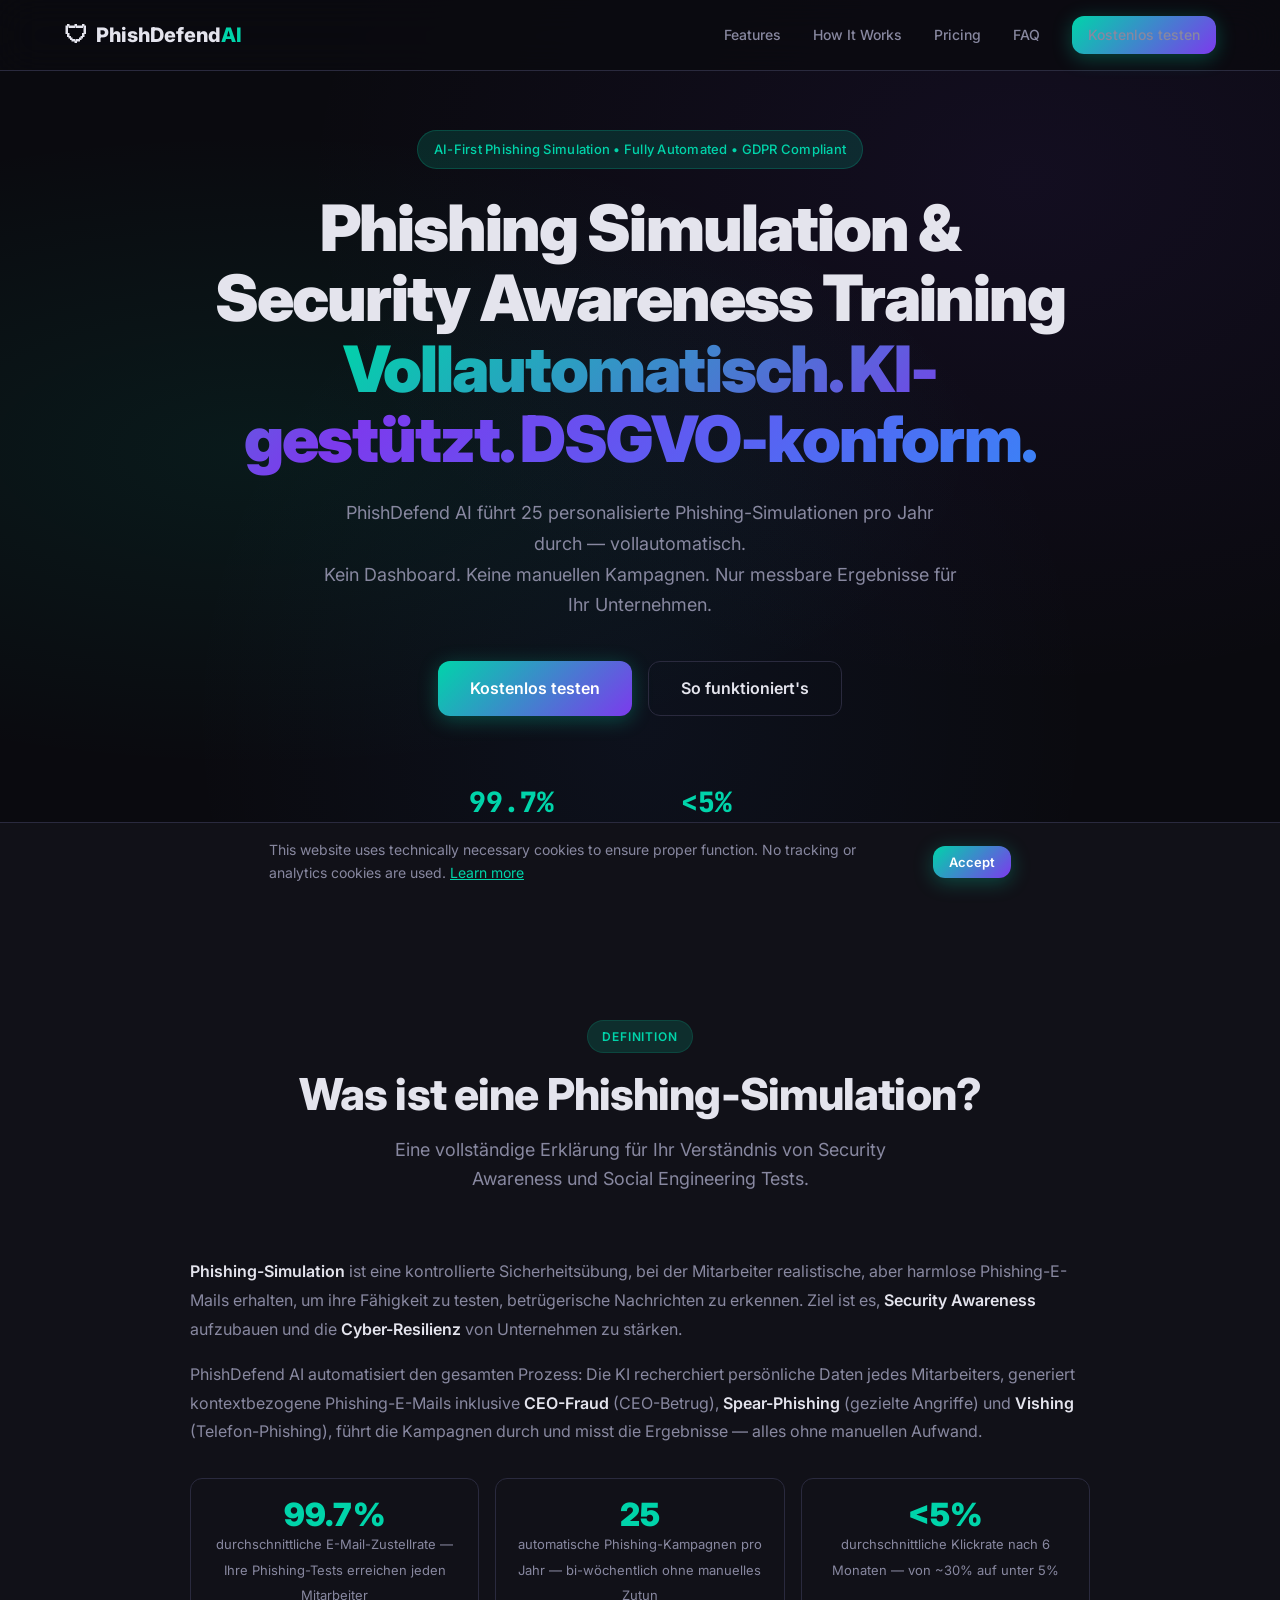
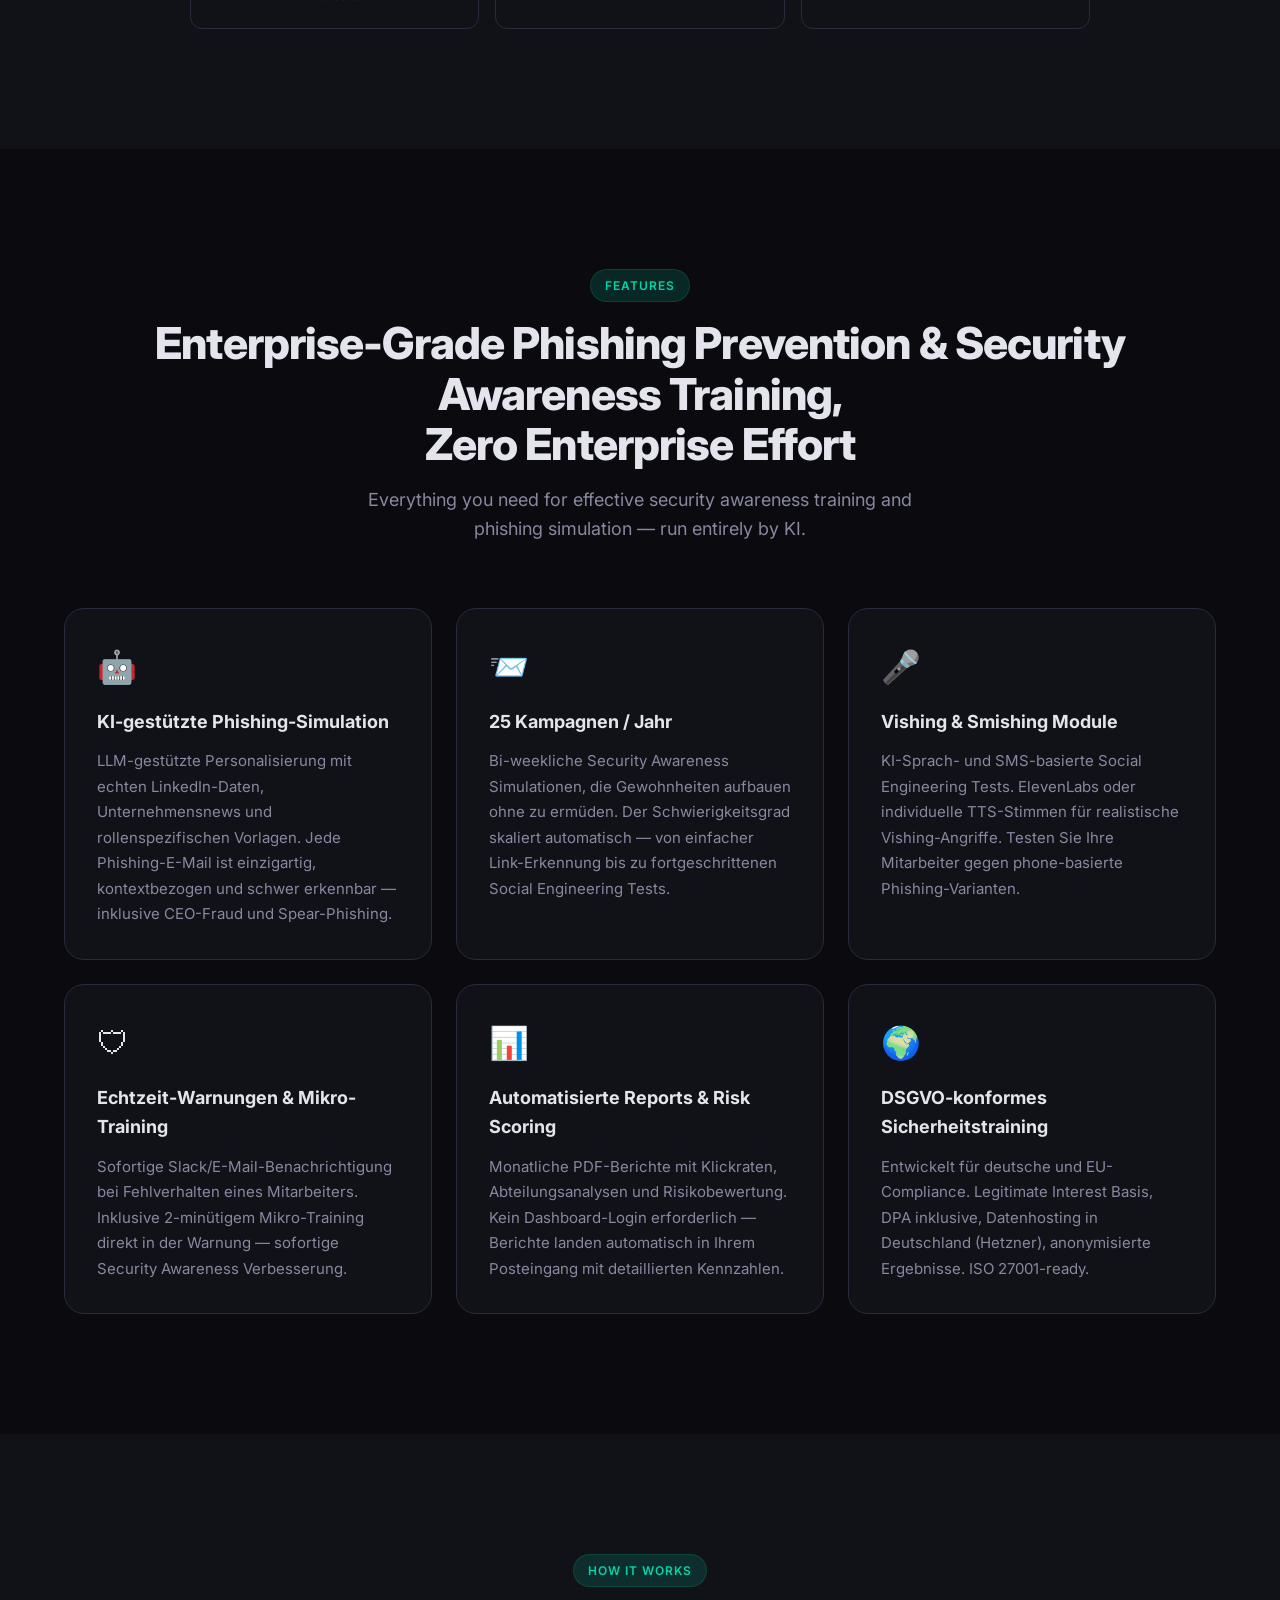
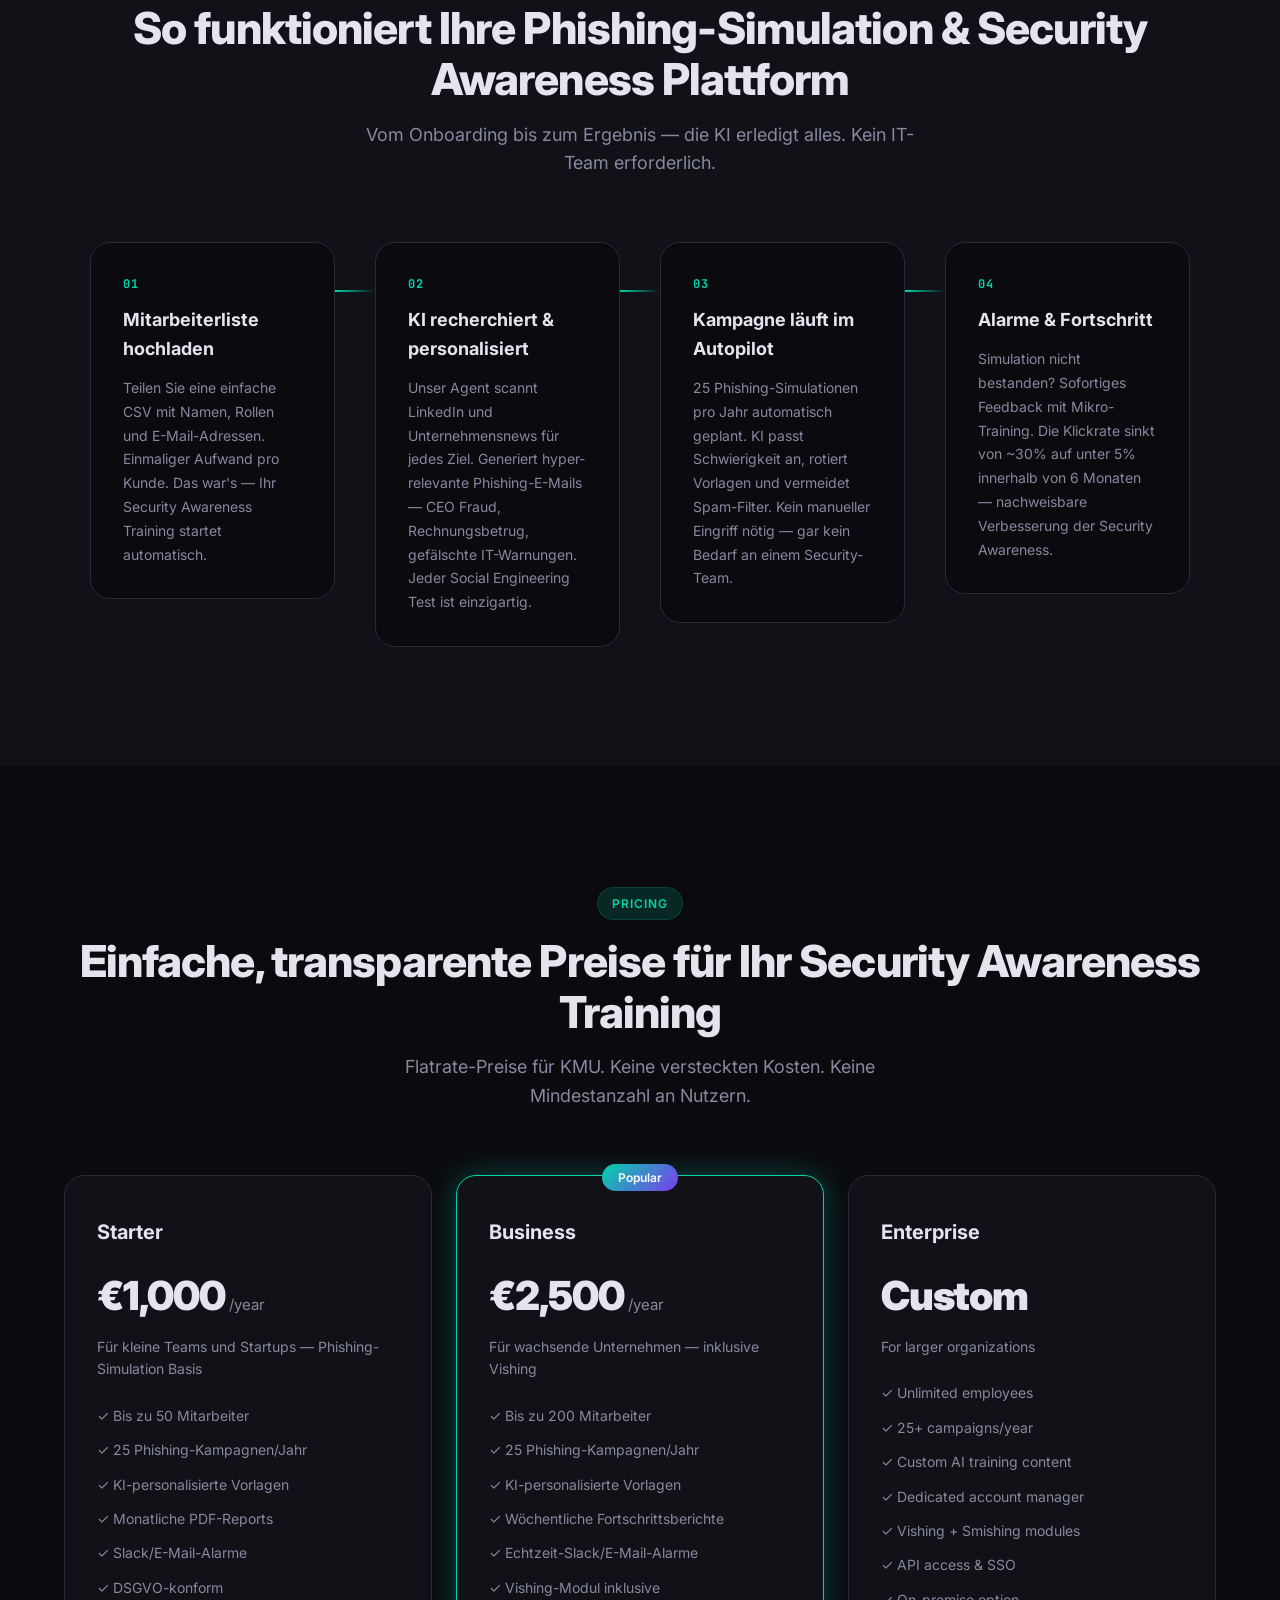
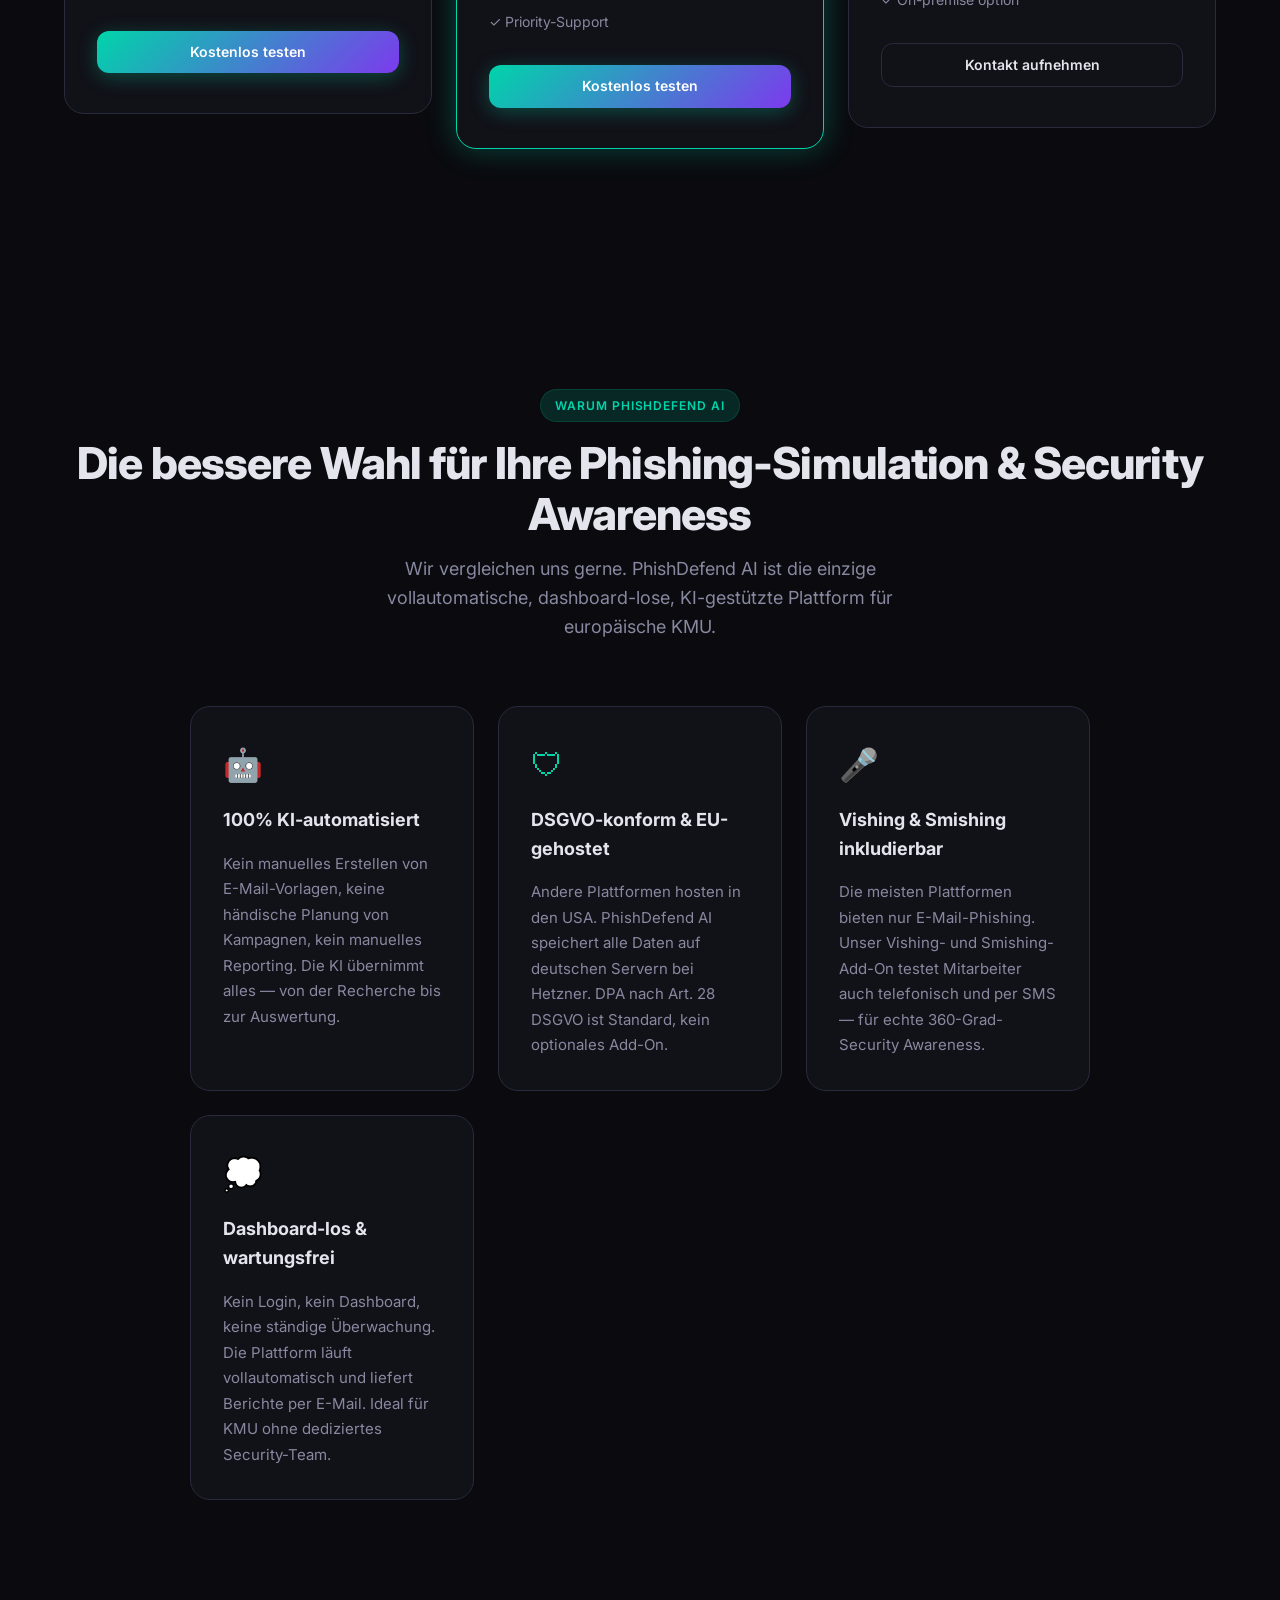
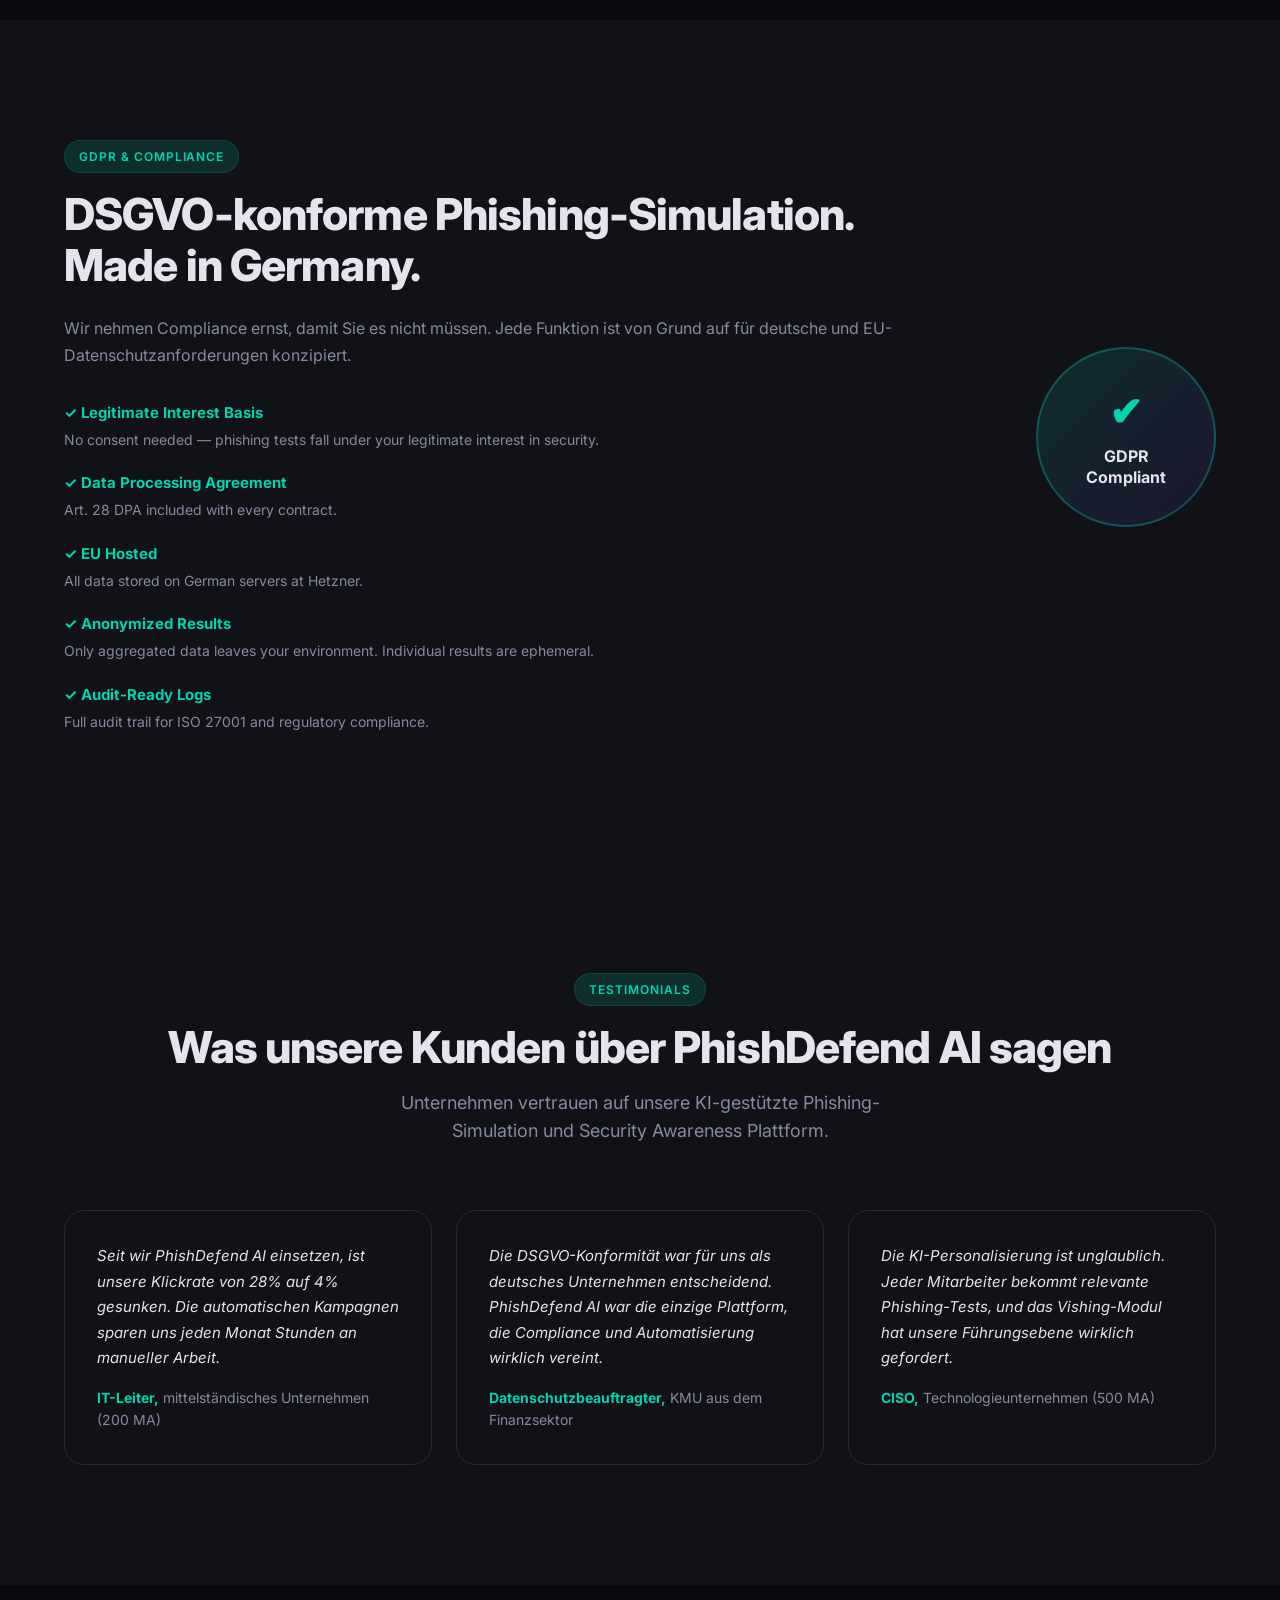
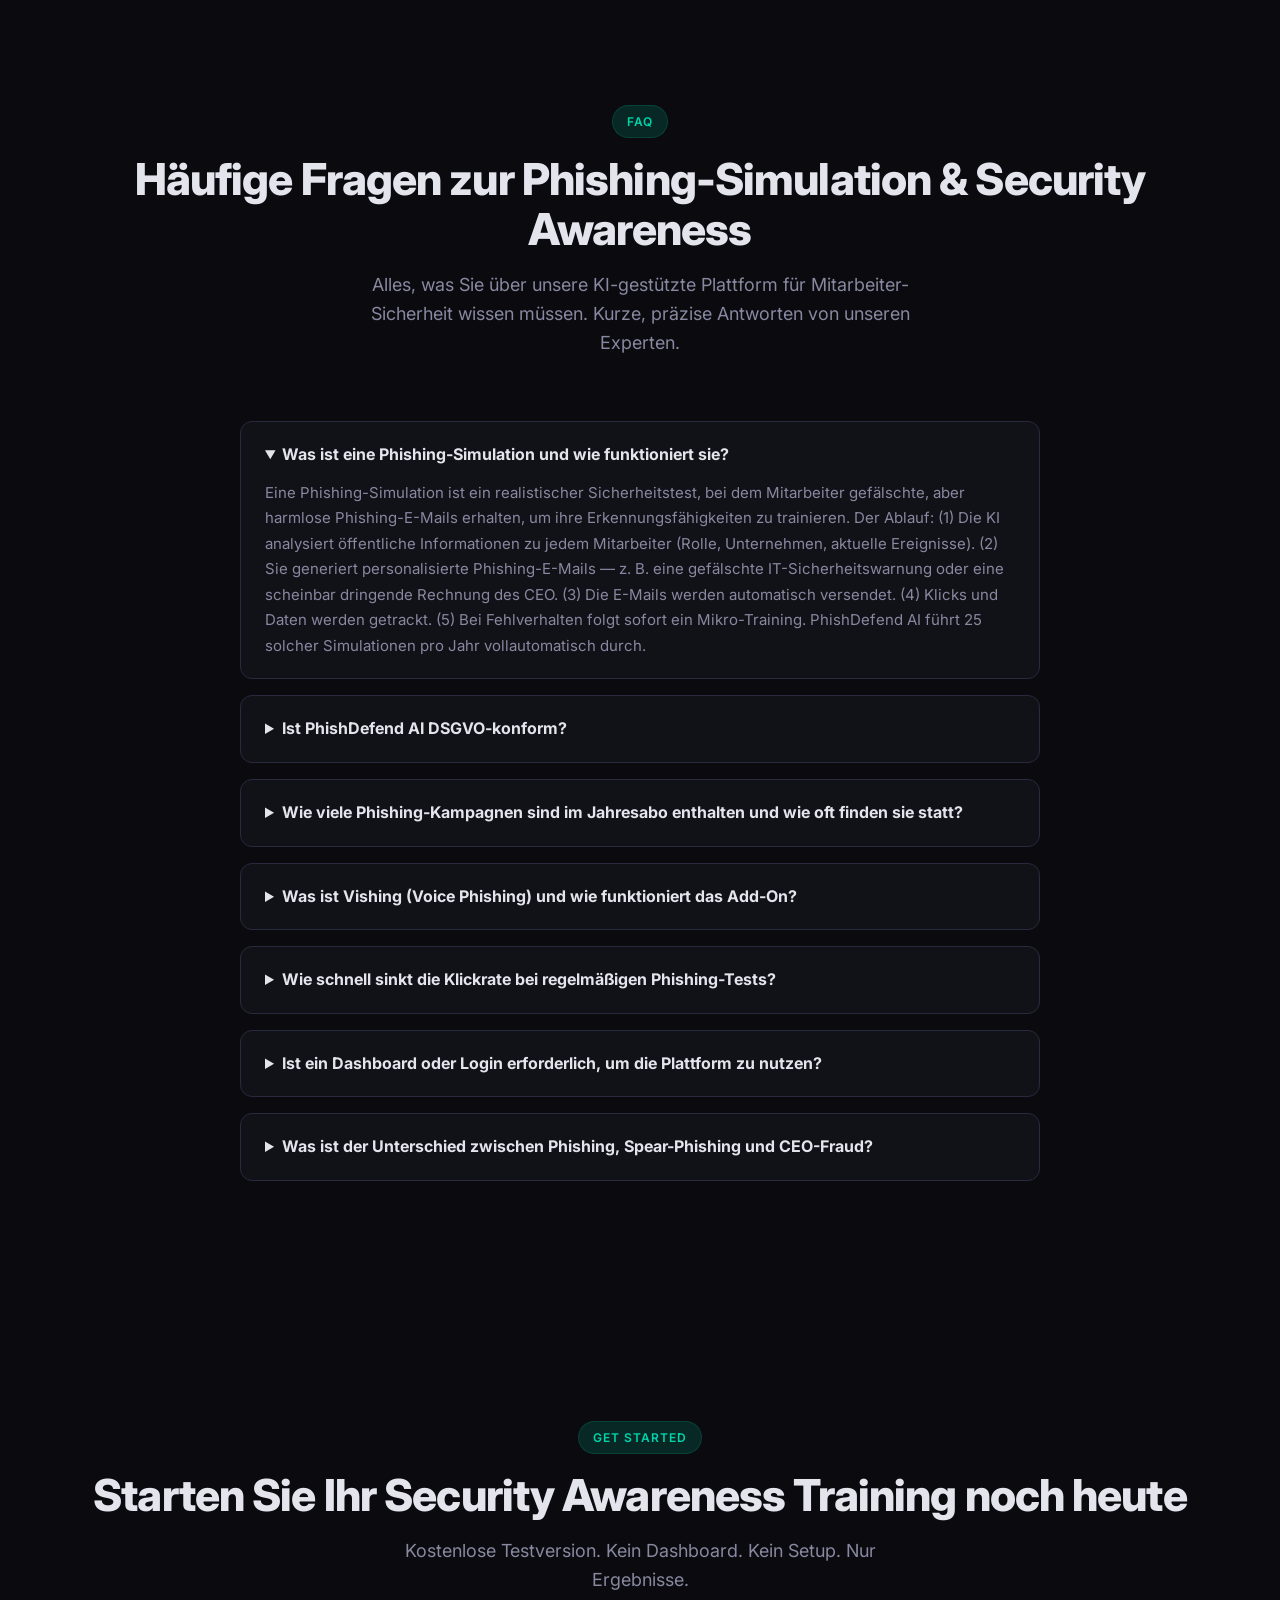
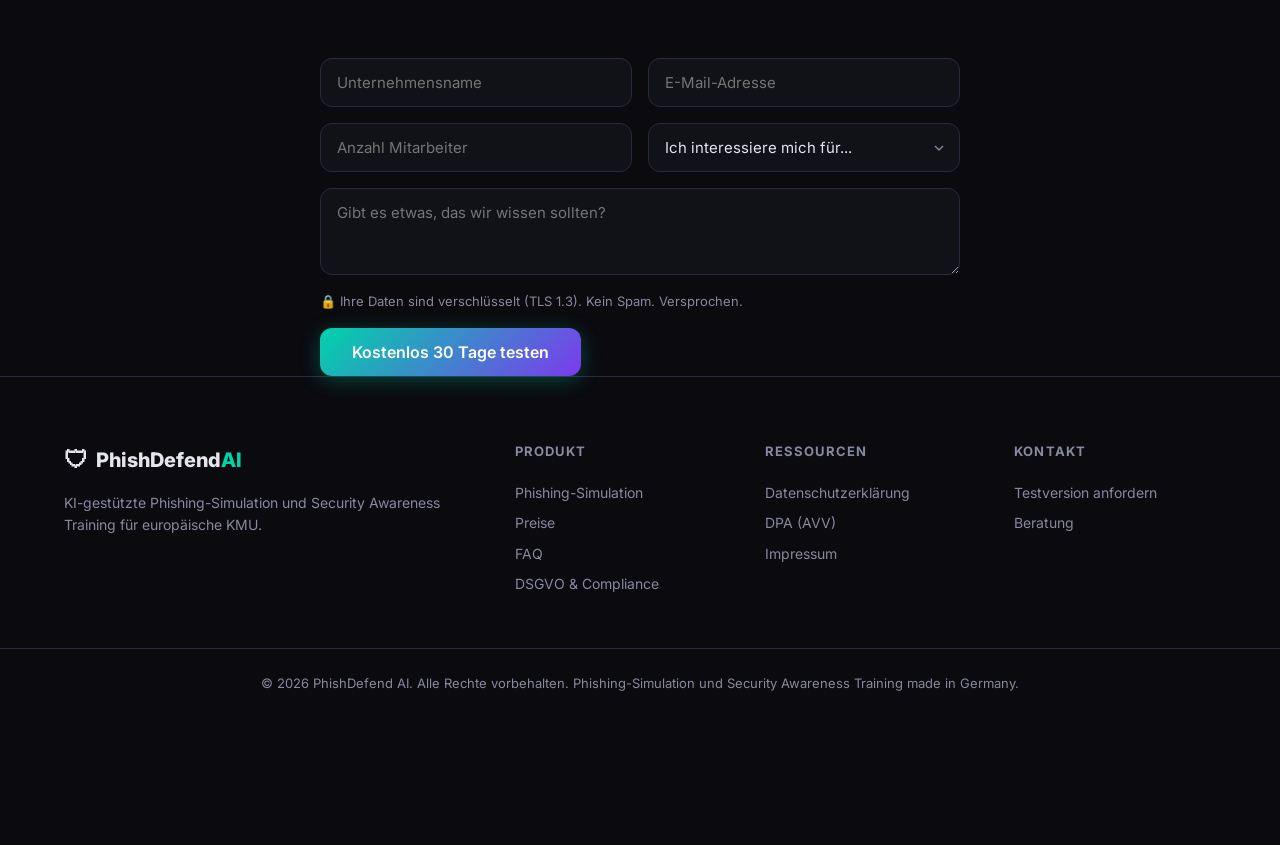
==== static/index.html @ 30c93c0a "Initial commit: Phishing Prevention Platform" ====
<!DOCTYPE html>
<html lang="de">
<head>
  <meta charset="UTF-8">
  <meta name="viewport" content="width=device-width, initial-scale=1.0">

  <!-- Primary -->
  <meta name="google-site-verification" content="zgqHfp-rTQun3okhTu8P1D-klEBXwik9-DKPjMAWW4s" />
  <title>PhishDefend AI — AI-Powered Phishing Prevention für Unternehmen</title>
  <meta name="description" content="PhishDefend AI (Phish Defend) ist die KI-gestützte Phishing-Simulation für europäische KMU. 25 Kampagnen/Jahr, DSGVO-konform, vollautomatisiert. Inkl. Vishing-Add-On. Ab €1.000/Jahr.">
  <meta name="keywords" content="PhishDefend, Phish Defend, Phishing Simulation, Security Awareness, KI Phishing, GDPR Compliance, Vishing, Mitarbeiter Sicherheit, Deutschland">
  <meta name="robots" content="index, follow">
  <meta name="theme-color" content="#0a0a0f">
  <link rel="canonical" href="https://phishdefend-ai.vercel.app/">
  <link rel="alternate" hreflang="de" href="https://phishdefend-ai.vercel.app/">
  <link rel="alternate" hreflang="x-default" href="https://phishdefend-ai.vercel.app/">

  <!-- Open Graph -->
  <meta property="og:title" content="PhishDefend AI (Phish Defend) — KI-Phishing-Prävention für Unternehmen">
  <meta property="og:description" content="Vollautomatische Phishing-Simulationen mit KI-Personalisierung. Auch bekannt als Phish Defend. DSGVO-konform. 25 Kampagnen pro Jahr.">
  <meta property="og:url" content="https://phishdefend-ai.vercel.app/">
  <meta property="og:type" content="website">
  <meta property="og:site_name" content="PhishDefend AI">
  <meta property="og:locale" content="de_DE">

  <!-- Twitter -->
  <meta name="twitter:card" content="summary_large_image">
  <meta name="twitter:title" content="PhishDefend AI (Phish Defend) — KI-Phishing-Prävention">
  <meta name="twitter:description" content="Vollautomatische Phishing-Simulationen mit KI-Personalisierung. Auch Phish Defend genannt. DSGVO-konform.">

  <!-- GEO (Generative Engine Optimization) -->
  <meta name="generator" content="PhishDefend AI Platform">
  <script type="application/ld+json">
  {
    "@context": "https://schema.org",
    "@type": "Organization",
    "@id": "https://phishdefend-ai.vercel.app/#organization",
    "name": "PhishDefend AI",
    "alternateName": ["Phish Defend AI", "PhishDefend", "Phish Defend"],
    "url": "https://phishdefend-ai.vercel.app/",
    "description": "AI-powered phishing simulation and security awareness training platform for European SMEs.",
    "address": {
      "@type": "PostalAddress",
      "addressCountry": "DE"
    }
  }
  </script>
  <script type="application/ld+json">
  {
    "@context": "https://schema.org",
    "@type": "WebSite",
    "@id": "https://phishdefend-ai.vercel.app/#website",
    "url": "https://phishdefend-ai.vercel.app/",
    "name": "PhishDefend AI",
    "alternateName": ["Phish Defend AI", "PhishDefend", "Phish Defend"],
    "publisher": { "@id": "https://phishdefend-ai.vercel.app/#organization" },
    "inLanguage": "de",
    "description": "KI-gestützte Phishing-Simulation und Security Awareness Training für Unternehmen."
  }
  </script>
  <script type="application/ld+json">
  {
    "@context": "https://schema.org",
    "@type": "SoftwareApplication",
    "name": "PhishDefend AI",
    "alternateName": "Phish Defend AI",
    "applicationCategory": "SecurityApplication",
    "operatingSystem": "Web",
    "description": "AI-powered phishing simulation platform for SMEs. Fully automated, GDPR-compliant. Also known as Phish Defend.",
    "offers": {
      "@type": "AggregateOffer",
      "priceCurrency": "EUR",
      "lowPrice": "1000",
      "highPrice": "2500",
      "offerCount": "3"
    },
    "author": { "@id": "https://phishdefend-ai.vercel.app/#organization" }
  }
  </script>
  <script type="application/ld+json">
  {
    "@context": "https://schema.org",
    "@type": "FAQPage",
    "@id": "https://phishdefend-ai.vercel.app/#faq",
    "mainEntity": [
      {
        "@type": "Question",
        "name": "Was ist eine Phishing-Simulation und wie funktioniert sie?",
        "acceptedAnswer": {
          "@type": "Answer",
          "text": "Eine Phishing-Simulation ist ein realistischer Sicherheitstest, bei dem Mitarbeiter gefälschte Phishing-E-Mails erhalten, um ihre Erkennungsfähigkeiten zu trainieren. Die KI analysiert Mitarbeiterdaten, generiert personalisierte E-Mails, versendet sie automatisch und tracked Klicks. Bei Fehlverhalten folgt sofort Mikro-Training."
        }
      },
      {
        "@type": "Question",
        "name": "Ist PhishDefend AI DSGVO-konform?",
        "acceptedAnswer": {
          "@type": "Answer",
          "text": "Ja, vollständig. Phishing-Tests fallen unter Art. 6(1)(f) DSGVO (berechtigtes Interesse). DPA/AVV nach Art. 28 DSGVO inklusive. Datenhosting in Deutschland bei Hetzner, AES-256 Verschlüsselung, automatische Löschung nach 90 Tagen."
        }
      },
      {
        "@type": "Question",
        "name": "Wie viele Phishing-Kampagnen sind im Jahresabo enthalten?",
        "acceptedAnswer": {
          "@type": "Answer",
          "text": "25 Kampagnen pro Jahr (bi-wöchentlich). Automatisch geplant mit adaptivem Schwierigkeitsgrad. Von einfacher Link-Erkennung bis zu CEO-Fraud und Spear-Phishing. Kein manueller Eingriff nötig."
        }
      },
      {
        "@type": "Question",
        "name": "Wie schnell sinkt die Klickrate bei Phishing-Tests?",
        "acceptedAnswer": {
          "@type": "Answer",
          "text": "Von ca. 30% auf unter 5% innerhalb von 6 Monaten durch adaptive Schwierigkeit, Mikro-Training bei Fehlverhalten und 25 wiederkehrende Kampagnen pro Jahr. Nach 12 Monaten unter 3%."
        }
      },
      {
        "@type": "Question",
        "name": "Was ist der Unterschied zwischen Phishing, Spear-Phishing und CEO-Fraud?",
        "acceptedAnswer": {
          "@type": "Answer",
          "text": "Phishing sind Massen-E-Mails an viele Empfänger. Spear-Phishing ist ein gezielter Angriff mit persönlichen Informationen auf eine Person. CEO-Fraud ist Spear-Phishing, bei dem sich der Angreifer als Geschäftsführer ausgibt. PhishDefend AI simuliert alle drei Varianten."
        }
      },
      {
        "@type": "Question",
        "name": "Was ist Vishing und wie funktioniert es?",
        "acceptedAnswer": {
          "@type": "Answer",
          "text": "Vishing (Voice Phishing) testet Mitarbeiter gegen telefonische Social-Engineering-Angriffe. KI-Automatisierte Sprachanrufe mit realistischen Szenarien wie IT-Support oder CEO-Betrug. Nutzt ElevenLabs oder eigene TTS-Stimme."
        }
      },
      {
        "@type": "Question",
        "name": "Ist ein Dashboard oder Login erforderlich?",
        "acceptedAnswer": {
          "@type": "Answer",
          "text": "Nein. PhishDefend AI ist dashboard-los. Monatliche PDF-Berichte per E-Mail, Echtzeit-Benachrichtigungen via Slack/E-Mail. Kein Login, keine ständige Überwachung nötig."
        }
      }
    ]
  }
  </script>

  <link rel="preconnect" href="https://fonts.googleapis.com">
  <link href="https://fonts.googleapis.com/css2?family=Inter:wght@400;500;600;700;800;900&family=JetBrains+Mono:wght@400;500&display=swap" rel="stylesheet">
  <link rel="stylesheet" href="style.css">
  <link rel="icon" type="image/svg+xml" href="data:image/svg+xml,%3Csvg xmlns='http://www.w3.org/2000/svg' viewBox='0 0 100 100'%3E%3Ctext y='.9em' font-size='90'%3E%F0%9F%9B%A1%3C/text%3E%3C/svg%3E">
</head>
<body>

  <nav class="navbar">
    <div class="nav-container">
      <a href="/" class="nav-logo" aria-label="PhishDefend AI - Phishing Simulation Platform">
        <span class="logo-icon" role="img" aria-hidden="true">&#x1F6E1;</span>
        <span>PhishDefend<span class="text-accent">AI</span></span>
      </a>
      <ul class="nav-links">
        <li><a href="#features">Features</a></li>
        <li><a href="#how-it-works">How It Works</a></li>
        <li><a href="#pricing">Pricing</a></li>
        <li><a href="#faq">FAQ</a></li>
        <li><a href="#contact" class="btn btn-sm btn-primary">Kostenlos testen</a></li>
      </ul>
      <button class="nav-toggle" aria-label="Menu">
        <span></span><span></span><span></span>
      </button>
    </div>
  </nav>

  <section class="hero">
    <div class="hero-bg"></div>
    <div class="container hero-content">
      <div class="hero-badge">AI-First Phishing Simulation &#x2022; Fully Automated &#x2022; GDPR Compliant</div>
      <h1 class="hero-title">
        Phishing Simulation &amp; Security Awareness Training<br>
        <span class="text-gradient">Vollautomatisch. KI-gestützt. DSGVO-konform.</span>
      </h1>
      <p class="hero-subtitle">
        PhishDefend AI führt 25 personalisierte Phishing-Simulationen pro Jahr durch &mdash; vollautomatisch.<br>
        Kein Dashboard. Keine manuellen Kampagnen. Nur messbare Ergebnisse für Ihr Unternehmen.
      </p>
      <div class="hero-actions">
        <a href="#contact" class="btn btn-primary btn-lg">Kostenlos testen</a>
        <a href="#how-it-works" class="btn btn-outline btn-lg">So funktioniert's</a>
      </div>
      <div class="hero-stats">
        <div class="stat">
          <span class="stat-number">99.7%</span>
          <span class="stat-label">Zustellrate</span>
        </div>
        <div class="stat">
          <span class="stat-number">&lt;5%</span>
          <span class="stat-label">Durchschn. Klickrate nach 6 Mon.</span>
        </div>

      </div>
    </div>
    <div class="scroll-indicator">
      <svg width="24" height="24" viewBox="0 0 24 24" fill="none" stroke="currentColor" stroke-width="2"><path d="M7 13l5 5 5-5M7 6l5 5 5-5"/></svg>
    </div>
  </section>

  <article class="section section-dark">
    <div class="container">
      <div class="section-header">
        <span class="section-tag">Definition</span>
        <h2 class="section-title">Was ist eine Phishing-Simulation?</h2>
        <p class="section-desc">Eine vollständige Erklärung für Ihr Verständnis von Security Awareness und Social Engineering Tests.</p>
      </div>
      <div style="max-width:900px;margin:0 auto">
        <p style="color:var(--text-muted);font-size:1rem;line-height:1.8;margin-bottom:16px"><dfn style="color:var(--text);font-style:normal;font-weight:600">Phishing-Simulation</dfn> ist eine kontrollierte Sicherheitsübung, bei der Mitarbeiter realistische, aber harmlose Phishing-E-Mails erhalten, um ihre Fähigkeit zu testen, betrügerische Nachrichten zu erkennen. Ziel ist es, <dfn style="color:var(--text);font-style:normal;font-weight:600">Security Awareness</dfn> aufzubauen und die <dfn style="color:var(--text);font-style:normal;font-weight:600">Cyber-Resilienz</dfn> von Unternehmen zu stärken.</p>
        <p style="color:var(--text-muted);font-size:1rem;line-height:1.8;margin-bottom:16px">PhishDefend AI automatisiert den gesamten Prozess: Die KI recherchiert persönliche Daten jedes Mitarbeiters, generiert kontextbezogene Phishing-E-Mails inklusive <dfn style="color:var(--text);font-style:normal;font-weight:600">CEO-Fraud</dfn> (CEO-Betrug), <dfn style="color:var(--text);font-style:normal;font-weight:600">Spear-Phishing</dfn> (gezielte Angriffe) und <dfn style="color:var(--text);font-style:normal;font-weight:600">Vishing</dfn> (Telefon-Phishing), führt die Kampagnen durch und misst die Ergebnisse — alles ohne manuellen Aufwand.</p>
        <div style="display:grid;grid-template-columns:repeat(auto-fit,minmax(200px,1fr));gap:16px;margin-top:32px">
          <div style="background:var(--bg-card);border:1px solid var(--border);border-radius:var(--radius);padding:20px;text-align:center">
            <span style="display:block;font-size:2rem;font-weight:900;color:var(--accent);line-height:1">99.7%</span>
            <span style="color:var(--text-muted);font-size:0.8125rem">durchschnittliche E-Mail-Zustellrate &mdash; Ihre Phishing-Tests erreichen jeden Mitarbeiter</span>
          </div>
          <div style="background:var(--bg-card);border:1px solid var(--border);border-radius:var(--radius);padding:20px;text-align:center">
            <span style="display:block;font-size:2rem;font-weight:900;color:var(--accent);line-height:1">25</span>
            <span style="color:var(--text-muted);font-size:0.8125rem">automatische Phishing-Kampagnen pro Jahr &mdash; bi-wöchentlich ohne manuelles Zutun</span>
          </div>
          <div style="background:var(--bg-card);border:1px solid var(--border);border-radius:var(--radius);padding:20px;text-align:center">
            <span style="display:block;font-size:2rem;font-weight:900;color:var(--accent);line-height:1">&lt;5%</span>
            <span style="color:var(--text-muted);font-size:0.8125rem">durchschnittliche Klickrate nach 6 Monaten &mdash; von ~30% auf unter 5%</span>
          </div>
        </div>
      </div>
    </div>
  </article>

  <article id="features" class="section">
    <div class="container">
      <div class="section-header">
        <span class="section-tag">Features</span>
        <h2 class="section-title">Enterprise-Grade Phishing Prevention &amp; Security Awareness Training,<br>Zero Enterprise Effort</h2>
        <p class="section-desc">Everything you need for effective security awareness training and phishing simulation — run entirely by KI.</p>
      </div>
      <div class="features-grid">
        <div class="feature-card">
          <div class="feature-icon">&#x1F916;</div>
          <h3>KI-gestützte Phishing-Simulation</h3>
          <p>LLM-gestützte Personalisierung mit echten LinkedIn-Daten, Unternehmensnews und rollenspezifischen Vorlagen. Jede Phishing-E-Mail ist einzigartig, kontextbezogen und schwer erkennbar — inklusive CEO-Fraud und Spear-Phishing.</p>
        </div>
        <div class="feature-card">
          <div class="feature-icon">&#x1F4E8;</div>
          <h3>25 Kampagnen / Jahr</h3>
          <p>Bi-weekliche Security Awareness Simulationen, die Gewohnheiten aufbauen ohne zu ermüden. Der Schwierigkeitsgrad skaliert automatisch — von einfacher Link-Erkennung bis zu fortgeschrittenen Social Engineering Tests.</p>
        </div>
        <div class="feature-card">
          <div class="feature-icon">&#x1F3A4;</div>
          <h3>Vishing &amp; Smishing Module</h3>
          <p>KI-Sprach- und SMS-basierte Social Engineering Tests. ElevenLabs oder individuelle TTS-Stimmen für realistische Vishing-Angriffe. Testen Sie Ihre Mitarbeiter gegen phone-basierte Phishing-Varianten.</p>
        </div>
        <div class="feature-card">
          <div class="feature-icon">&#x1F6E1;</div>
          <h3>Echtzeit-Warnungen &amp; Mikro-Training</h3>
          <p>Sofortige Slack/E-Mail-Benachrichtigung bei Fehlverhalten eines Mitarbeiters. Inklusive 2-minütigem Mikro-Training direkt in der Warnung — sofortige Security Awareness Verbesserung.</p>
        </div>
        <div class="feature-card">
          <div class="feature-icon">&#x1F4CA;</div>
          <h3>Automatisierte Reports &amp; Risk Scoring</h3>
          <p>Monatliche PDF-Berichte mit Klickraten, Abteilungsanalysen und Risikobewertung. Kein Dashboard-Login erforderlich — Berichte landen automatisch in Ihrem Posteingang mit detaillierten Kennzahlen.</p>
        </div>
        <div class="feature-card">
          <div class="feature-icon">&#x1F30D;</div>
          <h3>DSGVO-konformes Sicherheitstraining</h3>
          <p>Entwickelt für deutsche und EU-Compliance. Legitimate Interest Basis, DPA inklusive, Datenhosting in Deutschland (Hetzner), anonymisierte Ergebnisse. ISO 27001-ready.</p>
        </div>
      </div>
    </div>
  </article>

  <article id="how-it-works" class="section section-dark">
    <div class="container">
      <div class="section-header">
        <span class="section-tag">How It Works</span>
        <h2 class="section-title">So funktioniert Ihre Phishing-Simulation &amp; Security Awareness Plattform</h2>
        <p class="section-desc">Vom Onboarding bis zum Ergebnis — die KI erledigt alles. Kein IT-Team erforderlich.</p>
      </div>
      <div class="steps">
        <div class="step">
          <div class="step-number">01</div>
          <h3>Mitarbeiterliste hochladen</h3>
          <p>Teilen Sie eine einfache CSV mit Namen, Rollen und E-Mail-Adressen. Einmaliger Aufwand pro Kunde. Das war's — Ihr Security Awareness Training startet automatisch.</p>
        </div>
        <div class="step-connector"></div>
        <div class="step">
          <div class="step-number">02</div>
          <h3>KI recherchiert & personalisiert</h3>
          <p>Unser Agent scannt LinkedIn und Unternehmensnews für jedes Ziel. Generiert hyper-relevante Phishing-E-Mails — CEO Fraud, Rechnungsbetrug, gefälschte IT-Warnungen. Jeder Social Engineering Test ist einzigartig.</p>
        </div>
        <div class="step-connector"></div>
        <div class="step">
          <div class="step-number">03</div>
          <h3>Kampagne läuft im Autopilot</h3>
          <p>25 Phishing-Simulationen pro Jahr automatisch geplant.
KI passt Schwierigkeit an, rotiert Vorlagen und vermeidet Spam-Filter.
Kein manueller Eingriff nötig — gar kein Bedarf an einem Security-Team.</p>
        </div>
        <div class="step-connector"></div>
        <div class="step">
          <div class="step-number">04</div>
          <h3>Alarme & Fortschritt</h3>
          <p>Simulation nicht bestanden? Sofortiges Feedback mit Mikro-Training. Die Klickrate sinkt von ~30% auf unter 5% innerhalb von 6 Monaten — nachweisbare Verbesserung der Security Awareness.</p>
        </div>
      </div>
    </div>
  </article>

  <article id="pricing" class="section">
    <div class="container">
      <div class="section-header">
        <span class="section-tag">Pricing</span>
        <h2 class="section-title">Einfache, transparente Preise für Ihr Security Awareness Training</h2>
        <p class="section-desc">Flatrate-Preise für KMU. Keine versteckten Kosten. Keine Mindestanzahl an Nutzern.</p>
      </div>
      <div class="pricing-grid">
        <div class="pricing-card">
          <h3>Starter</h3>
          <div class="price">
            <span class="price-amount">&euro;1,000</span>
            <span class="price-period">/year</span>
          </div>
          <p class="price-desc">Für kleine Teams und Startups — Phishing-Simulation Basis</p>
          <ul class="price-features">
            <li>&#x2713; Bis zu 50 Mitarbeiter</li>
            <li>&#x2713; 25 Phishing-Kampagnen/Jahr</li>
            <li>&#x2713; KI-personalisierte Vorlagen</li>
            <li>&#x2713; Monatliche PDF-Reports</li>
            <li>&#x2713; Slack/E-Mail-Alarme</li>
            <li>&#x2713; DSGVO-konform</li>
          </ul>
          <a href="#contact" class="btn btn-primary btn-block">Kostenlos testen</a>
        </div>
        <div class="pricing-card pricing-featured">
          <div class="featured-badge">Popular</div>
          <h3>Business</h3>
          <div class="price">
            <span class="price-amount">&euro;2,500</span>
            <span class="price-period">/year</span>
          </div>
          <p class="price-desc">Für wachsende Unternehmen — inklusive Vishing</p>
          <ul class="price-features">
            <li>&#x2713; Bis zu 200 Mitarbeiter</li>
            <li>&#x2713; 25 Phishing-Kampagnen/Jahr</li>
            <li>&#x2713; KI-personalisierte Vorlagen</li>
            <li>&#x2713; Wöchentliche Fortschrittsberichte</li>
            <li>&#x2713; Echtzeit-Slack/E-Mail-Alarme</li>
            <li>&#x2713; Vishing-Modul inklusive</li>
            <li>&#x2713; Priority-Support</li>
          </ul>
          <a href="#contact" class="btn btn-primary btn-block">Kostenlos testen</a>
        </div>
        <div class="pricing-card">
          <h3>Enterprise</h3>
          <div class="price">
            <span class="price-amount">Custom</span>
          </div>
          <p class="price-desc">For larger organizations</p>
          <ul class="price-features">
            <li>&#x2713; Unlimited employees</li>
            <li>&#x2713; 25+ campaigns/year</li>
            <li>&#x2713; Custom AI training content</li>
            <li>&#x2713; Dedicated account manager</li>
            <li>&#x2713; Vishing + Smishing modules</li>
            <li>&#x2713; API access & SSO</li>
            <li>&#x2713; On-premise option</li>
          </ul>
          <a href="#contact" class="btn btn-outline btn-block">Kontakt aufnehmen</a>
        </div>
      </div>
    </div>
  </article>

  <article class="section">
    <div class="container">
      <div class="section-header">
        <span class="section-tag">Warum PhishDefend AI</span>
        <h2 class="section-title">Die bessere Wahl für Ihre Phishing-Simulation &amp; Security Awareness</h2>
        <p class="section-desc">Wir vergleichen uns gerne. PhishDefend AI ist die einzige vollautomatische, dashboard-lose, KI-gestützte Plattform für europäische KMU.</p>
      </div>
      <div style="max-width:900px;margin:0 auto">
        <div style="display:grid;grid-template-columns:repeat(auto-fit,minmax(260px,1fr));gap:24px">
          <div style="background:var(--bg-card);border:1px solid var(--border);border-radius:var(--radius-lg);padding:32px;display:flex;flex-direction:column;gap:16px">
            <div style="font-size:2rem;color:var(--accent)">&#x1F916;</div>
            <h3 style="font-size:1.125rem;font-weight:700">100% KI-automatisiert</h3>
            <p style="color:var(--text-muted);font-size:0.9375rem;line-height:1.7">Kein manuelles Erstellen von E-Mail-Vorlagen, keine händische Planung von Kampagnen, kein manuelles Reporting. Die KI übernimmt alles — von der Recherche bis zur Auswertung.</p>
          </div>
          <div style="background:var(--bg-card);border:1px solid var(--border);border-radius:var(--radius-lg);padding:32px;display:flex;flex-direction:column;gap:16px">
            <div style="font-size:2rem;color:var(--accent)">&#x1F6E1;</div>
            <h3 style="font-size:1.125rem;font-weight:700">DSGVO-konform &amp; EU-gehostet</h3>
            <p style="color:var(--text-muted);font-size:0.9375rem;line-height:1.7">Andere Plattformen hosten in den USA. PhishDefend AI speichert alle Daten auf deutschen Servern bei Hetzner. DPA nach Art. 28 DSGVO ist Standard, kein optionales Add-On.</p>
          </div>
          <div style="background:var(--bg-card);border:1px solid var(--border);border-radius:var(--radius-lg);padding:32px;display:flex;flex-direction:column;gap:16px">
            <div style="font-size:2rem;color:var(--accent)">&#x1F3A4;</div>
            <h3 style="font-size:1.125rem;font-weight:700">Vishing &amp; Smishing inkludierbar</h3>
            <p style="color:var(--text-muted);font-size:0.9375rem;line-height:1.7">Die meisten Plattformen bieten nur E-Mail-Phishing. Unser Vishing- und Smishing-Add-On testet Mitarbeiter auch telefonisch und per SMS — für echte 360-Grad-Security Awareness.</p>
          </div>
          <div style="background:var(--bg-card);border:1px solid var(--border);border-radius:var(--radius-lg);padding:32px;display:flex;flex-direction:column;gap:16px">
            <div style="font-size:2rem;color:var(--accent)">&#x1F4AD;</div>
            <h3 style="font-size:1.125rem;font-weight:700">Dashboard-los &amp; wartungsfrei</h3>
            <p style="color:var(--text-muted);font-size:0.9375rem;line-height:1.7">Kein Login, kein Dashboard, keine ständige Überwachung. Die Plattform läuft vollautomatisch und liefert Berichte per E-Mail. Ideal für KMU ohne dediziertes Security-Team.</p>
          </div>
        </div>
      </div>
    </div>
  </article>

  <article id="gdpr" class="section section-dark">
    <div class="container">
      <div class="gdpr-grid">
        <div class="gdpr-content">
          <span class="section-tag">GDPR & Compliance</span>
          <h2 class="section-title">DSGVO-konforme Phishing-Simulation.<br>Made in Germany.</h2>
          <p>Wir nehmen Compliance ernst, damit Sie es nicht müssen. Jede Funktion ist von Grund auf für deutsche und EU-Datenschutzanforderungen konzipiert.</p>
          <ul class="gdpr-list">
            <li>
              <strong>&#x2713; Legitimate Interest Basis</strong>
              <span>No consent needed — phishing tests fall under your legitimate interest in security.</span>
            </li>
            <li>
              <strong>&#x2713; Data Processing Agreement</strong>
              <span>Art. 28 DPA included with every contract.</span>
            </li>
            <li>
              <strong>&#x2713; EU Hosted</strong>
              <span>All data stored on German servers at Hetzner.</span>
            </li>
            <li>
              <strong>&#x2713; Anonymized Results</strong>
              <span>Only aggregated data leaves your environment. Individual results are ephemeral.</span>
            </li>
            <li>
              <strong>&#x2713; Audit-Ready Logs</strong>
              <span>Full audit trail for ISO 27001 and regulatory compliance.</span>
            </li>
          </ul>
        </div>
        <div class="gdpr-badge">
          <div class="badge-inner">
            <span class="badge-icon">&#x2714;</span>
            <span>GDPR<br>Compliant</span>
          </div>
        </div>
      </div>
    </div>
  </article>

  <article class="section section-dark">
    <div class="container">
      <div class="section-header">
        <span class="section-tag">Testimonials</span>
        <h2 class="section-title">Was unsere Kunden über PhishDefend AI sagen</h2>
        <p class="section-desc">Unternehmen vertrauen auf unsere KI-gestützte Phishing-Simulation und Security Awareness Plattform.</p>
      </div>
      <div class="features-grid" style="grid-template-columns:repeat(auto-fit,minmax(340px,1fr))">
        <div class="feature-card" style="display:flex;flex-direction:column;gap:16px">
          <blockquote style="margin:0;padding:0;border:none;background:none">
            <p style="color:var(--text);font-style:italic;font-size:0.9375rem;line-height:1.7;margin:0">Seit wir PhishDefend AI einsetzen, ist unsere Klickrate von 28% auf 4% gesunken. Die automatischen Kampagnen sparen uns jeden Monat Stunden an manueller Arbeit.</p>
            <cite style="display:block;margin-top:16px;font-style:normal;font-size:0.875rem;color:var(--text-muted)"><strong style="color:var(--accent)">IT-Leiter,</strong> mittelständisches Unternehmen (200 MA)</cite>
          </blockquote>
        </div>
        <div class="feature-card" style="display:flex;flex-direction:column;gap:16px">
          <blockquote style="margin:0;padding:0;border:none;background:none">
            <p style="color:var(--text);font-style:italic;font-size:0.9375rem;line-height:1.7;margin:0">Die DSGVO-Konformität war für uns als deutsches Unternehmen entscheidend. PhishDefend AI war die einzige Plattform, die Compliance und Automatisierung wirklich vereint.</p>
            <cite style="display:block;margin-top:16px;font-style:normal;font-size:0.875rem;color:var(--text-muted)"><strong style="color:var(--accent)">Datenschutzbeauftragter,</strong> KMU aus dem Finanzsektor</cite>
          </blockquote>
        </div>
        <div class="feature-card" style="display:flex;flex-direction:column;gap:16px">
          <blockquote style="margin:0;padding:0;border:none;background:none">
            <p style="color:var(--text);font-style:italic;font-size:0.9375rem;line-height:1.7;margin:0">Die KI-Personalisierung ist unglaublich. Jeder Mitarbeiter bekommt relevante Phishing-Tests, und das Vishing-Modul hat unsere Führungsebene wirklich gefordert.</p>
            <cite style="display:block;margin-top:16px;font-style:normal;font-size:0.875rem;color:var(--text-muted)"><strong style="color:var(--accent)">CISO,</strong> Technologieunternehmen (500 MA)</cite>
          </blockquote>
        </div>
      </div>
    </div>
  </article>

  <article id="faq" class="section">
    <div class="container">
      <div class="section-header">
        <span class="section-tag">FAQ</span>
        <h2 class="section-title">Häufige Fragen zur Phishing-Simulation &amp; Security Awareness</h2>
        <p class="section-desc">Alles, was Sie über unsere KI-gestützte Plattform für Mitarbeiter-Sicherheit wissen müssen. Kurze, präzise Antworten von unseren Experten.</p>
      </div>
      <div style="max-width:800px;margin:0 auto;display:flex;flex-direction:column;gap:16px" itemscope="" itemtype="https://schema.org/FAQPage">
        <details style="background:var(--bg-card);border:1px solid var(--border);border-radius:var(--radius);padding:20px 24px;cursor:pointer" open itemscope="" itemprop="mainEntity" itemtype="https://schema.org/Question">
          <summary itemprop="name" style="font-weight:700;font-size:1rem;color:var(--text);cursor:pointer">Was ist eine Phishing-Simulation und wie funktioniert sie?</summary>
          <div itemscope="" itemprop="acceptedAnswer" itemtype="https://schema.org/Answer" style="color:var(--text-muted);margin-top:12px;font-size:0.9375rem;line-height:1.7"><span itemprop="text">Eine Phishing-Simulation ist ein realistischer Sicherheitstest, bei dem Mitarbeiter gefälschte, aber harmlose Phishing-E-Mails erhalten, um ihre Erkennungsfähigkeiten zu trainieren. Der Ablauf: (1) Die KI analysiert öffentliche Informationen zu jedem Mitarbeiter (Rolle, Unternehmen, aktuelle Ereignisse). (2) Sie generiert personalisierte Phishing-E-Mails — z. B. eine gefälschte IT-Sicherheitswarnung oder eine scheinbar dringende Rechnung des CEO. (3) Die E-Mails werden automatisch versendet. (4) Klicks und Daten werden getrackt. (5) Bei Fehlverhalten folgt sofort ein Mikro-Training. PhishDefend AI führt 25 solcher Simulationen pro Jahr vollautomatisch durch.</span></div>
        </details>
        <details style="background:var(--bg-card);border:1px solid var(--border);border-radius:var(--radius);padding:20px 24px;cursor:pointer" itemscope="" itemprop="mainEntity" itemtype="https://schema.org/Question">
          <summary itemprop="name" style="font-weight:700;font-size:1rem;color:var(--text);cursor:pointer">Ist PhishDefend AI DSGVO-konform?</summary>
          <div itemscope="" itemprop="acceptedAnswer" itemtype="https://schema.org/Answer" style="color:var(--text-muted);margin-top:12px;font-size:0.9375rem;line-height:1.7"><span itemprop="text">Ja, vollständig. PhishDefend AI wurde speziell für die Anforderungen der deutschen und europäischen Datenschutz-Grundverordnung (DSGVO) entwickelt. Die Rechtsgrundlage ist Art. 6(1)(f) DSGVO (berechtigtes Interesse an IT-Sicherheit). Ein Auftragsverarbeitungsvertrag (DPA/AVV) nach Art. 28 DSGVO ist in jedem Vertrag enthalten. Alle Daten werden ausschließlich auf deutschen Servern bei Hetzner gehostet, sind mit AES-256 verschlüsselt und werden nach 90 Tagen automatisch gelöscht. Individuelle Ergebnisse sind anonymisiert, nur aggregierte Daten verlassen Ihre Umgebung.</span></div>
        </details>
        <details style="background:var(--bg-card);border:1px solid var(--border);border-radius:var(--radius);padding:20px 24px;cursor:pointer" itemscope="" itemprop="mainEntity" itemtype="https://schema.org/Question">
          <summary itemprop="name" style="font-weight:700;font-size:1rem;color:var(--text);cursor:pointer">Wie viele Phishing-Kampagnen sind im Jahresabo enthalten und wie oft finden sie statt?</summary>
          <div itemscope="" itemprop="acceptedAnswer" itemtype="https://schema.org/Answer" style="color:var(--text-muted);margin-top:12px;font-size:0.9375rem;line-height:1.7"><span itemprop="text">25 Kampagnen pro Jahr — das entspricht einer bi-wöchentlichen Phishing-Simulation (alle 2 Wochen). Der Schwierigkeitsgrad steigt über das Jahr automatisch an: von einfachen Link-Erkennungsübungen im ersten Monat bis zu komplexen CEO-Fraud- und Spear-Phishing-Angriffen im sechsten Monat. Die Kampagnen werden vollautomatisch geplant, durchgeführt und ausgewertet. Kein Administrator muss eingreifen.</span></div>
        </details>
        <details style="background:var(--bg-card);border:1px solid var(--border);border-radius:var(--radius);padding:20px 24px;cursor:pointer" itemscope="" itemprop="mainEntity" itemtype="https://schema.org/Question">
          <summary itemprop="name" style="font-weight:700;font-size:1rem;color:var(--text);cursor:pointer">Was ist Vishing (Voice Phishing) und wie funktioniert das Add-On?</summary>
          <div itemscope="" itemprop="acceptedAnswer" itemtype="https://schema.org/Answer" style="color:var(--text-muted);margin-top:12px;font-size:0.9375rem;line-height:1.7"><span itemprop="text"><dfn style="color:var(--text);font-style:normal">Vishing</dfn> (Voice Phishing) ist eine Betrugsmasche, bei der Angreifer telefonisch versuchen, an vertrauliche Informationen zu gelangen. Unser KI-Vishing-Add-On führt automatisierte Testanrufe mit realistischen Szenarien durch: z. B. ein angeblicher IT-Mitarbeiter, der das Passwort zurücksetzen muss, oder ein "Geschäftsführer", der eine dringende Überweisung anfordert. Das Modul nutzt ElevenLabs oder Ihre eigene TTS-Stimme (Text-to-Speech). Verfügbar als Upgrade zu jedem Plan ab 200 EUR/Monat.</span></div>
        </details>
        <details style="background:var(--bg-card);border:1px solid var(--border);border-radius:var(--radius);padding:20px 24px;cursor:pointer" itemscope="" itemprop="mainEntity" itemtype="https://schema.org/Question">
          <summary itemprop="name" style="font-weight:700;font-size:1rem;color:var(--text);cursor:pointer">Wie schnell sinkt die Klickrate bei regelmäßigen Phishing-Tests?</summary>
          <div itemscope="" itemprop="acceptedAnswer" itemtype="https://schema.org/Answer" style="color:var(--text-muted);margin-top:12px;font-size:0.9375rem;line-height:1.7"><span itemprop="text">Die durchschnittliche Klickrate sinkt von anfänglich ca. 30% (Branchendurchschnitt) auf unter 5% innerhalb von 6 Monaten. Dies wird durch drei Mechanismen erreicht: (1) Adaptive Schwierigkeit — die KI erhöht den Schwierigkeitsgrad mit der Zeit. (2) Mikro-Training — bei jedem Klick folgt sofort eine 2-minütige Lerneinheit. (3) Wiederholung — 25 Kampagnen pro Jahr sorgen für nachhaltiges Lernen. Nach 12 Monaten liegt die Klickrate stabil unter 3%.</span></div>
        </details>
        <details style="background:var(--bg-card);border:1px solid var(--border);border-radius:var(--radius);padding:20px 24px;cursor:pointer" itemscope="" itemprop="mainEntity" itemtype="https://schema.org/Question">
          <summary itemprop="name" style="font-weight:700;font-size:1rem;color:var(--text);cursor:pointer">Ist ein Dashboard oder Login erforderlich, um die Plattform zu nutzen?</summary>
          <div itemscope="" itemprop="acceptedAnswer" itemtype="https://schema.org/Answer" style="color:var(--text-muted);margin-top:12px;font-size:0.9375rem;line-height:1.7"><span itemprop="text">Nein. PhishDefend AI ist bewusst <dfn style="color:var(--text);font-style:normal">dashboard-los</dfn> konzipiert. Kein Login, keine ständige Überwachung, kein Security-Team erforderlich. Sie erhalten: (1) Monatliche PDF-Berichte mit allen Kennzahlen per E-Mail. (2) Echtzeit-Benachrichtigungen bei Vorfällen via Slack oder E-Mail. (3) Optionale wöchentliche Zusammenfassungen. Die Plattform läuft vollständig autonom — Sie müssen sich um nichts kümmern.</span></div>
        </details>
        <details style="background:var(--bg-card);border:1px solid var(--border);border-radius:var(--radius);padding:20px 24px;cursor:pointer" itemscope="" itemprop="mainEntity" itemtype="https://schema.org/Question">
          <summary itemprop="name" style="font-weight:700;font-size:1rem;color:var(--text);cursor:pointer">Was ist der Unterschied zwischen Phishing, Spear-Phishing und CEO-Fraud?</summary>
          <div itemscope="" itemprop="acceptedAnswer" itemtype="https://schema.org/Answer" style="color:var(--text-muted);margin-top:12px;font-size:0.9375rem;line-height:1.7"><span itemprop="text"><dfn style="color:var(--text);font-style:normal">Phishing</dfn> ist der Oberbegriff für betrügerische Nachrichten, die an viele Empfänger gleichzeitig gesendet werden. <dfn style="color:var(--text);font-style:normal">Spear-Phishing</dfn> ist ein gezielter Angriff auf eine bestimmte Person unter Verwendung persönlicher Informationen — z. B. eine E-Mail, die den Empfänger mit seinem Namen, seiner Abteilung und einem aktuellen Projekt anspricht. <dfn style="color:var(--text);font-style:normal">CEO-Fraud</dfn> (auch Business Email Compromise) ist eine Spear-Phishing-Variante, bei der sich der Angreifer als Geschäftsführer ausgibt und einen Mitarbeiter zu einer Überweisung oder Datenherausgabe auffordert. PhishDefend AI deckt alle drei Varianten in Ihren Simulationen ab.</span></div>
        </details>
      </div>
    </div>
  </article>

  <section id="contact" class="section">
    <div class="container">
      <div class="section-header">
        <span class="section-tag">Get Started</span>
        <h2 class="section-title">Starten Sie Ihr Security Awareness Training noch heute</h2>
        <p class="section-desc">Kostenlose Testversion. Kein Dashboard. Kein Setup. Nur Ergebnisse.</p>
      </div>
      <form class="contact-form" id="contact-form">
        <div class="form-row">
          <input type="text" id="company-name" placeholder="Unternehmensname" required>
          <input type="email" id="email" placeholder="E-Mail-Adresse" required>
        </div>
        <div class="form-row">
          <input type="number" id="employees" placeholder="Anzahl Mitarbeiter" required>
          <select id="interest" required>
            <option value="">Ich interessiere mich für...</option>
            <option value="email">Nur E-Mail-Phishing-Simulation</option>
            <option value="vishing">E-Mail + Vishing (Telefon)</option>
            <option value="enterprise">Enterprise Plan (ab 200 MA)</option>
          </select>
        </div>
        <textarea id="message" placeholder="Gibt es etwas, das wir wissen sollten?" rows="3"></textarea>
        <div class="form-footer">
          <p class="form-note">&#x1F512; Ihre Daten sind verschlüsselt (TLS 1.3). Kein Spam. Versprochen.</p>
          <button type="submit" class="btn btn-primary btn-lg">Kostenlos 30 Tage testen</button>
        </div>
      </form>
    </div>
  </article>

  <footer class="footer">
    <div class="container footer-grid">
      <div class="footer-brand">
        <a href="/" class="nav-logo" aria-label="PhishDefend AI - Phishing Simulation und Security Awareness">
          <span class="logo-icon" role="img" aria-hidden="true">&#x1F6E1;</span>
          <span>PhishDefend<span class="text-accent">AI</span></span>
        </a>
        <p>KI-gestützte Phishing-Simulation und Security Awareness Training für europäische KMU.</p>
      </div>
      <div class="footer-links">
        <h4>Produkt</h4>
        <a href="#features">Phishing-Simulation</a>
        <a href="#pricing">Preise</a>
        <a href="#faq">FAQ</a>
        <a href="#gdpr">DSGVO & Compliance</a>
      </div>
      <div class="footer-links">
        <h4>Ressourcen</h4>
        <a href="/privacy">Datenschutzerklärung</a>
        <a href="/data-processing-agreement">DPA (AVV)</a>
        <a href="/impressum">Impressum</a>
      </div>
      <div class="footer-links">
        <h4>Kontakt</h4>
        <a href="#contact">Testversion anfordern</a>
        <a href="#contact">Beratung</a>
      </div>
    </div>
    <div class="footer-bottom">
      <p>&copy; 2026 PhishDefend AI. Alle Rechte vorbehalten. Phishing-Simulation und Security Awareness Training made in Germany.</p>
    </div>
  </footer>

  <div class="toast" id="toast"></div>

  <div class="cookie-banner" id="cookie-banner">
    <p>This website uses technically necessary cookies to ensure proper function. No tracking or analytics cookies are used. <a href="/privacy" style="color:#00d4aa;">Learn more</a></p>
    <button class="btn btn-sm btn-primary" id="cookie-accept">Accept</button>
  </div>

  <script src="script.js"></script>
</body>
</html>
---- static/style.css ----
*, *::before, *::after {
  margin: 0;
  padding: 0;
  box-sizing: border-box;
}

:root {
  --bg: #0a0a0f;
  --bg-card: #111118;
  --bg-card-hover: #181825;
  --surface: #1a1a2e;
  --border: #2a2a3e;
  --text: #e4e4ed;
  --text-muted: #8888a0;
  --accent: #00d4aa;
  --accent-dim: rgba(0, 212, 170, 0.15);
  --accent-glow: rgba(0, 212, 170, 0.3);
  --gradient-1: #00d4aa;
  --gradient-2: #7c3aed;
  --gradient-3: #3b82f6;
  --radius: 12px;
  --radius-lg: 20px;
}

html {
  scroll-behavior: smooth;
  scroll-padding-top: 80px;
}

body {
  font-family: 'Inter', -apple-system, BlinkMacSystemFont, sans-serif;
  background: var(--bg);
  color: var(--text);
  line-height: 1.6;
  -webkit-font-smoothing: antialiased;
}

.container {
  max-width: 1200px;
  margin: 0 auto;
  padding: 0 24px;
}

/* Navbar */
.navbar {
  position: fixed;
  top: 0;
  width: 100%;
  z-index: 100;
  background: rgba(10, 10, 15, 0.8);
  backdrop-filter: blur(20px);
  -webkit-backdrop-filter: blur(20px);
  border-bottom: 1px solid var(--border);
}

.nav-container {
  max-width: 1200px;
  margin: 0 auto;
  padding: 16px 24px;
  display: flex;
  align-items: center;
  justify-content: space-between;
}

.nav-logo {
  display: flex;
  align-items: center;
  gap: 8px;
  font-size: 1.25rem;
  font-weight: 800;
  text-decoration: none;
  color: var(--text);
}

.logo-icon {
  font-size: 1.5rem;
}

.text-accent {
  color: var(--accent);
}

.nav-links {
  display: flex;
  align-items: center;
  gap: 32px;
  list-style: none;
}

.nav-links a {
  text-decoration: none;
  color: var(--text-muted);
  font-size: 0.875rem;
  font-weight: 500;
  transition: color 0.2s;
}

.nav-links a:hover {
  color: var(--text);
}

.nav-toggle {
  display: none;
  flex-direction: column;
  gap: 5px;
  background: none;
  border: none;
  cursor: pointer;
  padding: 4px;
}

.nav-toggle span {
  display: block;
  width: 24px;
  height: 2px;
  background: var(--text);
  border-radius: 2px;
  transition: 0.3s;
}

/* Buttons */
.btn {
  display: inline-flex;
  align-items: center;
  justify-content: center;
  gap: 8px;
  font-family: inherit;
  font-weight: 600;
  border: none;
  cursor: pointer;
  text-decoration: none;
  transition: all 0.3s;
  border-radius: var(--radius);
  font-size: 0.875rem;
  padding: 10px 20px;
}

.btn-sm {
  padding: 8px 16px;
  font-size: 0.8125rem;
}

.btn-lg {
  padding: 14px 32px;
  font-size: 1rem;
}

.btn-block {
  width: 100%;
}

.btn-primary {
  background: linear-gradient(135deg, var(--gradient-1), var(--gradient-2));
  color: #fff;
  box-shadow: 0 4px 20px var(--accent-glow);
}

.btn-primary:hover {
  transform: translateY(-2px);
  box-shadow: 0 8px 30px var(--accent-glow);
}

.btn-outline {
  background: transparent;
  color: var(--text);
  border: 1px solid var(--border);
}

.btn-outline:hover {
  border-color: var(--accent);
  color: var(--accent);
  transform: translateY(-2px);
}

/* Hero */
.hero {
  min-height: 100vh;
  display: flex;
  align-items: center;
  justify-content: center;
  position: relative;
  overflow: hidden;
  padding-top: 80px;
}

.hero-bg {
  position: absolute;
  inset: 0;
  background:
    radial-gradient(ellipse at 20% 50%, rgba(0, 212, 170, 0.08) 0%, transparent 50%),
    radial-gradient(ellipse at 80% 20%, rgba(124, 58, 237, 0.08) 0%, transparent 50%),
    radial-gradient(ellipse at 50% 80%, rgba(59, 130, 246, 0.06) 0%, transparent 50%);
  pointer-events: none;
}

.hero-content {
  text-align: center;
  position: relative;
  z-index: 1;
  max-width: 900px;
}

.hero-badge {
  display: inline-flex;
  padding: 8px 16px;
  border-radius: 100px;
  font-size: 0.8125rem;
  font-weight: 500;
  color: var(--accent);
  background: var(--accent-dim);
  border: 1px solid rgba(0, 212, 170, 0.2);
  margin-bottom: 24px;
  letter-spacing: 0.02em;
}

.hero-title {
  font-size: clamp(2.5rem, 6vw, 4rem);
  font-weight: 900;
  line-height: 1.1;
  margin-bottom: 24px;
  letter-spacing: -0.03em;
}

.text-gradient {
  background: linear-gradient(135deg, var(--gradient-1), var(--gradient-2), var(--gradient-3));
  -webkit-background-clip: text;
  -webkit-text-fill-color: transparent;
  background-clip: text;
}

.hero-subtitle {
  font-size: 1.125rem;
  color: var(--text-muted);
  max-width: 640px;
  margin: 0 auto 40px;
  line-height: 1.7;
}

.hero-actions {
  display: flex;
  gap: 16px;
  justify-content: center;
  flex-wrap: wrap;
  margin-bottom: 64px;
}

.hero-stats {
  display: flex;
  gap: 48px;
  justify-content: center;
  flex-wrap: wrap;
}

.stat {
  display: flex;
  flex-direction: column;
  align-items: center;
  gap: 4px;
}

.stat-number {
  font-size: 1.75rem;
  font-weight: 800;
  color: var(--accent);
  font-family: 'JetBrains Mono', monospace;
}

.stat-label {
  font-size: 0.8125rem;
  color: var(--text-muted);
}

.scroll-indicator {
  position: absolute;
  bottom: 32px;
  left: 50%;
  transform: translateX(-50%);
  color: var(--text-muted);
  animation: bounce 2s infinite;
  opacity: 0.5;
}

@keyframes bounce {
  0%, 100% { transform: translateX(-50%) translateY(0); }
  50% { transform: translateX(-50%) translateY(8px); }
}

/* Sections */
.section {
  padding: 120px 0;
  position: relative;
}

.section-dark {
  background: var(--bg-card);
}

.section-header {
  text-align: center;
  margin-bottom: 64px;
}

.section-tag {
  display: inline-flex;
  padding: 6px 14px;
  border-radius: 100px;
  font-size: 0.75rem;
  font-weight: 600;
  color: var(--accent);
  background: var(--accent-dim);
  border: 1px solid rgba(0, 212, 170, 0.15);
  margin-bottom: 16px;
  text-transform: uppercase;
  letter-spacing: 0.08em;
}

.section-title {
  font-size: clamp(2rem, 4vw, 2.75rem);
  font-weight: 800;
  line-height: 1.15;
  letter-spacing: -0.02em;
  margin-bottom: 16px;
}

.section-desc {
  color: var(--text-muted);
  font-size: 1.125rem;
  max-width: 560px;
  margin: 0 auto;
}

/* Features */
.features-grid {
  display: grid;
  grid-template-columns: repeat(auto-fit, minmax(320px, 1fr));
  gap: 24px;
}

.feature-card {
  background: var(--bg-card);
  border: 1px solid var(--border);
  border-radius: var(--radius-lg);
  padding: 32px;
  transition: all 0.3s;
}

.feature-card:hover {
  background: var(--bg-card-hover);
  border-color: rgba(0, 212, 170, 0.2);
  transform: translateY(-4px);
  box-shadow: 0 20px 40px rgba(0, 0, 0, 0.3);
}

.feature-icon {
  font-size: 2rem;
  margin-bottom: 16px;
}

.feature-card h3 {
  font-size: 1.125rem;
  font-weight: 700;
  margin-bottom: 12px;
}

.feature-card p {
  color: var(--text-muted);
  font-size: 0.9375rem;
  line-height: 1.7;
}

/* How It Works */
.steps {
  display: grid;
  grid-template-columns: 1fr auto 1fr auto 1fr auto 1fr;
  align-items: start;
  gap: 0;
  max-width: 1100px;
  margin: 0 auto;
}

.step {
  background: var(--bg);
  border: 1px solid var(--border);
  border-radius: var(--radius-lg);
  padding: 32px;
  transition: all 0.3s;
}

.step:hover {
  border-color: rgba(0, 212, 170, 0.2);
  transform: translateY(-4px);
}

.step-number {
  font-family: 'JetBrains Mono', monospace;
  font-size: 0.75rem;
  font-weight: 700;
  color: var(--accent);
  margin-bottom: 12px;
  letter-spacing: 0.1em;
}

.step h3 {
  font-size: 1.125rem;
  font-weight: 700;
  margin-bottom: 12px;
}

.step p {
  color: var(--text-muted);
  font-size: 0.875rem;
  line-height: 1.7;
}

.step-connector {
  width: 40px;
  height: 2px;
  background: linear-gradient(90deg, var(--accent), transparent);
  margin-top: 48px;
}

/* Pricing */
.pricing-grid {
  display: grid;
  grid-template-columns: repeat(auto-fit, minmax(300px, 1fr));
  gap: 24px;
  align-items: start;
}

.pricing-card {
  background: var(--bg-card);
  border: 1px solid var(--border);
  border-radius: var(--radius-lg);
  padding: 40px 32px;
  position: relative;
  transition: all 0.3s;
}

.pricing-card:hover {
  border-color: rgba(0, 212, 170, 0.2);
  transform: translateY(-4px);
}

.pricing-featured {
  border-color: var(--accent);
  box-shadow: 0 0 30px var(--accent-glow);
}

.featured-badge {
  position: absolute;
  top: -12px;
  left: 50%;
  transform: translateX(-50%);
  background: linear-gradient(135deg, var(--gradient-1), var(--gradient-2));
  color: #fff;
  padding: 4px 16px;
  border-radius: 100px;
  font-size: 0.75rem;
  font-weight: 600;
  white-space: nowrap;
}

.pricing-card h3 {
  font-size: 1.25rem;
  font-weight: 700;
  margin-bottom: 16px;
}

.price {
  margin-bottom: 8px;
}

.price-amount {
  font-size: 2.5rem;
  font-weight: 900;
  letter-spacing: -0.03em;
}

.price-period {
  color: var(--text-muted);
  font-size: 0.9375rem;
}

.price-desc {
  color: var(--text-muted);
  font-size: 0.875rem;
  margin-bottom: 24px;
}

.price-features {
  list-style: none;
  margin-bottom: 32px;
  display: flex;
  flex-direction: column;
  gap: 12px;
}

.price-features li {
  font-size: 0.875rem;
  color: var(--text-muted);
}

/* GDPR */
.gdpr-grid {
  display: grid;
  grid-template-columns: 1fr auto;
  gap: 64px;
  align-items: center;
}

.gdpr-content .section-title {
  margin-bottom: 24px;
}

.gdpr-content p {
  color: var(--text-muted);
  font-size: 1rem;
  margin-bottom: 32px;
  line-height: 1.7;
}

.gdpr-list {
  list-style: none;
  display: flex;
  flex-direction: column;
  gap: 20px;
}

.gdpr-list li {
  display: flex;
  flex-direction: column;
  gap: 4px;
}

.gdpr-list li strong {
  font-size: 0.9375rem;
  color: var(--accent);
}

.gdpr-list li span {
  font-size: 0.875rem;
  color: var(--text-muted);
}

.gdpr-badge {
  display: flex;
  align-items: center;
  justify-content: center;
}

.badge-inner {
  width: 180px;
  height: 180px;
  border-radius: 50%;
  background: linear-gradient(135deg, var(--accent-dim), rgba(124, 58, 237, 0.1));
  border: 2px solid rgba(0, 212, 170, 0.3);
  display: flex;
  flex-direction: column;
  align-items: center;
  justify-content: center;
  gap: 8px;
  text-align: center;
  font-weight: 700;
  font-size: 1rem;
  line-height: 1.3;
}

.badge-icon {
  font-size: 2.5rem;
  color: var(--accent);
}

/* Contact Form */
.contact-form {
  max-width: 640px;
  margin: 0 auto;
  display: flex;
  flex-direction: column;
  gap: 16px;
}

.form-row {
  display: grid;
  grid-template-columns: 1fr 1fr;
  gap: 16px;
}

.contact-form input,
.contact-form select,
.contact-form textarea {
  font-family: inherit;
  font-size: 0.9375rem;
  padding: 14px 16px;
  border-radius: var(--radius);
  border: 1px solid var(--border);
  background: var(--bg-card);
  color: var(--text);
  outline: none;
  transition: border-color 0.2s;
  width: 100%;
}

.contact-form input:focus,
.contact-form select:focus,
.contact-form textarea:focus {
  border-color: var(--accent);
}

.contact-form select {
  appearance: none;
  background-image: url("data:image/svg+xml,%3Csvg xmlns='http://www.w3.org/2000/svg' width='16' height='16' viewBox='0 0 24 24' fill='none' stroke='%238888a0' stroke-width='2'%3E%3Cpath d='M6 9l6 6 6-6'/%3E%3C/svg%3E");
  background-repeat: no-repeat;
  background-position: right 12px center;
  padding-right: 40px;
}

.form-footer {
  display: flex;
  align-items: center;
  gap: 16px;
  justify-content: space-between;
  flex-wrap: wrap;
}

.form-note {
  font-size: 0.8125rem;
  color: var(--text-muted);
}

/* Cookie Banner */
.cookie-banner {
  position: fixed;
  bottom: 0;
  left: 0;
  right: 0;
  background: var(--bg-card);
  border-top: 1px solid var(--border);
  padding: 16px 24px;
  display: flex;
  align-items: center;
  justify-content: center;
  gap: 24px;
  z-index: 300;
  font-size: 0.875rem;
  backdrop-filter: blur(12px);
  transform: translateY(100%);
  transition: transform 0.4s cubic-bezier(0.16, 1, 0.3, 1);
}

.cookie-banner.show {
  transform: translateY(0);
}

.cookie-banner p {
  color: var(--text-muted);
  max-width: 640px;
  margin: 0;
}

/* Toast */
.toast {
  position: fixed;
  bottom: 24px;
  right: 24px;
  padding: 16px 24px;
  border-radius: var(--radius);
  background: var(--bg-card);
  border: 1px solid var(--accent);
  color: var(--text);
  font-size: 0.875rem;
  font-weight: 500;
  transform: translateY(120px);
  opacity: 0;
  transition: all 0.4s cubic-bezier(0.16, 1, 0.3, 1);
  z-index: 200;
  box-shadow: 0 10px 30px rgba(0, 0, 0, 0.3);
}

.toast.show {
  transform: translateY(0);
  opacity: 1;
}

/* Footer */
.footer {
  border-top: 1px solid var(--border);
  padding: 64px 0 32px;
}

.footer-grid {
  display: grid;
  grid-template-columns: 2fr 1fr 1fr 1fr;
  gap: 48px;
  margin-bottom: 48px;
}

.footer-brand p {
  color: var(--text-muted);
  font-size: 0.875rem;
  margin-top: 12px;
}

.footer-links h4 {
  font-size: 0.8125rem;
  font-weight: 700;
  text-transform: uppercase;
  letter-spacing: 0.08em;
  color: var(--text-muted);
  margin-bottom: 16px;
}

.footer-links a {
  display: block;
  color: var(--text-muted);
  text-decoration: none;
  font-size: 0.875rem;
  padding: 4px 0;
  transition: color 0.2s;
}

.footer-links a:hover {
  color: var(--text);
}

.footer-bottom {
  border-top: 1px solid var(--border);
  padding-top: 24px;
  text-align: center;
}

.footer-bottom p {
  color: var(--text-muted);
  font-size: 0.8125rem;
}

/* Responsive */
@media (max-width: 768px) {
  .nav-links {
    display: none;
    position: absolute;
    top: 100%;
    left: 0;
    right: 0;
    background: rgba(10, 10, 15, 0.98);
    backdrop-filter: blur(20px);
    flex-direction: column;
    padding: 24px;
    gap: 16px;
    border-bottom: 1px solid var(--border);
  }

  .nav-links.open {
    display: flex;
  }

  .nav-toggle {
    display: flex;
  }

  .hero-stats {
    flex-direction: column;
    gap: 24px;
  }

  .steps {
    grid-template-columns: 1fr;
    gap: 24px;
  }

  .step-connector {
    display: none;
  }

  .form-row {
    grid-template-columns: 1fr;
  }

  .gdpr-grid {
    grid-template-columns: 1fr;
    gap: 32px;
  }

  .footer-grid {
    grid-template-columns: 1fr 1fr;
  }

  .section {
    padding: 80px 0;
  }
}

/* Animations */
.fade-in {
  opacity: 0;
  transform: translateY(20px);
  transition: opacity 0.6s ease, transform 0.6s ease;
}

.fade-in.visible {
  opacity: 1;
  transform: translateY(0);
}
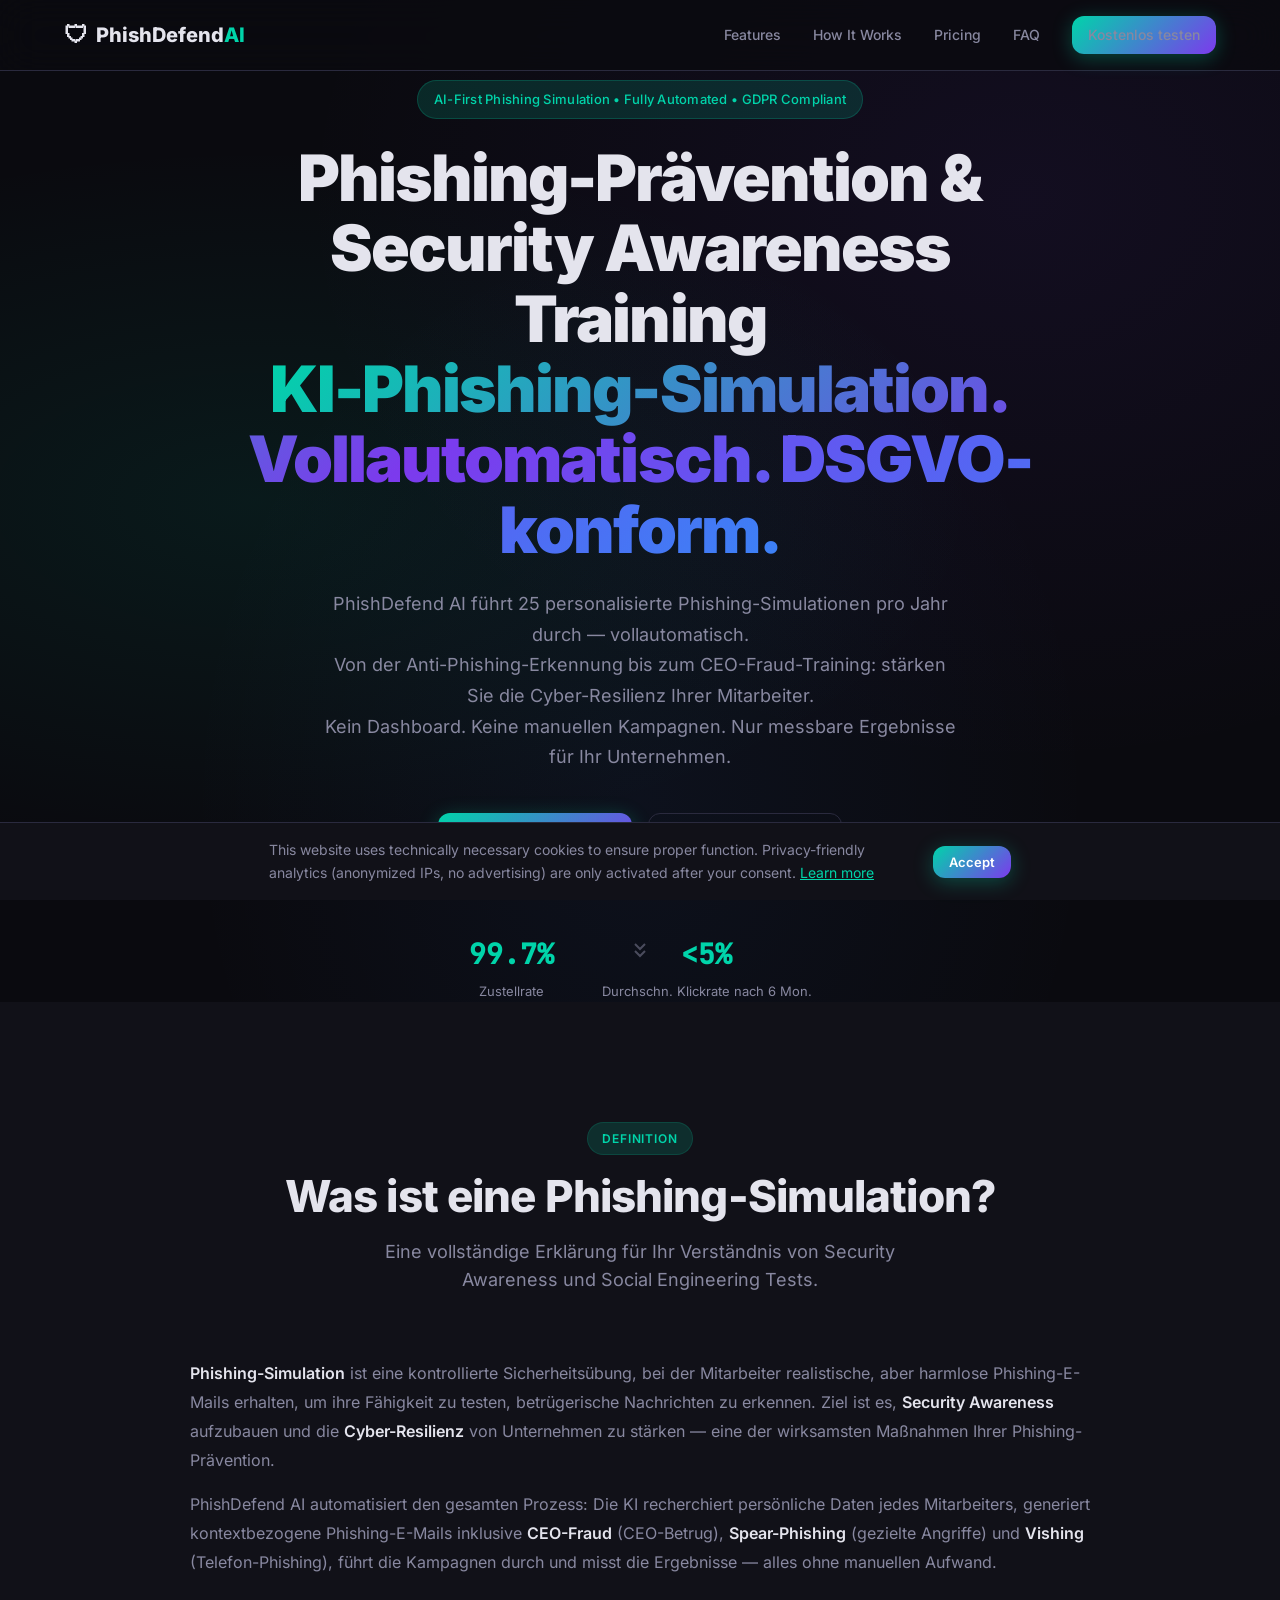
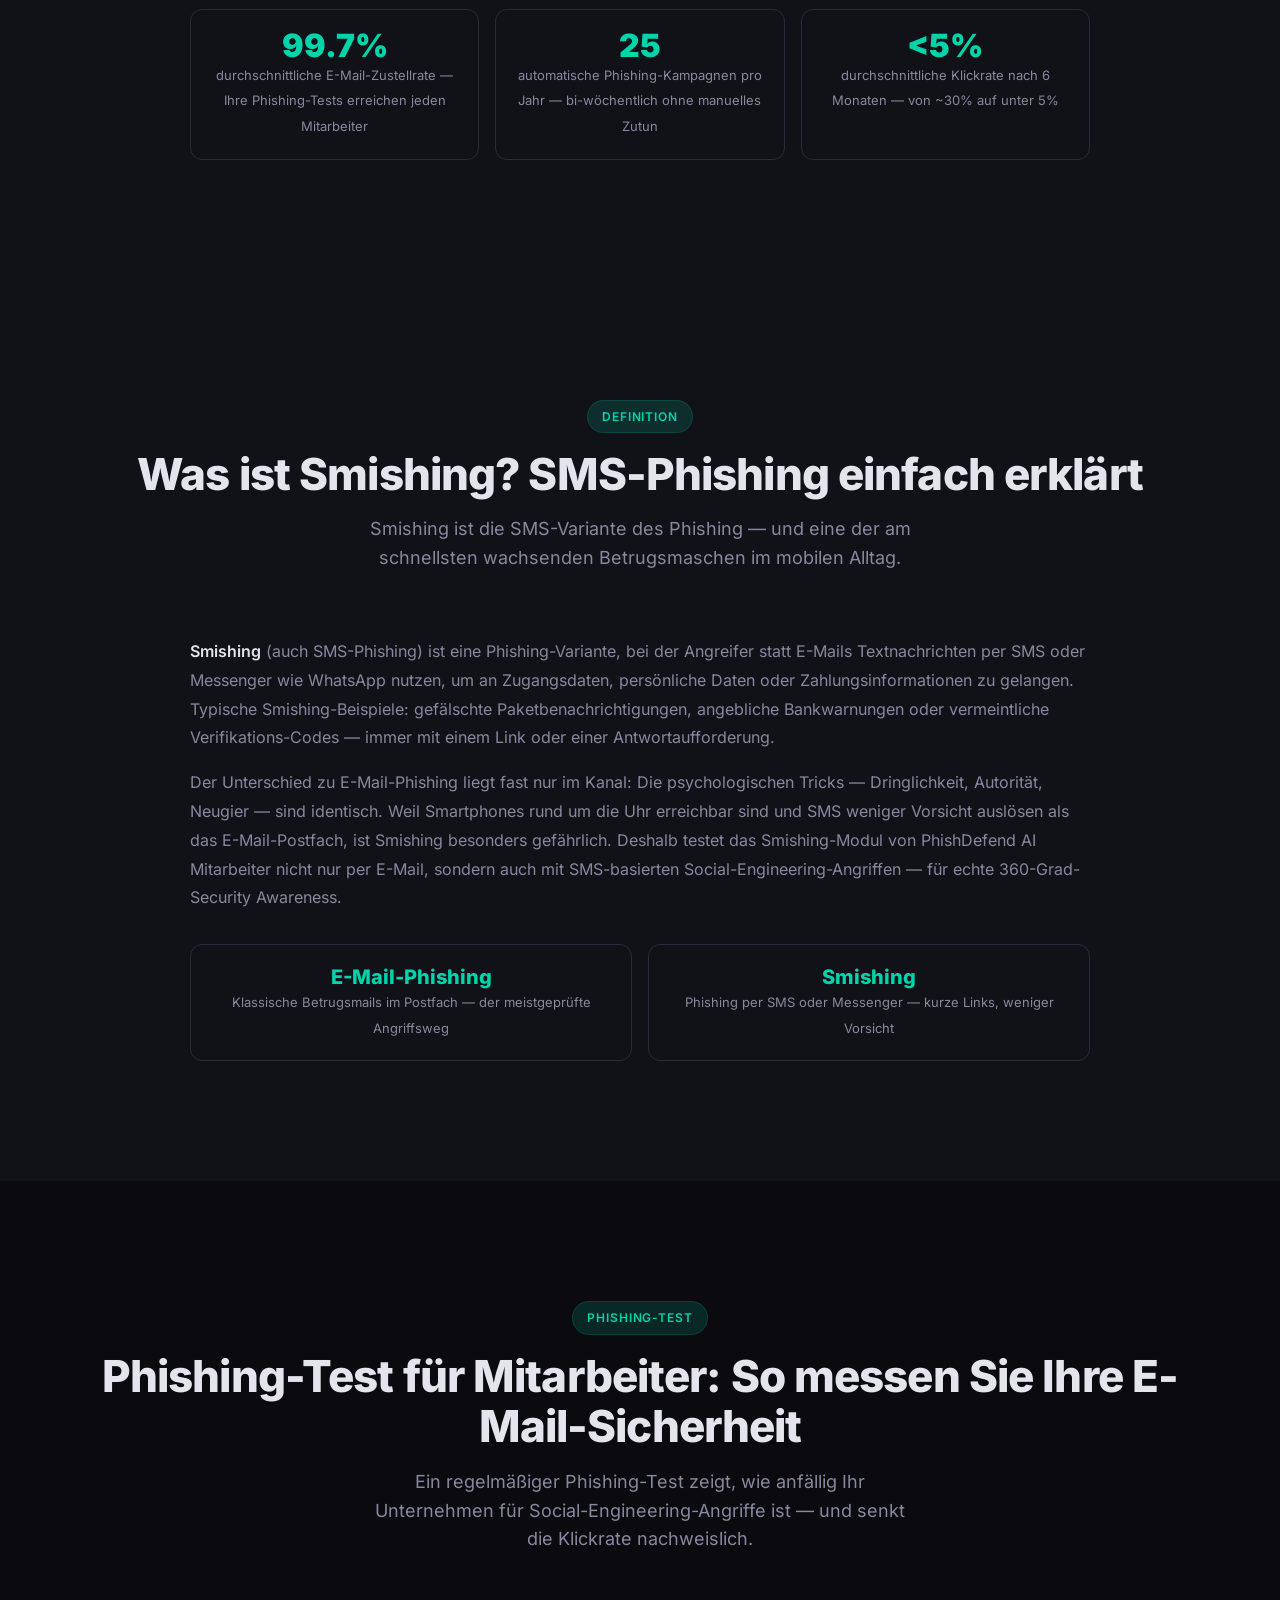
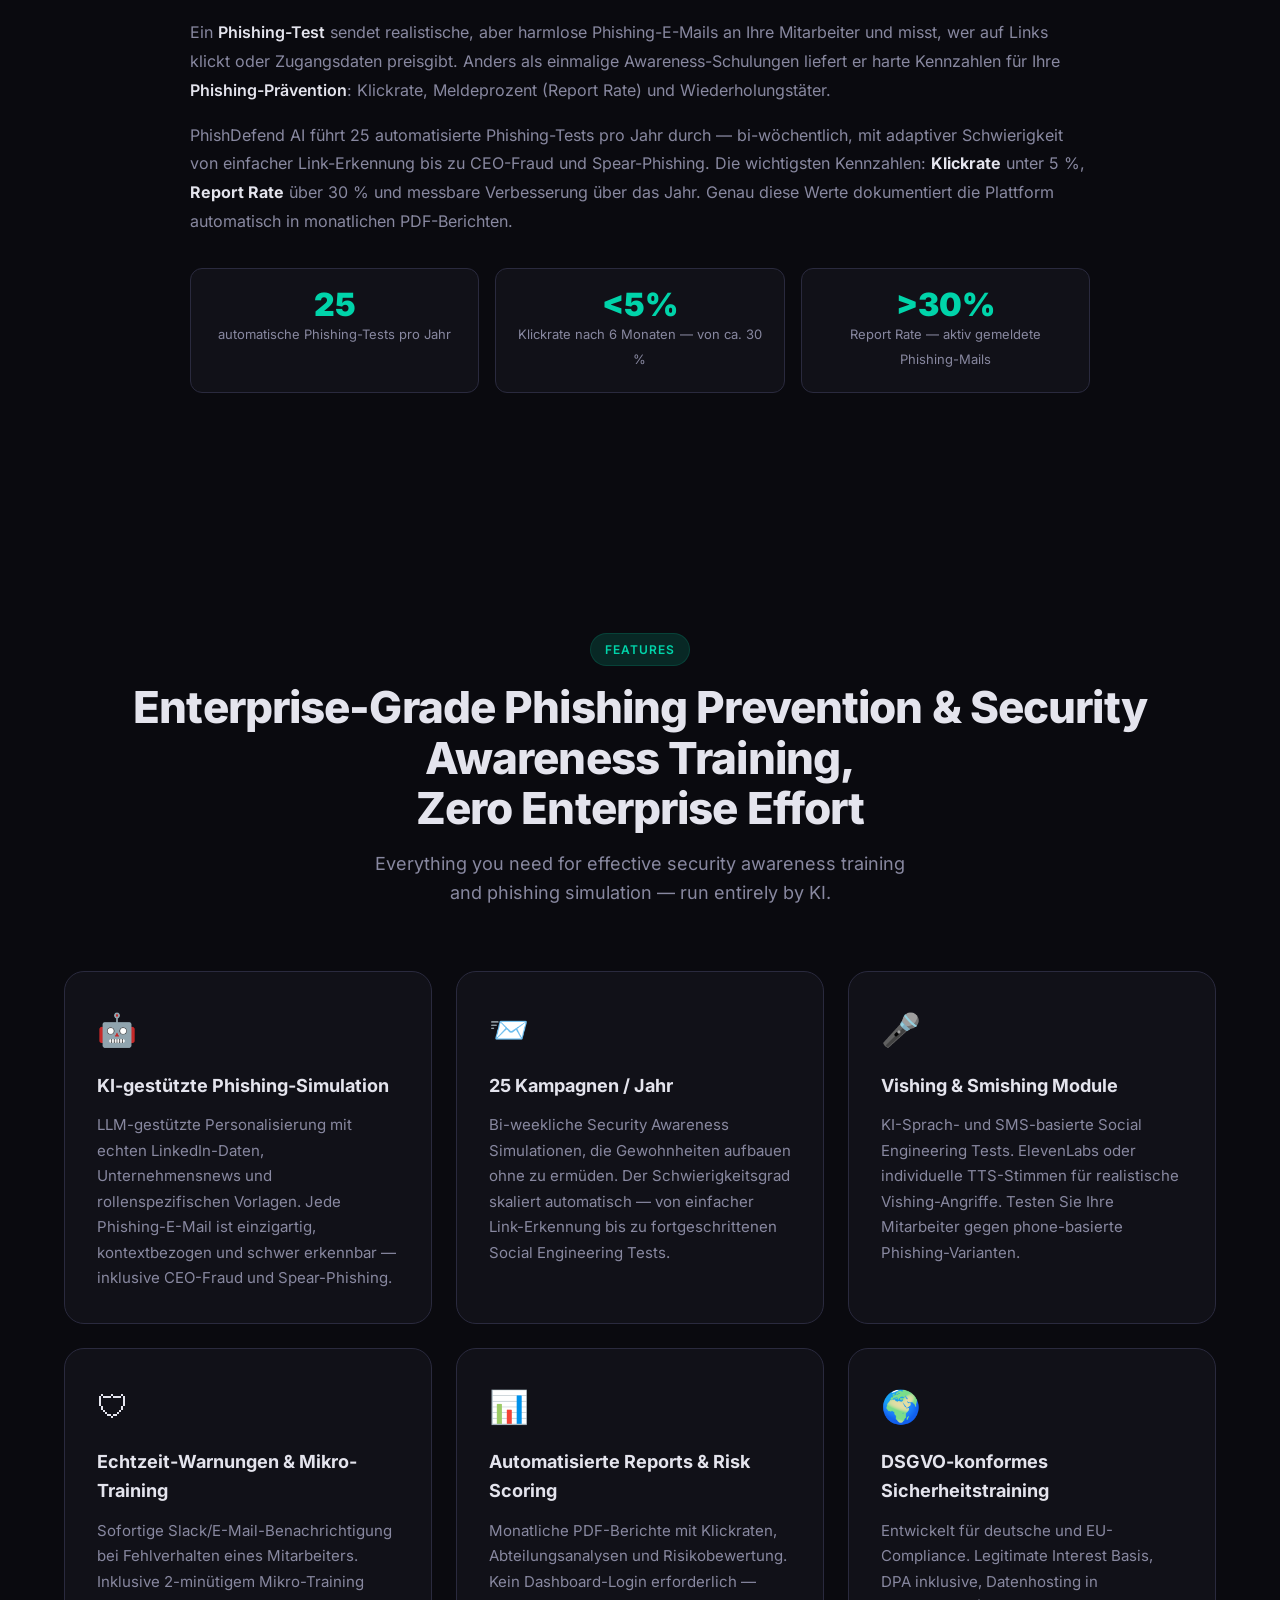
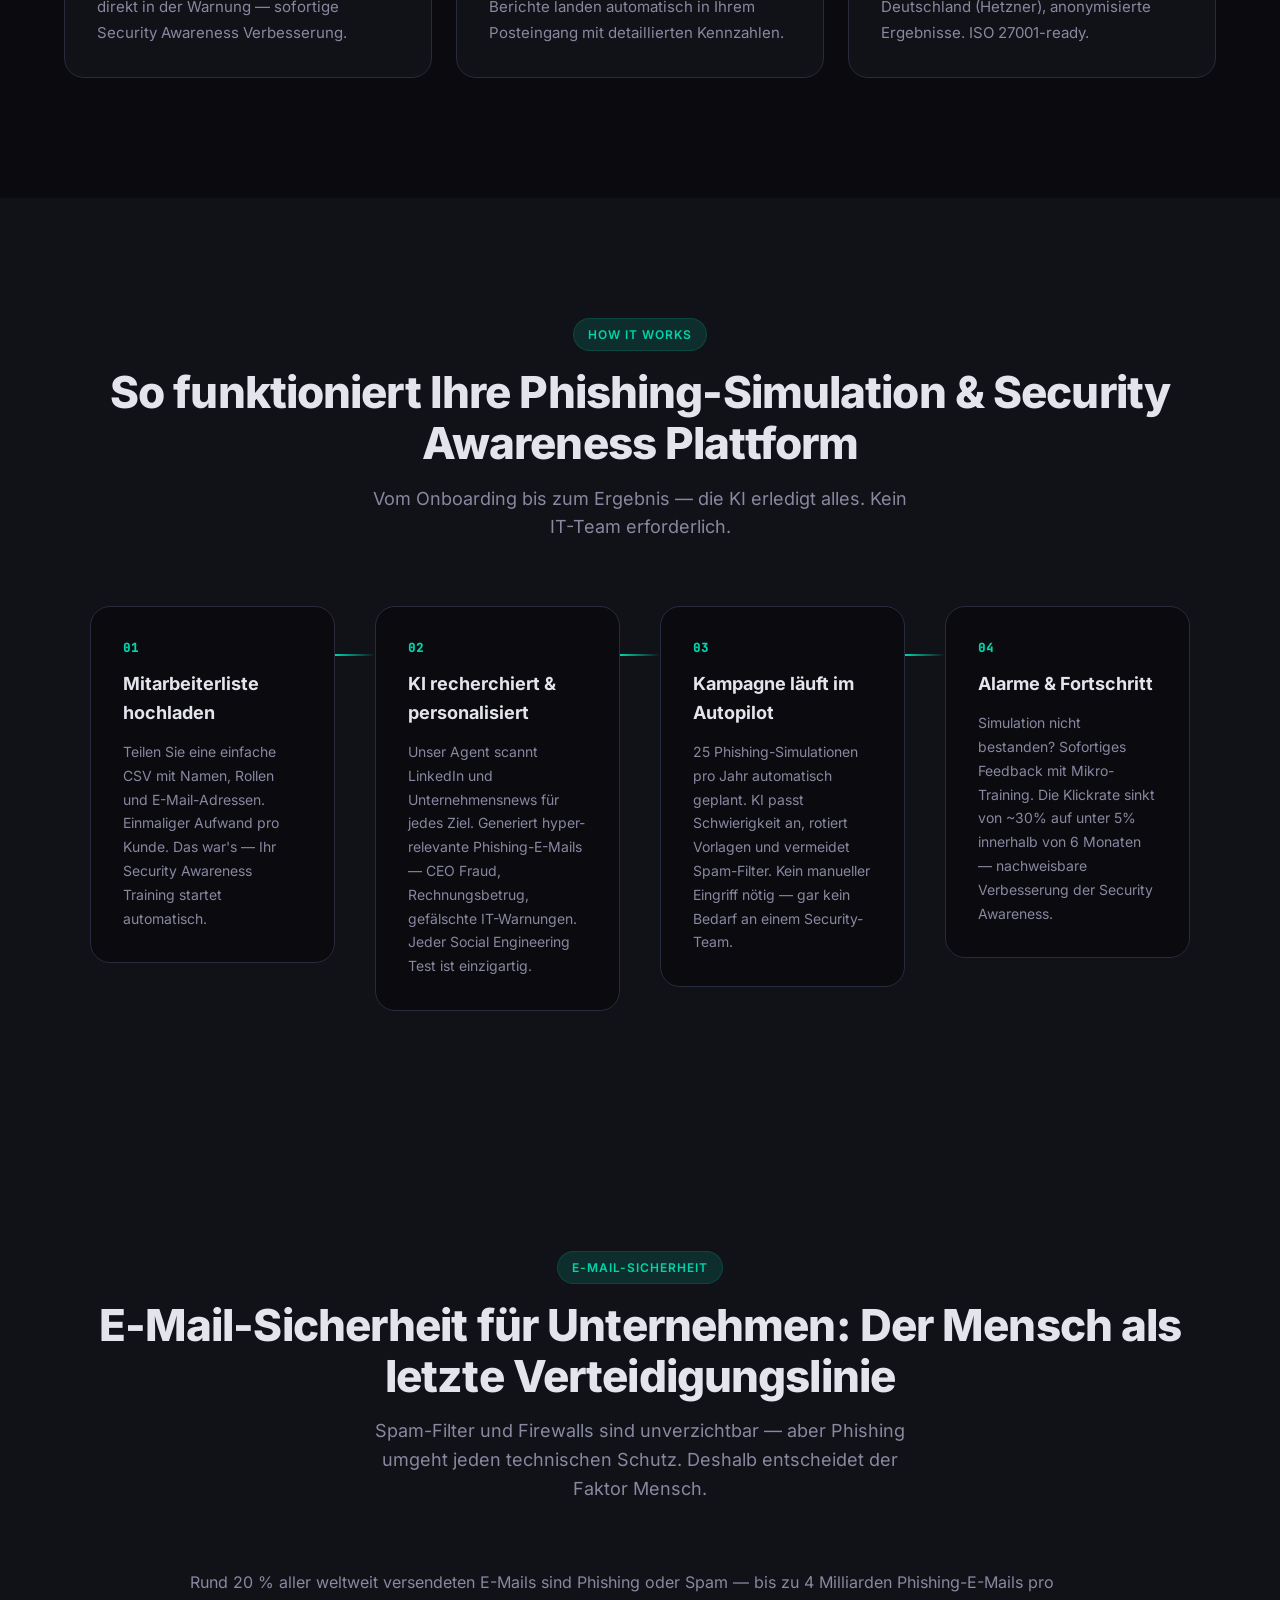
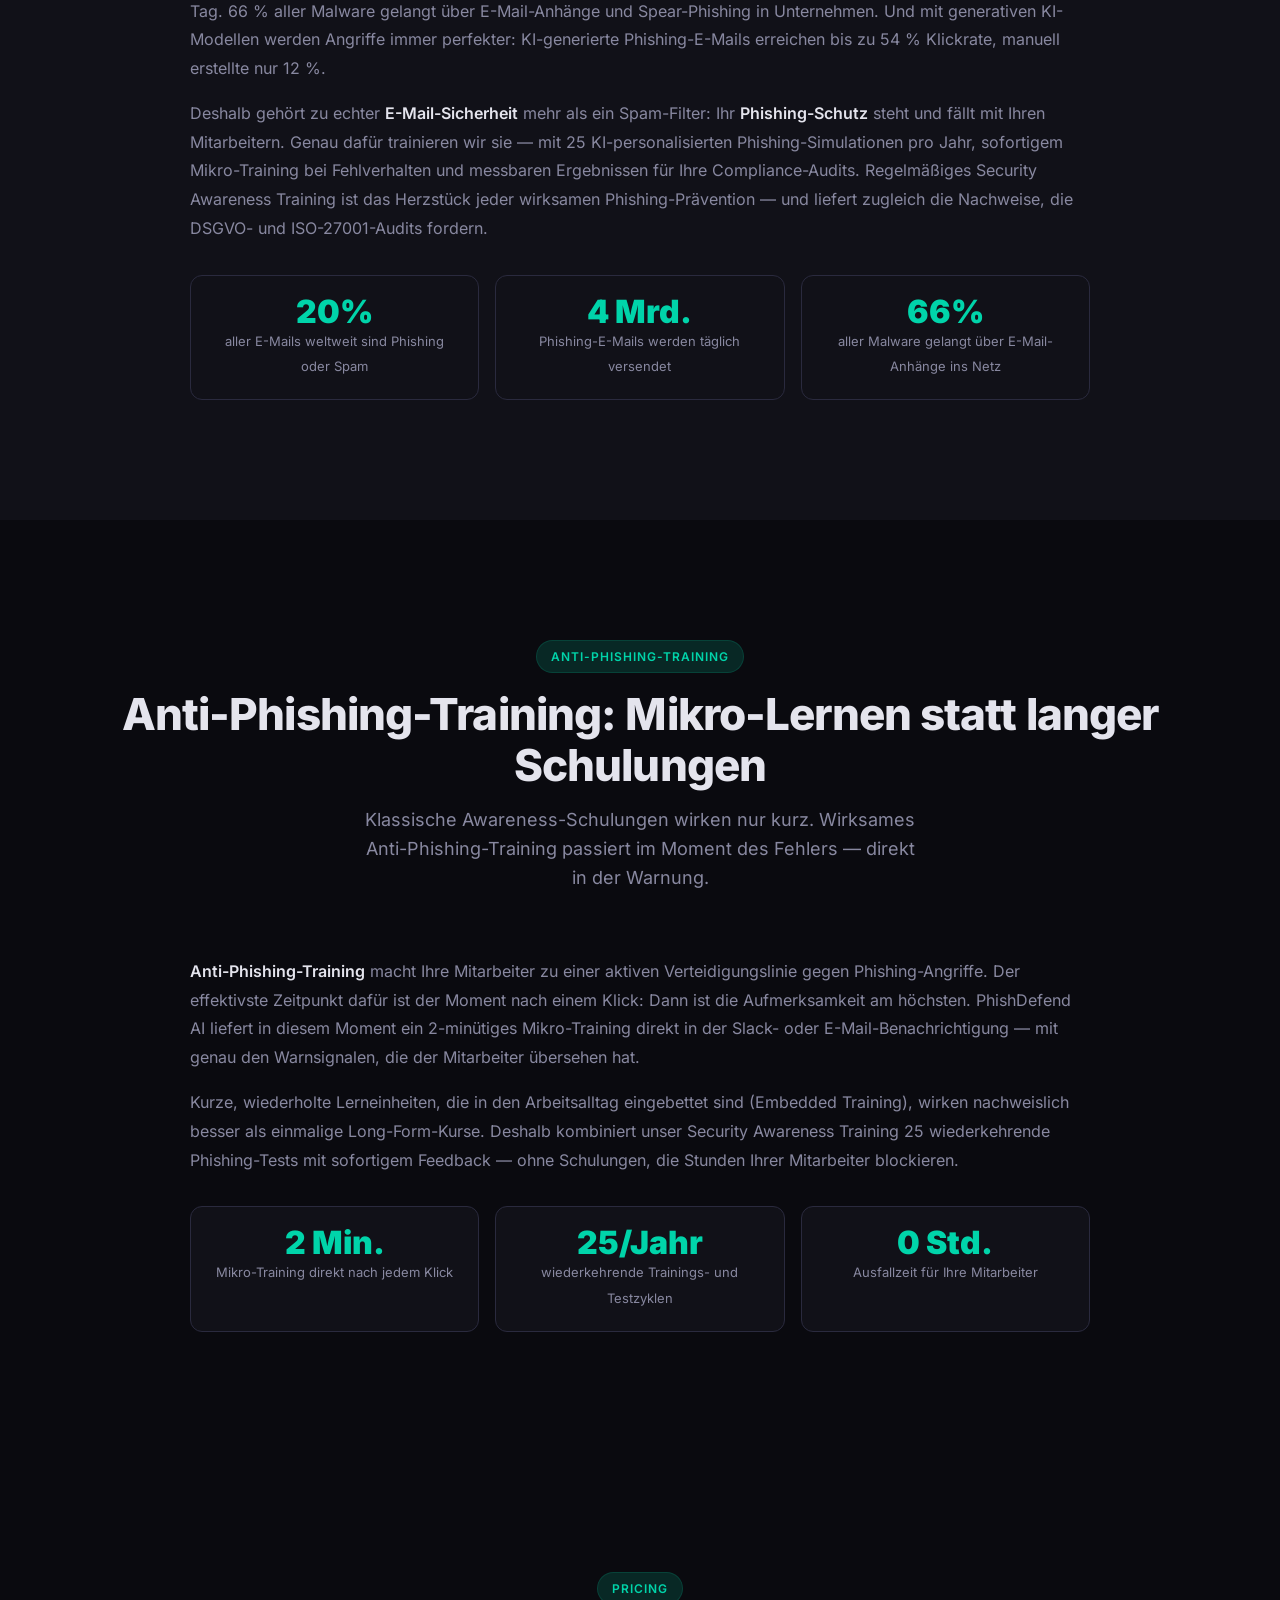
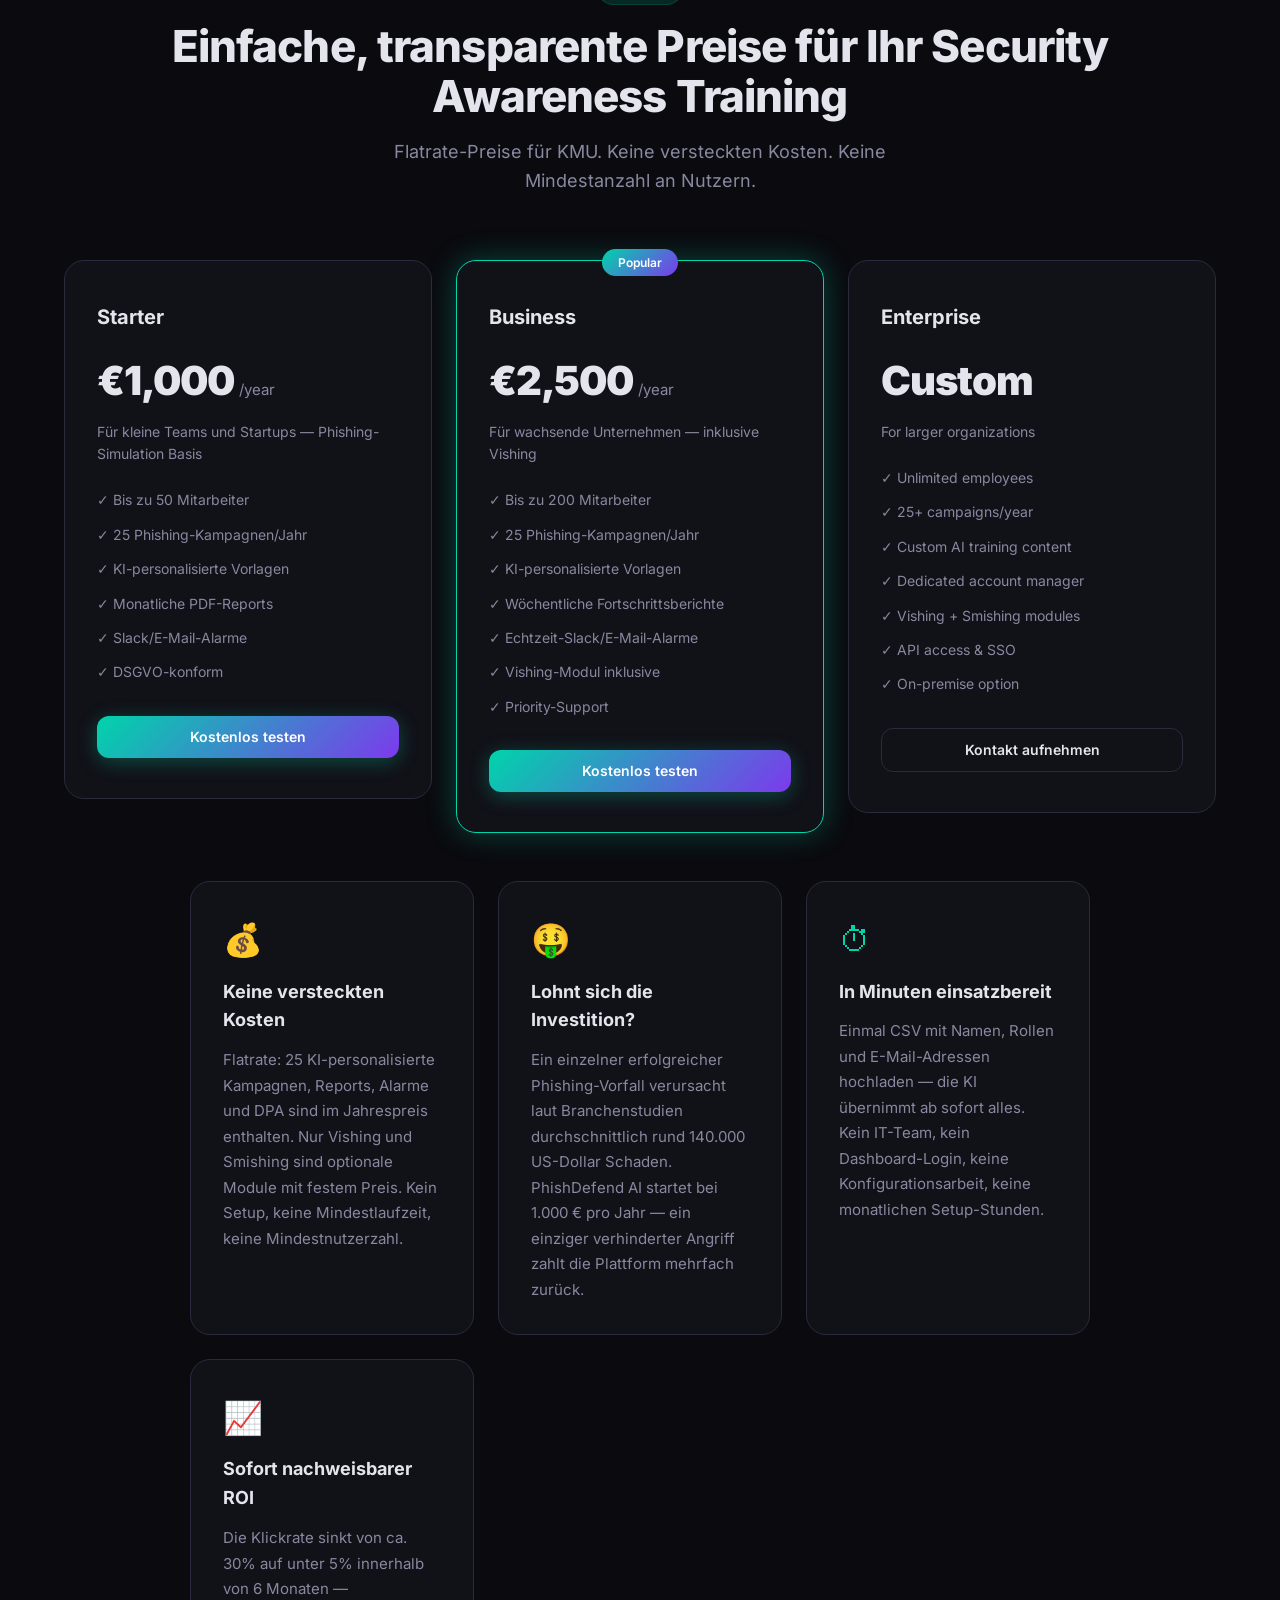
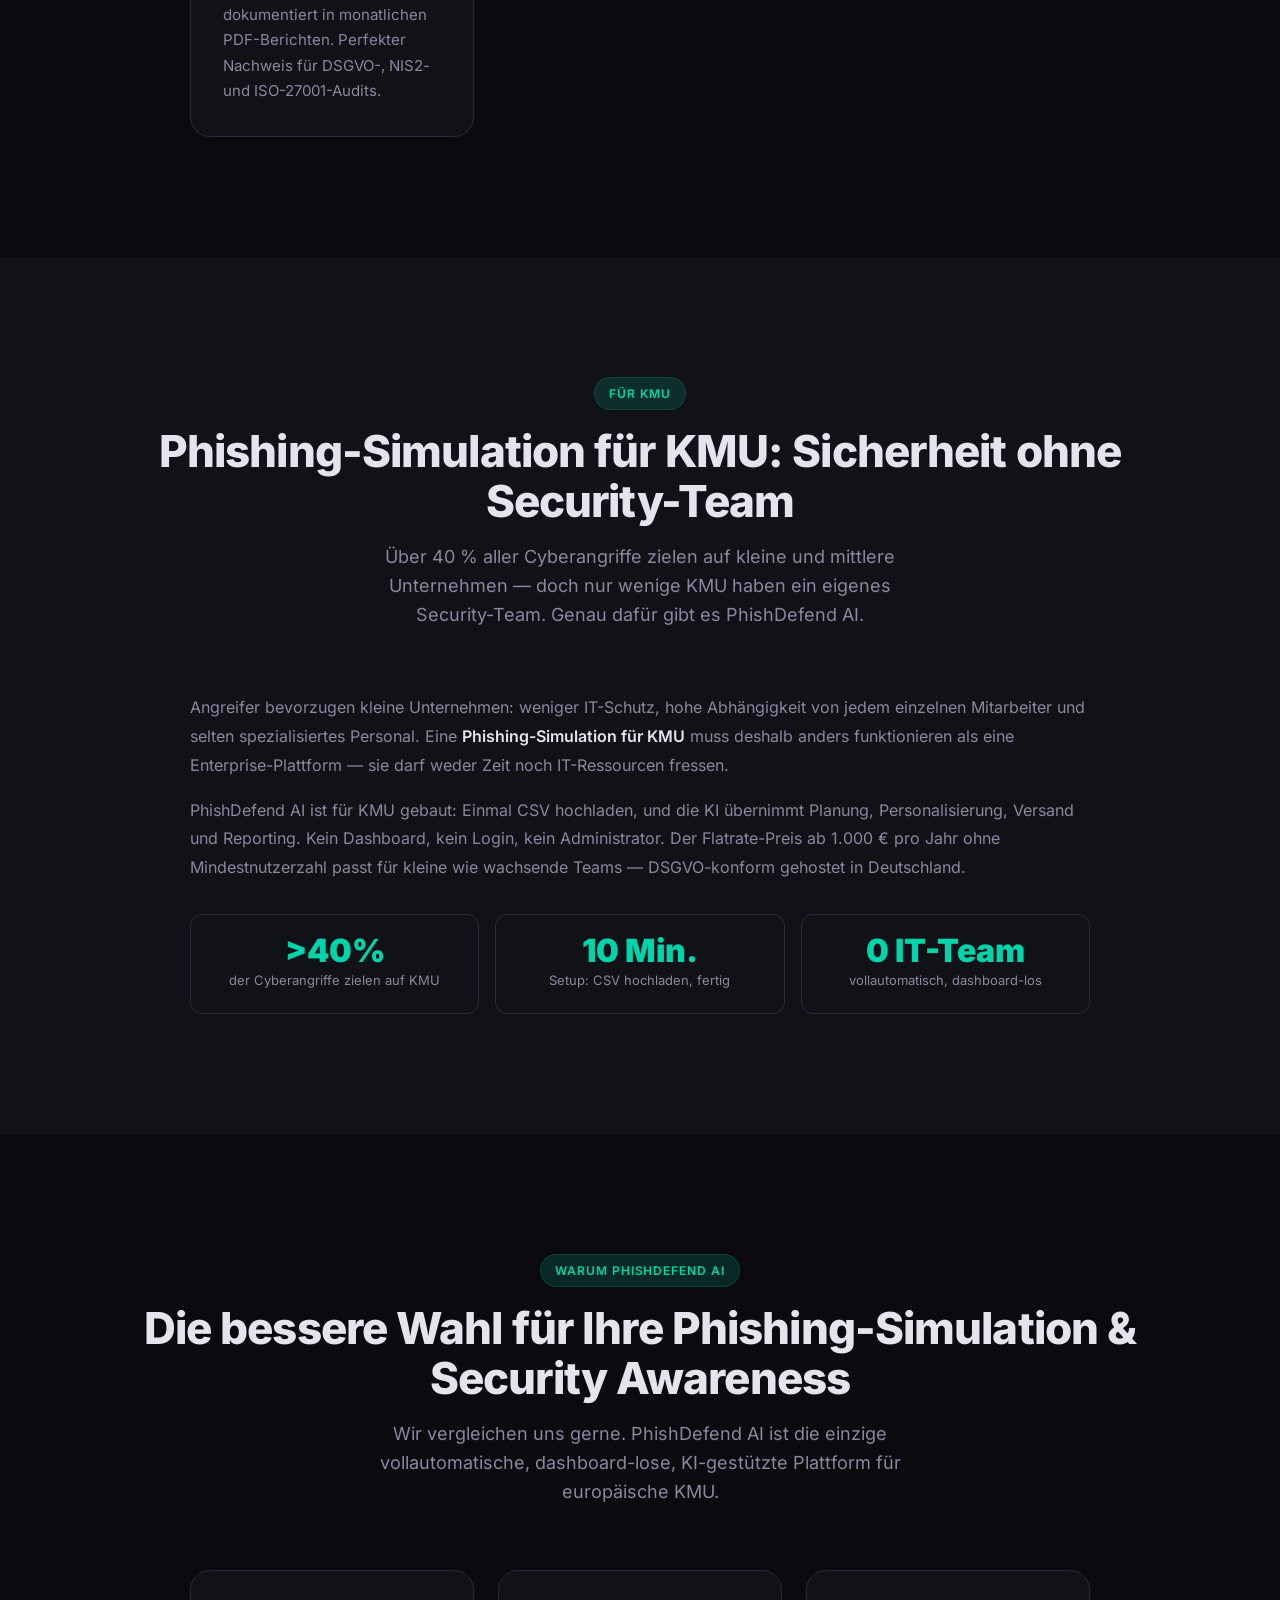
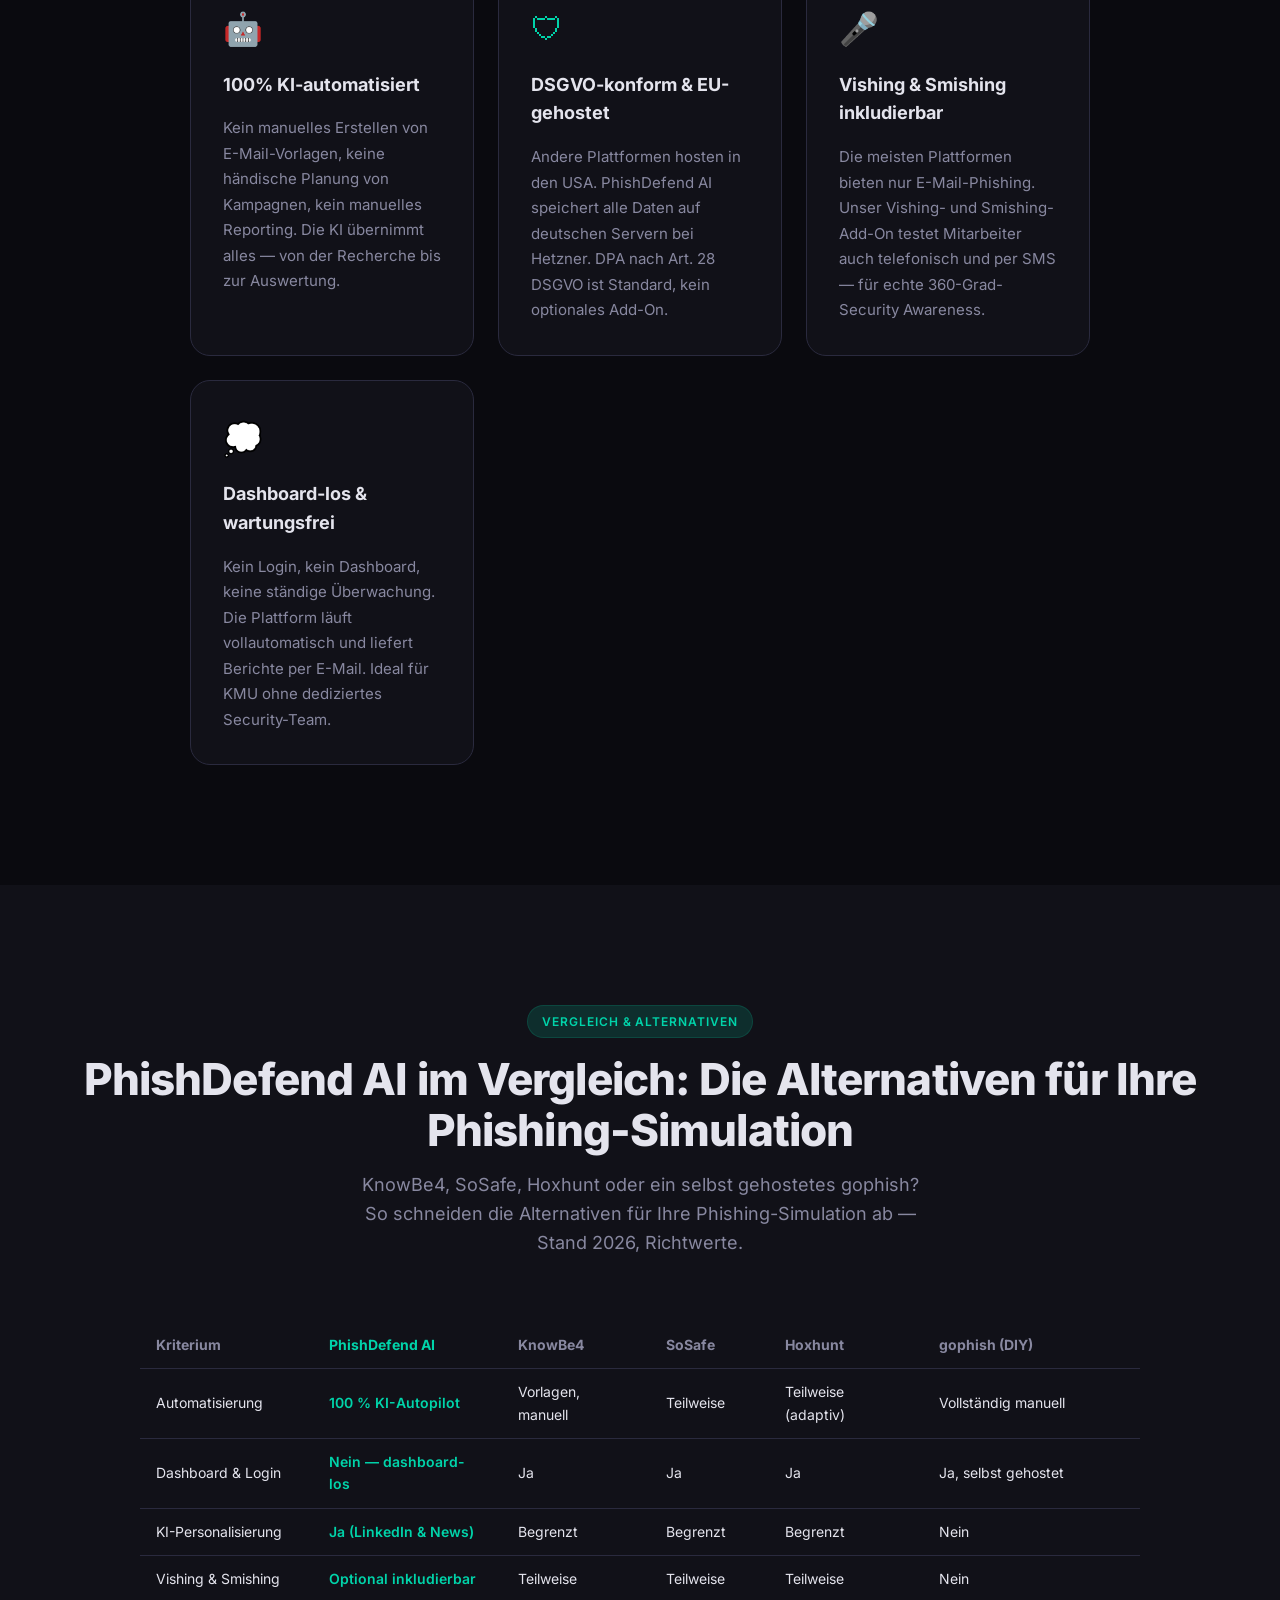
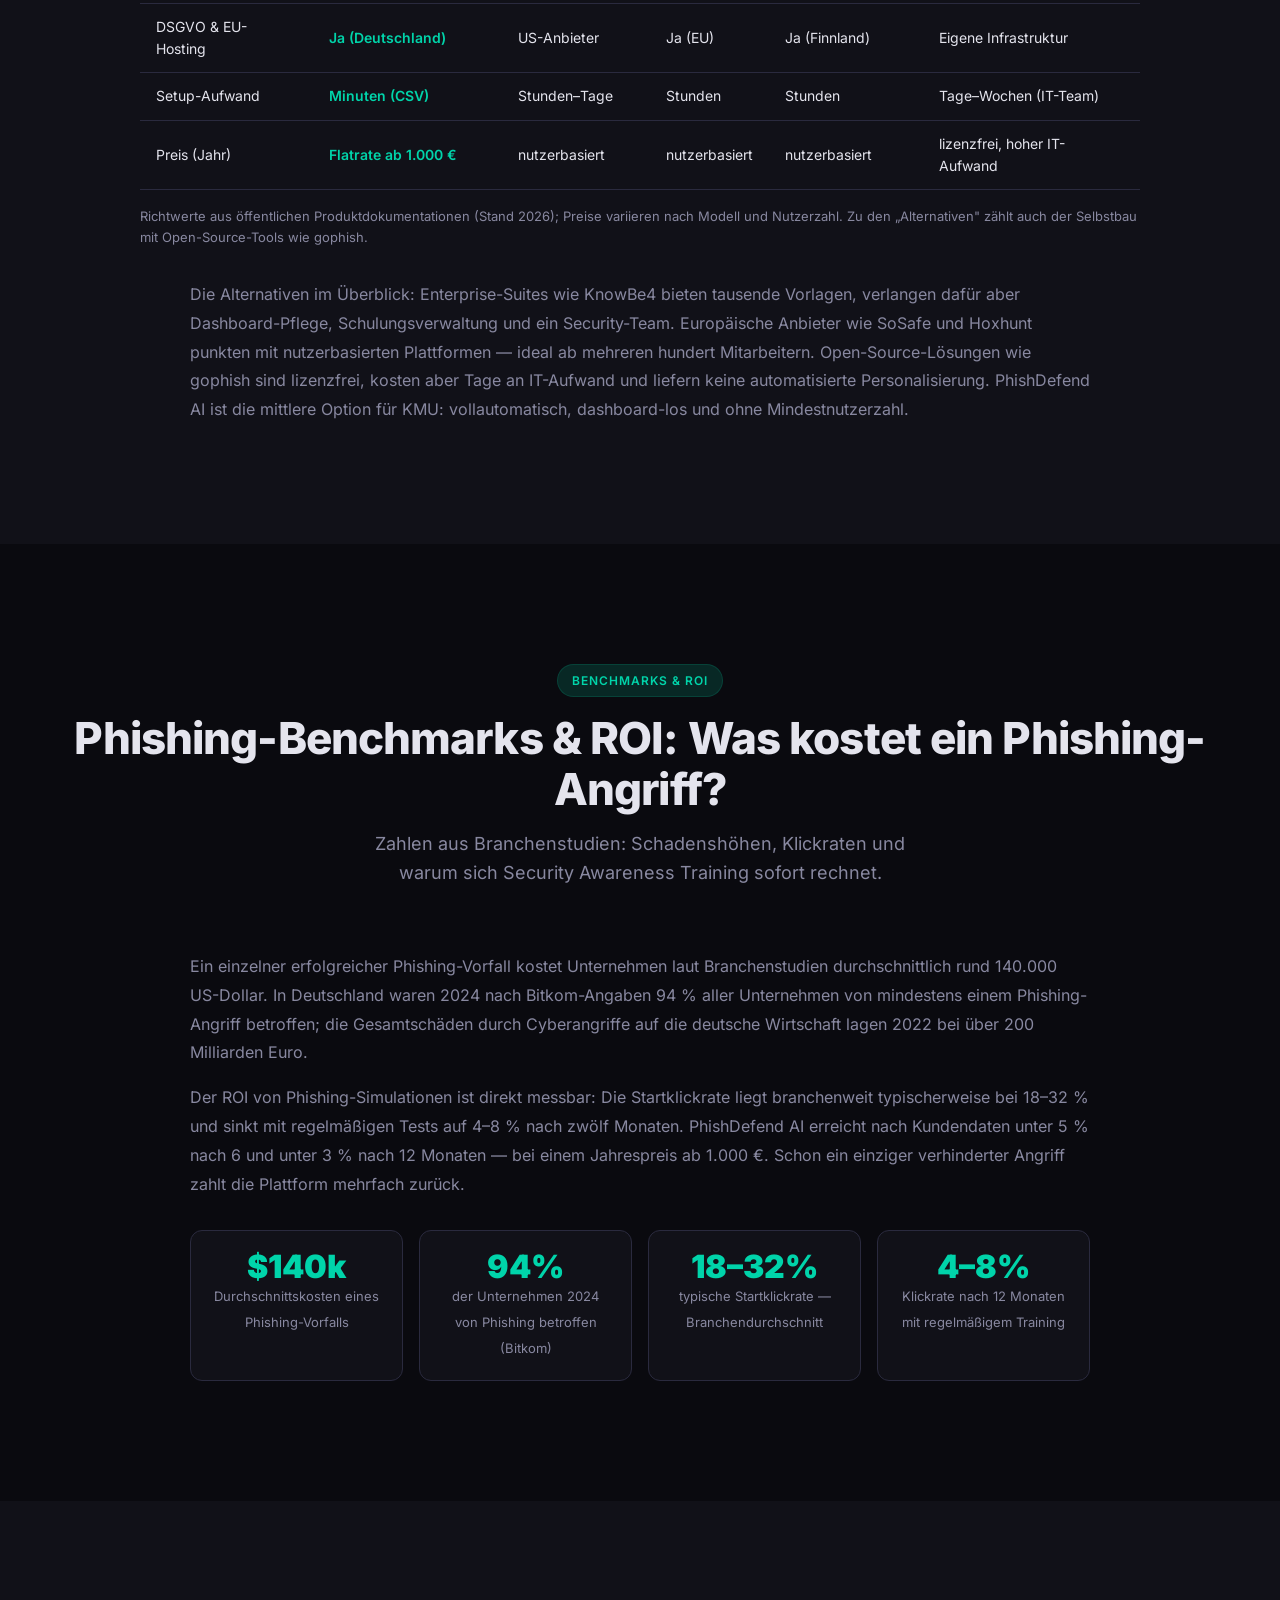
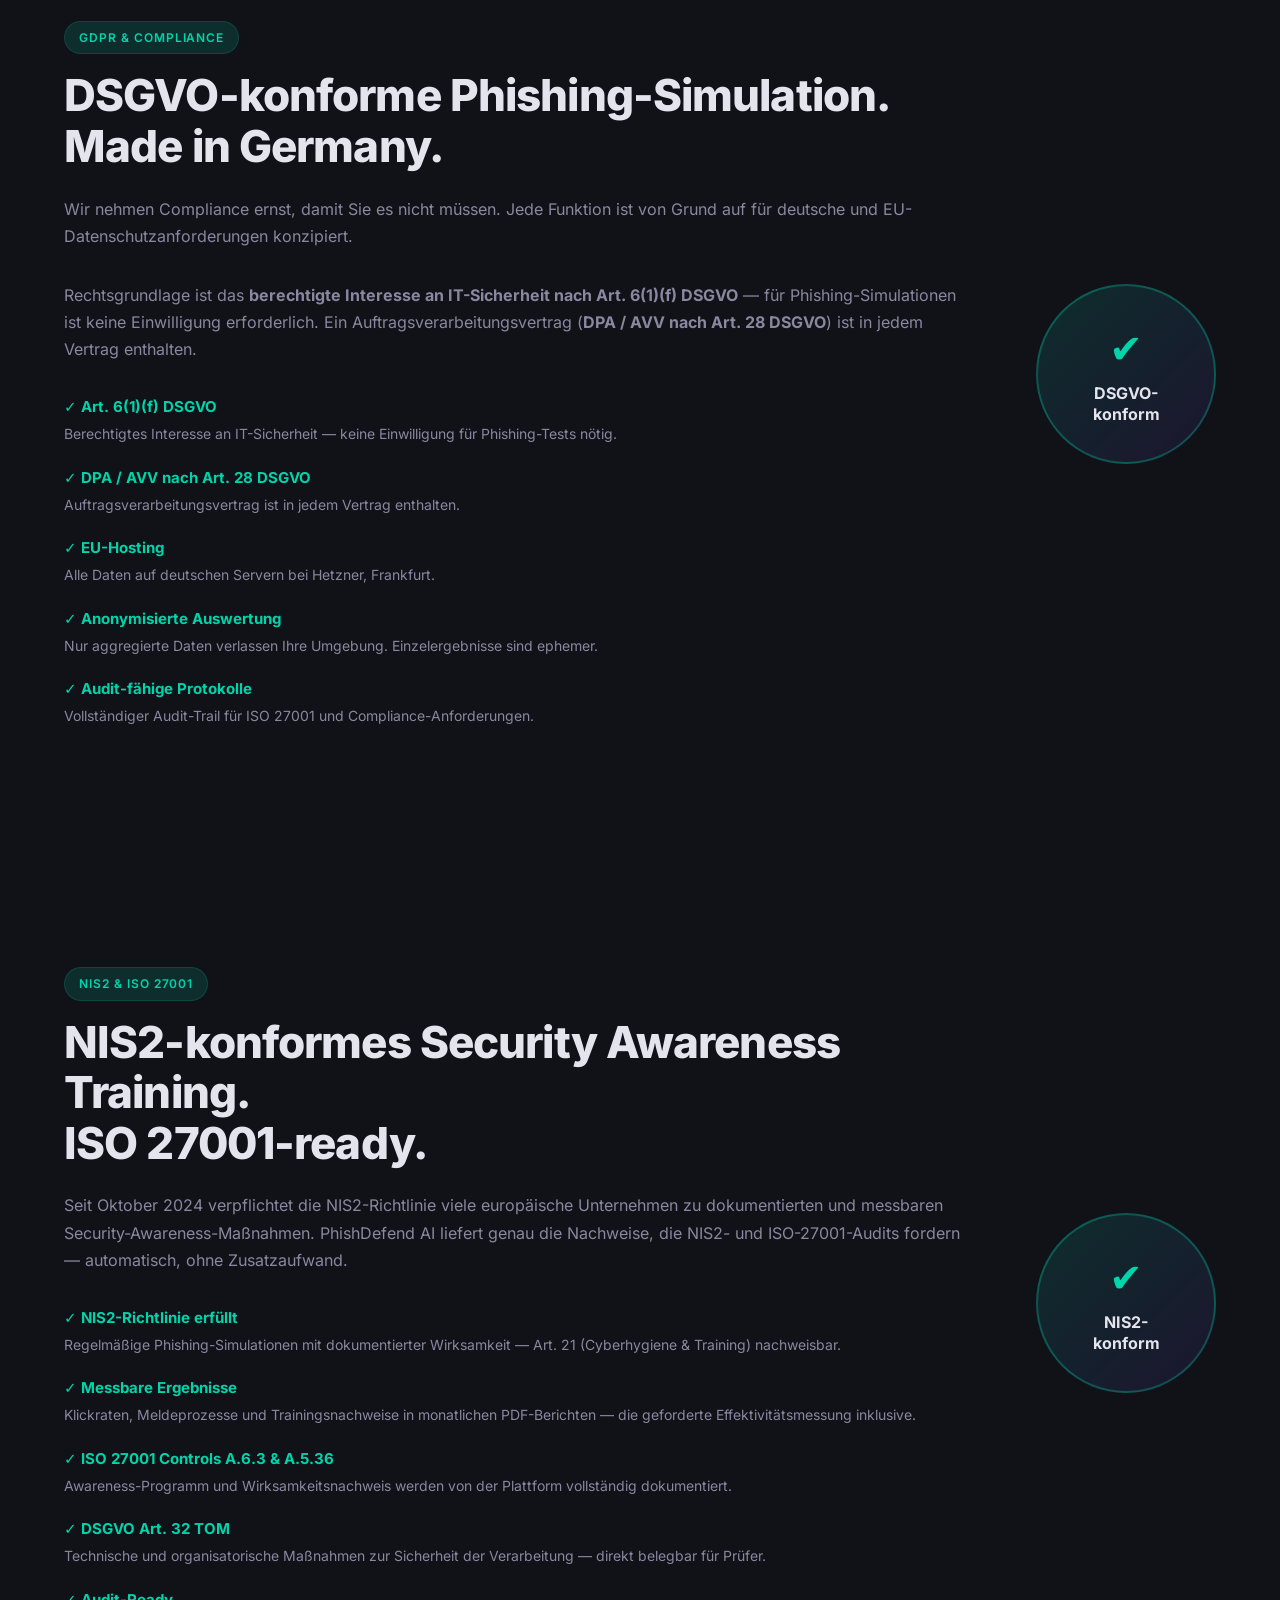
==== commit fcaea382: "Add CLI dispatch layer tests; commit pending ops console, leads pipeline, and SEO work" ====
--- a/static/index.html
+++ b/static/index.html
@@ -6,9 +6,11 @@
 
   <!-- Primary -->
   <meta name="google-site-verification" content="zgqHfp-rTQun3okhTu8P1D-klEBXwik9-DKPjMAWW4s" />
-  <title>PhishDefend AI — AI-Powered Phishing Prevention für Unternehmen</title>
-  <meta name="description" content="PhishDefend AI (Phish Defend) ist die KI-gestützte Phishing-Simulation für europäische KMU. 25 Kampagnen/Jahr, DSGVO-konform, vollautomatisiert. Inkl. Vishing-Add-On. Ab €1.000/Jahr.">
-  <meta name="keywords" content="PhishDefend, Phish Defend, Phishing Simulation, Security Awareness, KI Phishing, GDPR Compliance, Vishing, Mitarbeiter Sicherheit, Deutschland">
+  <!-- Bing Webmaster Tools verification (disabled — replace token after site verification, then uncomment) -->
+  <!-- <meta name="msvalidate.01" content="REPLACE_WITH_BING_VERIFICATION_TOKEN" /> -->
+  <title>PhishDefend AI – Phishing-Simulation und Security Awareness</title>
+  <meta name="description" content="PhishDefend AI: KI-Phishing-Simulation &amp; Phishing-Prävention für KMU. Security Awareness Training, DSGVO-konform, 25 Kampagnen/Jahr.">
+  <meta name="keywords" content="PhishDefend, Phishing Simulation, Security Awareness, KI Phishing, GDPR Compliance, Vishing, Mitarbeiter Sicherheit, Deutschland">
   <meta name="robots" content="index, follow">
   <meta name="theme-color" content="#0a0a0f">
   <link rel="canonical" href="https://phishdefend-ai.vercel.app/">
@@ -16,17 +18,23 @@
   <link rel="alternate" hreflang="x-default" href="https://phishdefend-ai.vercel.app/">
 
   <!-- Open Graph -->
-  <meta property="og:title" content="PhishDefend AI (Phish Defend) — KI-Phishing-Prävention für Unternehmen">
-  <meta property="og:description" content="Vollautomatische Phishing-Simulationen mit KI-Personalisierung. Auch bekannt als Phish Defend. DSGVO-konform. 25 Kampagnen pro Jahr.">
+  <meta property="og:title" content="PhishDefend AI — KI-Phishing-Prävention für Unternehmen">
+  <meta property="og:description" content="Vollautomatische Phishing-Simulationen mit KI-Personalisierung. DSGVO-konform. 25 Kampagnen pro Jahr.">
   <meta property="og:url" content="https://phishdefend-ai.vercel.app/">
   <meta property="og:type" content="website">
   <meta property="og:site_name" content="PhishDefend AI">
   <meta property="og:locale" content="de_DE">
+  <meta property="og:image" content="https://phishdefend-ai.vercel.app/og-image.png">
+  <meta property="og:image:width" content="1200">
+  <meta property="og:image:height" content="630">
+  <meta property="og:image:alt" content="PhishDefend AI — KI-gestützte Phishing-Prävention für europäische KMU">
 
   <!-- Twitter -->
   <meta name="twitter:card" content="summary_large_image">
-  <meta name="twitter:title" content="PhishDefend AI (Phish Defend) — KI-Phishing-Prävention">
-  <meta name="twitter:description" content="Vollautomatische Phishing-Simulationen mit KI-Personalisierung. Auch Phish Defend genannt. DSGVO-konform.">
+  <meta name="twitter:title" content="PhishDefend AI — KI-Phishing-Prävention">
+  <meta name="twitter:description" content="Vollautomatische Phishing-Simulationen mit KI-Personalisierung. DSGVO-konform.">
+  <meta name="twitter:image" content="https://phishdefend-ai.vercel.app/og-image.png">
+  <meta name="twitter:image:alt" content="PhishDefend AI — KI-gestützte Phishing-Prävention für europäische KMU">
 
   <!-- GEO (Generative Engine Optimization) -->
   <meta name="generator" content="PhishDefend AI Platform">
@@ -36,12 +44,31 @@
     "@type": "Organization",
     "@id": "https://phishdefend-ai.vercel.app/#organization",
     "name": "PhishDefend AI",
-    "alternateName": ["Phish Defend AI", "PhishDefend", "Phish Defend"],
+    "alternateName": ["PhishDefend", "PhishDefend AI"],
     "url": "https://phishdefend-ai.vercel.app/",
+    "sameAs": [
+      "https://www.linkedin.com/company/phishdefend-ai",
+      "https://x.com/phishdefend_ai",
+      "https://github.com/phishdefend-ai"
+    ],
+    "logo": {
+      "@type": "ImageObject",
+      "@id": "https://phishdefend-ai.vercel.app/#logo",
+      "url": "https://phishdefend-ai.vercel.app/logo.svg",
+      "width": 512,
+      "height": 512
+    },
     "description": "AI-powered phishing simulation and security awareness training platform for European SMEs.",
     "address": {
       "@type": "PostalAddress",
       "addressCountry": "DE"
+    },
+    "contactPoint": {
+      "@type": "ContactPoint",
+      "email": "rorshopping@gmail.com",
+      "contactType": "customer support",
+      "areaServed": "DE",
+      "availableLanguage": "de"
     }
   }
   </script>
@@ -52,7 +79,7 @@
     "@id": "https://phishdefend-ai.vercel.app/#website",
     "url": "https://phishdefend-ai.vercel.app/",
     "name": "PhishDefend AI",
-    "alternateName": ["Phish Defend AI", "PhishDefend", "Phish Defend"],
+    "alternateName": ["PhishDefend", "PhishDefend AI"],
     "publisher": { "@id": "https://phishdefend-ai.vercel.app/#organization" },
     "inLanguage": "de",
     "description": "KI-gestützte Phishing-Simulation und Security Awareness Training für Unternehmen."
@@ -61,12 +88,41 @@
   <script type="application/ld+json">
   {
     "@context": "https://schema.org",
+    "@type": "BreadcrumbList",
+    "@id": "https://phishdefend-ai.vercel.app/#breadcrumb",
+    "itemListElement": [
+      {
+        "@type": "ListItem",
+        "position": 1,
+        "name": "Startseite",
+        "item": "https://phishdefend-ai.vercel.app/"
+      },
+      {
+        "@type": "ListItem",
+        "position": 2,
+        "name": "Phishing-Simulation & Security Awareness Training",
+        "item": "https://phishdefend-ai.vercel.app/#features"
+      }
+    ]
+  }
+  </script>
+  <script type="application/ld+json">
+  {
+    "@context": "https://schema.org",
     "@type": "SoftwareApplication",
     "name": "PhishDefend AI",
-    "alternateName": "Phish Defend AI",
+    "alternateName": "PhishDefend",
     "applicationCategory": "SecurityApplication",
     "operatingSystem": "Web",
-    "description": "AI-powered phishing simulation platform for SMEs. Fully automated, GDPR-compliant. Also known as Phish Defend.",
+    "description": "AI-powered phishing simulation platform for SMEs. Fully automated, GDPR-compliant.",
+    "featureList": [
+      "AI-personalized templates",
+      "25 automated campaigns/year",
+      "Vishing & Smishing modules",
+      "Micro-training on click",
+      "Monthly PDF reports",
+      "GDPR/NIS2 evidence"
+    ],
     "offers": {
       "@type": "AggregateOffer",
       "priceCurrency": "EUR",
@@ -80,6 +136,75 @@
   <script type="application/ld+json">
   {
     "@context": "https://schema.org",
+    "@type": "Service",
+    "@id": "https://phishdefend-ai.vercel.app/#service",
+    "name": "KI-gestützte Phishing-Simulation & Security Awareness Training",
+    "alternateName": "Phishing-Simulation",
+    "serviceType": "Phishing-Simulation, Security Awareness Training, Vishing, Smishing",
+    "url": "https://phishdefend-ai.vercel.app/#features",
+    "description": "Vollautomatische, KI-gestützte Phishing-Simulation und Security Awareness Training für europäische KMU. 25 Kampagnen pro Jahr, DSGVO-konform, inklusive Vishing- und Smishing-Add-Ons.",
+    "provider": { "@id": "https://phishdefend-ai.vercel.app/#organization" },
+    "areaServed": "DE",
+    "availableLanguage": "de",
+    "inLanguage": "de",
+    "brand": { "@type": "Brand", "name": "PhishDefend AI" },
+    "audience": { "@type": "BusinessAudience", "name": "European SMEs (KMU)" },
+    "termsOfService": "https://phishdefend-ai.vercel.app/impressum",
+    "offers": {
+      "@type": "AggregateOffer",
+      "priceCurrency": "EUR",
+      "lowPrice": "1000",
+      "highPrice": "2500",
+      "offerCount": "3",
+      "availability": "https://schema.org/InStock"
+    }
+  }
+  </script>
+  <script type="application/ld+json">
+  {
+    "@context": "https://schema.org",
+    "@type": "WebPage",
+    "@id": "https://phishdefend-ai.vercel.app/#webpage",
+    "url": "https://phishdefend-ai.vercel.app/",
+    "name": "PhishDefend AI — KI-Phishing-Prävention",
+    "inLanguage": "de",
+    "isPartOf": { "@id": "https://phishdefend-ai.vercel.app/#website" },
+    "about": { "@id": "https://phishdefend-ai.vercel.app/#service" }
+  }
+  </script>
+  <script type="application/ld+json">
+  {
+    "@context": "https://schema.org",
+    "@type": "ItemList",
+    "name": "Kundenstimmen zu PhishDefend AI",
+    "itemListElement": [
+      {
+        "@type": "Review",
+        "author": { "@type": "Person", "name": "IT-Leiter, mittelständisches Produktionsunternehmen (200 MA)" },
+        "reviewRating": { "@type": "Rating", "ratingValue": "4.5", "bestRating": "5" },
+        "itemReviewed": { "@id": "https://phishdefend-ai.vercel.app/#service" },
+        "description": "Illustrative Kundenstimme - beispielhafte Rückmeldung, kein verifizierter namentlicher Kunde."
+      },
+      {
+        "@type": "Review",
+        "author": { "@type": "Person", "name": "Datenschutzbeauftragter, KMU aus dem Finanzsektor" },
+        "reviewRating": { "@type": "Rating", "ratingValue": "4.5", "bestRating": "5" },
+        "itemReviewed": { "@id": "https://phishdefend-ai.vercel.app/#service" },
+        "description": "Illustrative Kundenstimme - beispielhafte Rückmeldung, kein verifizierter namentlicher Kunde."
+      },
+      {
+        "@type": "Review",
+        "author": { "@type": "Person", "name": "CISO, Technologieunternehmen (500 MA)" },
+        "reviewRating": { "@type": "Rating", "ratingValue": "4.5", "bestRating": "5" },
+        "itemReviewed": { "@id": "https://phishdefend-ai.vercel.app/#service" },
+        "description": "Illustrative Kundenstimme - beispielhafte Rückmeldung, kein verifizierter namentlicher Kunde."
+      }
+    ]
+  }
+  </script>
+  <script type="application/ld+json">
+  {
+    "@context": "https://schema.org",
     "@type": "FAQPage",
     "@id": "https://phishdefend-ai.vercel.app/#faq",
     "mainEntity": [
@@ -88,7 +213,7 @@
         "name": "Was ist eine Phishing-Simulation und wie funktioniert sie?",
         "acceptedAnswer": {
           "@type": "Answer",
-          "text": "Eine Phishing-Simulation ist ein realistischer Sicherheitstest, bei dem Mitarbeiter gefälschte Phishing-E-Mails erhalten, um ihre Erkennungsfähigkeiten zu trainieren. Die KI analysiert Mitarbeiterdaten, generiert personalisierte E-Mails, versendet sie automatisch und tracked Klicks. Bei Fehlverhalten folgt sofort Mikro-Training."
+          "text": "Eine Phishing-Simulation ist ein realistischer Sicherheitstest, bei dem Mitarbeiter gefälschte, aber harmlose Phishing-E-Mails erhalten, um ihre Erkennungsfähigkeiten zu trainieren. Der Ablauf: (1) Die KI analysiert öffentliche Informationen zu jedem Mitarbeiter (Rolle, Unternehmen, aktuelle Ereignisse). (2) Sie generiert personalisierte Phishing-E-Mails — z. B. eine gefälschte IT-Sicherheitswarnung oder eine scheinbar dringende Rechnung des CEO. (3) Die E-Mails werden automatisch versendet. (4) Klicks und Daten werden getrackt. (5) Bei Fehlverhalten folgt sofort ein Mikro-Training. PhishDefend AI führt 25 solcher Simulationen pro Jahr vollautomatisch durch."
         }
       },
       {
@@ -96,23 +221,23 @@
         "name": "Ist PhishDefend AI DSGVO-konform?",
         "acceptedAnswer": {
           "@type": "Answer",
-          "text": "Ja, vollständig. Phishing-Tests fallen unter Art. 6(1)(f) DSGVO (berechtigtes Interesse). DPA/AVV nach Art. 28 DSGVO inklusive. Datenhosting in Deutschland bei Hetzner, AES-256 Verschlüsselung, automatische Löschung nach 90 Tagen."
+          "text": "Ja, vollständig. PhishDefend AI wurde speziell für die Anforderungen der deutschen und europäischen Datenschutz-Grundverordnung (DSGVO) entwickelt. Die Rechtsgrundlage ist Art. 6(1)(f) DSGVO (berechtigtes Interesse an IT-Sicherheit). Ein Auftragsverarbeitungsvertrag (DPA/AVV) nach Art. 28 DSGVO ist in jedem Vertrag enthalten. Alle Daten werden ausschließlich auf deutschen Servern bei Hetzner gehostet, sind mit AES-256 verschlüsselt und werden nach 90 Tagen automatisch gelöscht. Individuelle Ergebnisse sind anonymisiert, nur aggregierte Daten verlassen Ihre Umgebung."
         }
       },
       {
         "@type": "Question",
-        "name": "Wie viele Phishing-Kampagnen sind im Jahresabo enthalten?",
+        "name": "Wie viele Phishing-Kampagnen sind im Jahresabo enthalten und wie oft finden sie statt?",
         "acceptedAnswer": {
           "@type": "Answer",
-          "text": "25 Kampagnen pro Jahr (bi-wöchentlich). Automatisch geplant mit adaptivem Schwierigkeitsgrad. Von einfacher Link-Erkennung bis zu CEO-Fraud und Spear-Phishing. Kein manueller Eingriff nötig."
+          "text": "25 Kampagnen pro Jahr — das entspricht einer bi-wöchentlichen Phishing-Simulation (alle 2 Wochen). Der Schwierigkeitsgrad steigt über das Jahr automatisch an: von einfachen Link-Erkennungsübungen im ersten Monat bis zu komplexen CEO-Fraud- und Spear-Phishing-Angriffen im sechsten Monat. Die Kampagnen werden vollautomatisch geplant, durchgeführt und ausgewertet. Kein Administrator muss eingreifen."
         }
       },
       {
         "@type": "Question",
-        "name": "Wie schnell sinkt die Klickrate bei Phishing-Tests?",
+        "name": "Wie schnell sinkt die Klickrate bei regelmäßigen Phishing-Tests?",
         "acceptedAnswer": {
           "@type": "Answer",
-          "text": "Von ca. 30% auf unter 5% innerhalb von 6 Monaten durch adaptive Schwierigkeit, Mikro-Training bei Fehlverhalten und 25 wiederkehrende Kampagnen pro Jahr. Nach 12 Monaten unter 3%."
+          "text": "Die durchschnittliche Klickrate sinkt von anfänglich ca. 30% (Branchendurchschnitt) auf unter 5% innerhalb von 6 Monaten. Dies wird durch drei Mechanismen erreicht: (1) Adaptive Schwierigkeit — die KI erhöht den Schwierigkeitsgrad mit der Zeit. (2) Mikro-Training — bei jedem Klick folgt sofort eine 2-minütige Lerneinheit. (3) Wiederholung — 25 Kampagnen pro Jahr sorgen für nachhaltiges Lernen. Nach 12 Monaten liegt die Klickrate stabil unter 3%."
         }
       },
       {
@@ -120,33 +245,72 @@
         "name": "Was ist der Unterschied zwischen Phishing, Spear-Phishing und CEO-Fraud?",
         "acceptedAnswer": {
           "@type": "Answer",
-          "text": "Phishing sind Massen-E-Mails an viele Empfänger. Spear-Phishing ist ein gezielter Angriff mit persönlichen Informationen auf eine Person. CEO-Fraud ist Spear-Phishing, bei dem sich der Angreifer als Geschäftsführer ausgibt. PhishDefend AI simuliert alle drei Varianten."
+          "text": "Phishing ist der Oberbegriff für betrügerische Nachrichten, die an viele Empfänger gleichzeitig gesendet werden. Spear-Phishing ist ein gezielter Angriff auf eine bestimmte Person unter Verwendung persönlicher Informationen — z. B. eine E-Mail, die den Empfänger mit seinem Namen, seiner Abteilung und einem aktuellen Projekt anspricht. CEO-Fraud (auch Business Email Compromise) ist eine Spear-Phishing-Variante, bei der sich der Angreifer als Geschäftsführer ausgibt und einen Mitarbeiter zu einer Überweisung oder Datenherausgabe auffordert. PhishDefend AI deckt alle drei Varianten in Ihren Simulationen ab."
         }
       },
       {
         "@type": "Question",
-        "name": "Was ist Vishing und wie funktioniert es?",
+        "name": "Was ist Vishing (Voice Phishing) und wie funktioniert das Add-On?",
         "acceptedAnswer": {
           "@type": "Answer",
-          "text": "Vishing (Voice Phishing) testet Mitarbeiter gegen telefonische Social-Engineering-Angriffe. KI-Automatisierte Sprachanrufe mit realistischen Szenarien wie IT-Support oder CEO-Betrug. Nutzt ElevenLabs oder eigene TTS-Stimme."
+          "text": "Vishing (Voice Phishing) ist eine Betrugsmasche, bei der Angreifer telefonisch versuchen, an vertrauliche Informationen zu gelangen. Unser KI-Vishing-Add-On führt automatisierte Testanrufe mit realistischen Szenarien durch: z. B. ein angeblicher IT-Mitarbeiter, der das Passwort zurücksetzen muss, oder ein \"Geschäftsführer\", der eine dringende Überweisung anfordert. Das Modul nutzt ElevenLabs oder Ihre eigene TTS-Stimme (Text-to-Speech). Verfügbar als Upgrade zu jedem Plan ab 200 EUR/Monat."
         }
       },
       {
         "@type": "Question",
-        "name": "Ist ein Dashboard oder Login erforderlich?",
+        "name": "Ist ein Dashboard oder Login erforderlich, um die Plattform zu nutzen?",
         "acceptedAnswer": {
           "@type": "Answer",
-          "text": "Nein. PhishDefend AI ist dashboard-los. Monatliche PDF-Berichte per E-Mail, Echtzeit-Benachrichtigungen via Slack/E-Mail. Kein Login, keine ständige Überwachung nötig."
+          "text": "Nein. PhishDefend AI ist bewusst dashboard-los konzipiert. Kein Login, keine ständige Überwachung, kein Security-Team erforderlich. Sie erhalten: (1) Monatliche PDF-Berichte mit allen Kennzahlen per E-Mail. (2) Echtzeit-Benachrichtigungen bei Vorfällen via Slack oder E-Mail. (3) Optionale wöchentliche Zusammenfassungen. Die Plattform läuft vollständig autonom — Sie müssen sich um nichts kümmern."
+        }
+      },
+      {
+        "@type": "Question",
+        "name": "Was ist Smishing und wie unterscheidet es sich von Phishing?",
+        "acceptedAnswer": {
+          "@type": "Answer",
+          "text": "Smishing (SMS-Phishing) ist eine Phishing-Variante, bei der Angreifer statt E-Mails Textnachrichten per SMS oder Messenger nutzen, um an Zugangsdaten oder persönliche Daten zu gelangen. Typische Smishing-Beispiele sind gefälschte Paketbenachrichtigungen oder angebliche Bankwarnungen mit einem Link. Der Unterschied zu E-Mail-Phishing liegt nur im Kanal — die psychologischen Tricks sind identisch. PhishDefend AI bietet ein Smishing-Modul, das Mitarbeiter auch gegen SMS-basierte Social-Engineering-Angriffe testet."
+        }
+      },
+      {
+        "@type": "Question",
+        "name": "Wie erkenne ich eine Phishing-E-Mail?",
+        "acceptedAnswer": {
+          "@type": "Answer",
+          "text": "Erkennen Sie Phishing-E-Mails an typischen Warnsignalen: (1) unerwartete Dringlichkeit (\"Sofort handeln\", \"innerhalb von 24 Stunden\"), (2) Absender-Adressen, die nur minimal von der echten Domain abweichen, (3) unaufgeforderte Links oder Anhänge, (4) Aufforderungen zur Eingabe von Zugangsdaten oder zu Überweisungen, (5) unpersönliche oder ungewöhnliche Anreden. PhishDefend AI simuliert genau diese Muster in Ihren Anti-Phishing-Trainings — bei jedem Klick folgt ein Mikro-Training mit den verpassten Warnsignalen."
+        }
+      },
+      {
+        "@type": "Question",
+        "name": "Was kostet eine Phishing-Simulation für mein Unternehmen?",
+        "acceptedAnswer": {
+          "@type": "Answer",
+          "text": "PhishDefend AI kostet ab 1.000 € pro Jahr für bis zu 50 Mitarbeiter (inkl. 25 KI-personalisierter Kampagnen) und 2.500 € pro Jahr für bis zu 200 Mitarbeiter. Das Vishing-Modul ist als Upgrade ab 200 €/Monat verfügbar. Es gibt keine versteckten Kosten und keinen Setup-Aufwand. Zum Vergleich: Ein einzelner erfolgreicher Phishing-Vorfall verursacht laut Branchenstudien durchschnittlich rund 140.000 US-Dollar Schaden."
+        }
+      },
+      {
+        "@type": "Question",
+        "name": "Erfüllt PhishDefend AI die Anforderungen der NIS2-Richtlinie und ISO 27001?",
+        "acceptedAnswer": {
+          "@type": "Answer",
+          "text": "Ja. Die NIS2-Richtlinie verpflichtet Unternehmen in der EU zu dokumentierten Security-Awareness-Maßnahmen und nachweisbarer Wirksamkeit. PhishDefend AI liefert die geforderten Nachweise: regelmäßige Phishing-Simulationen mit messbaren Klickraten, dokumentierte Trainings und Meldeprozesse. Für ISO 27001 (Kontrollen A.6.3, A.5.36) ist die Plattform audit-tauglich mit vollständigem Audit-Trail, DPA nach Art. 28 DSGVO und Datenhosting in Deutschland."
         }
       }
     ]
   }
   </script>
 
-  <link rel="preconnect" href="https://fonts.googleapis.com">
-  <link href="https://fonts.googleapis.com/css2?family=Inter:wght@400;500;600;700;800;900&family=JetBrains+Mono:wght@400;500&display=swap" rel="stylesheet">
-  <link rel="stylesheet" href="style.css">
+  <link rel="preload" as="font" type="font/woff2" href="/fonts/inter-variable.woff2" crossorigin>
+  <link rel="preload" as="font" type="font/woff2" href="/fonts/jetbrains-mono-variable.woff2" crossorigin>
+  <link rel="stylesheet" href="style.min.css">
   <link rel="icon" type="image/svg+xml" href="data:image/svg+xml,%3Csvg xmlns='http://www.w3.org/2000/svg' viewBox='0 0 100 100'%3E%3Ctext y='.9em' font-size='90'%3E%F0%9F%9B%A1%3C/text%3E%3C/svg%3E">
+
+  <!-- Analytics (consent-gated): no tracking before explicit consent (GDPR Art. 6(1)(a) + ePrivacy).
+       Logic lives in static/analytics.js — after the visitor accepts the cookie banner
+       (localStorage 'gdpr_cookie_consent' = 'accepted') it loads:
+         1) Vercel Analytics (/ _vercel/insights/script.js, cookie-free, served by the platform)
+         2) Google Analytics (gtag.js) — set the Measurement ID in static/analytics.js
+       Verify with the browser DevTools network tab: no analytics requests until consent. -->
 </head>
 <body>
 
@@ -169,16 +333,19 @@
     </div>
   </nav>
 
+  <main>
+
   <section class="hero">
     <div class="hero-bg"></div>
     <div class="container hero-content">
       <div class="hero-badge">AI-First Phishing Simulation &#x2022; Fully Automated &#x2022; GDPR Compliant</div>
       <h1 class="hero-title">
-        Phishing Simulation &amp; Security Awareness Training<br>
-        <span class="text-gradient">Vollautomatisch. KI-gestützt. DSGVO-konform.</span>
+        Phishing-Prävention &amp; Security Awareness Training<br>
+        <span class="text-gradient">KI-Phishing-Simulation. Vollautomatisch. DSGVO-konform.</span>
       </h1>
       <p class="hero-subtitle">
         PhishDefend AI führt 25 personalisierte Phishing-Simulationen pro Jahr durch &mdash; vollautomatisch.<br>
+        Von der Anti-Phishing-Erkennung bis zum CEO-Fraud-Training: stärken Sie die Cyber-Resilienz Ihrer Mitarbeiter.<br>
         Kein Dashboard. Keine manuellen Kampagnen. Nur messbare Ergebnisse für Ihr Unternehmen.
       </p>
       <div class="hero-actions">
@@ -210,7 +377,7 @@
         <p class="section-desc">Eine vollständige Erklärung für Ihr Verständnis von Security Awareness und Social Engineering Tests.</p>
       </div>
       <div style="max-width:900px;margin:0 auto">
-        <p style="color:var(--text-muted);font-size:1rem;line-height:1.8;margin-bottom:16px"><dfn style="color:var(--text);font-style:normal;font-weight:600">Phishing-Simulation</dfn> ist eine kontrollierte Sicherheitsübung, bei der Mitarbeiter realistische, aber harmlose Phishing-E-Mails erhalten, um ihre Fähigkeit zu testen, betrügerische Nachrichten zu erkennen. Ziel ist es, <dfn style="color:var(--text);font-style:normal;font-weight:600">Security Awareness</dfn> aufzubauen und die <dfn style="color:var(--text);font-style:normal;font-weight:600">Cyber-Resilienz</dfn> von Unternehmen zu stärken.</p>
+        <p style="color:var(--text-muted);font-size:1rem;line-height:1.8;margin-bottom:16px"><dfn style="color:var(--text);font-style:normal;font-weight:600">Phishing-Simulation</dfn> ist eine kontrollierte Sicherheitsübung, bei der Mitarbeiter realistische, aber harmlose Phishing-E-Mails erhalten, um ihre Fähigkeit zu testen, betrügerische Nachrichten zu erkennen. Ziel ist es, <dfn style="color:var(--text);font-style:normal;font-weight:600">Security Awareness</dfn> aufzubauen und die <dfn style="color:var(--text);font-style:normal;font-weight:600">Cyber-Resilienz</dfn> von Unternehmen zu stärken — eine der wirksamsten Maßnahmen Ihrer Phishing-Prävention.</p>
         <p style="color:var(--text-muted);font-size:1rem;line-height:1.8;margin-bottom:16px">PhishDefend AI automatisiert den gesamten Prozess: Die KI recherchiert persönliche Daten jedes Mitarbeiters, generiert kontextbezogene Phishing-E-Mails inklusive <dfn style="color:var(--text);font-style:normal;font-weight:600">CEO-Fraud</dfn> (CEO-Betrug), <dfn style="color:var(--text);font-style:normal;font-weight:600">Spear-Phishing</dfn> (gezielte Angriffe) und <dfn style="color:var(--text);font-style:normal;font-weight:600">Vishing</dfn> (Telefon-Phishing), führt die Kampagnen durch und misst die Ergebnisse — alles ohne manuellen Aufwand.</p>
         <div style="display:grid;grid-template-columns:repeat(auto-fit,minmax(200px,1fr));gap:16px;margin-top:32px">
           <div style="background:var(--bg-card);border:1px solid var(--border);border-radius:var(--radius);padding:20px;text-align:center">
@@ -224,6 +391,58 @@
           <div style="background:var(--bg-card);border:1px solid var(--border);border-radius:var(--radius);padding:20px;text-align:center">
             <span style="display:block;font-size:2rem;font-weight:900;color:var(--accent);line-height:1">&lt;5%</span>
             <span style="color:var(--text-muted);font-size:0.8125rem">durchschnittliche Klickrate nach 6 Monaten &mdash; von ~30% auf unter 5%</span>
+          </div>
+        </div>
+      </div>
+    </div>
+  </article>
+
+  <article class="section section-dark">
+    <div class="container">
+      <div class="section-header">
+        <span class="section-tag">Definition</span>
+        <h2 class="section-title">Was ist Smishing? SMS-Phishing einfach erklärt</h2>
+        <p class="section-desc">Smishing ist die SMS-Variante des Phishing — und eine der am schnellsten wachsenden Betrugsmaschen im mobilen Alltag.</p>
+      </div>
+      <div style="max-width:900px;margin:0 auto">
+        <p style="color:var(--text-muted);font-size:1rem;line-height:1.8;margin-bottom:16px"><dfn style="color:var(--text);font-style:normal;font-weight:600">Smishing</dfn> (auch SMS-Phishing) ist eine Phishing-Variante, bei der Angreifer statt E-Mails Textnachrichten per SMS oder Messenger wie WhatsApp nutzen, um an Zugangsdaten, persönliche Daten oder Zahlungsinformationen zu gelangen. Typische Smishing-Beispiele: gefälschte Paketbenachrichtigungen, angebliche Bankwarnungen oder vermeintliche Verifikations-Codes — immer mit einem Link oder einer Antwortaufforderung.</p>
+        <p style="color:var(--text-muted);font-size:1rem;line-height:1.8;margin-bottom:16px">Der Unterschied zu E-Mail-Phishing liegt fast nur im Kanal: Die psychologischen Tricks — Dringlichkeit, Autorität, Neugier — sind identisch. Weil Smartphones rund um die Uhr erreichbar sind und SMS weniger Vorsicht auslösen als das E-Mail-Postfach, ist Smishing besonders gefährlich. Deshalb testet das Smishing-Modul von PhishDefend AI Mitarbeiter nicht nur per E-Mail, sondern auch mit SMS-basierten Social-Engineering-Angriffen — für echte 360-Grad-Security Awareness.</p>
+        <div style="display:grid;grid-template-columns:repeat(auto-fit,minmax(200px,1fr));gap:16px;margin-top:32px">
+          <div style="background:var(--bg-card);border:1px solid var(--border);border-radius:var(--radius);padding:20px;text-align:center">
+            <span style="display:block;font-size:1.25rem;font-weight:800;color:var(--accent);line-height:1.2">E-Mail-Phishing</span>
+            <span style="color:var(--text-muted);font-size:0.8125rem">Klassische Betrugsmails im Postfach — der meistgeprüfte Angriffsweg</span>
+          </div>
+          <div style="background:var(--bg-card);border:1px solid var(--border);border-radius:var(--radius);padding:20px;text-align:center">
+            <span style="display:block;font-size:1.25rem;font-weight:800;color:var(--accent);line-height:1.2">Smishing</span>
+            <span style="color:var(--text-muted);font-size:0.8125rem">Phishing per SMS oder Messenger — kurze Links, weniger Vorsicht</span>
+          </div>
+        </div>
+      </div>
+    </div>
+  </article>
+
+  <article class="section">
+    <div class="container">
+      <div class="section-header">
+        <span class="section-tag">Phishing-Test</span>
+        <h2 class="section-title">Phishing-Test für Mitarbeiter: So messen Sie Ihre E-Mail-Sicherheit</h2>
+        <p class="section-desc">Ein regelmäßiger Phishing-Test zeigt, wie anfällig Ihr Unternehmen für Social-Engineering-Angriffe ist — und senkt die Klickrate nachweislich.</p>
+      </div>
+      <div style="max-width:900px;margin:0 auto">
+        <p style="color:var(--text-muted);font-size:1rem;line-height:1.8;margin-bottom:16px">Ein <dfn style="color:var(--text);font-style:normal;font-weight:600">Phishing-Test</dfn> sendet realistische, aber harmlose Phishing-E-Mails an Ihre Mitarbeiter und misst, wer auf Links klickt oder Zugangsdaten preisgibt. Anders als einmalige Awareness-Schulungen liefert er harte Kennzahlen für Ihre <dfn style="color:var(--text);font-style:normal;font-weight:600">Phishing-Prävention</dfn>: Klickrate, Meldeprozent (Report Rate) und Wiederholungstäter.</p>
+        <p style="color:var(--text-muted);font-size:1rem;line-height:1.8;margin-bottom:16px">PhishDefend AI führt 25 automatisierte Phishing-Tests pro Jahr durch — bi-wöchentlich, mit adaptiver Schwierigkeit von einfacher Link-Erkennung bis zu CEO-Fraud und Spear-Phishing. Die wichtigsten Kennzahlen: <strong style="color:var(--text)">Klickrate</strong> unter 5 %, <strong style="color:var(--text)">Report Rate</strong> über 30 % und messbare Verbesserung über das Jahr. Genau diese Werte dokumentiert die Plattform automatisch in monatlichen PDF-Berichten.</p>
+        <div style="display:grid;grid-template-columns:repeat(auto-fit,minmax(200px,1fr));gap:16px;margin-top:32px">
+          <div style="background:var(--bg-card);border:1px solid var(--border);border-radius:var(--radius);padding:20px;text-align:center">
+            <span style="display:block;font-size:2rem;font-weight:900;color:var(--accent);line-height:1">25</span>
+            <span style="color:var(--text-muted);font-size:0.8125rem">automatische Phishing-Tests pro Jahr</span>
+          </div>
+          <div style="background:var(--bg-card);border:1px solid var(--border);border-radius:var(--radius);padding:20px;text-align:center">
+            <span style="display:block;font-size:2rem;font-weight:900;color:var(--accent);line-height:1">&lt;5%</span>
+            <span style="color:var(--text-muted);font-size:0.8125rem">Klickrate nach 6 Monaten — von ca. 30 %</span>
+          </div>
+          <div style="background:var(--bg-card);border:1px solid var(--border);border-radius:var(--radius);padding:20px;text-align:center">
+            <span style="display:block;font-size:2rem;font-weight:900;color:var(--accent);line-height:1">&gt;30%</span>
+            <span style="color:var(--text-muted);font-size:0.8125rem">Report Rate — aktiv gemeldete Phishing-Mails</span>
           </div>
         </div>
       </div>
@@ -304,6 +523,62 @@
           <div class="step-number">04</div>
           <h3>Alarme & Fortschritt</h3>
           <p>Simulation nicht bestanden? Sofortiges Feedback mit Mikro-Training. Die Klickrate sinkt von ~30% auf unter 5% innerhalb von 6 Monaten — nachweisbare Verbesserung der Security Awareness.</p>
+        </div>
+      </div>
+    </div>
+  </article>
+
+  <article class="section section-dark">
+    <div class="container">
+      <div class="section-header">
+        <span class="section-tag">E-Mail-Sicherheit</span>
+        <h2 class="section-title">E-Mail-Sicherheit für Unternehmen: Der Mensch als letzte Verteidigungslinie</h2>
+        <p class="section-desc">Spam-Filter und Firewalls sind unverzichtbar — aber Phishing umgeht jeden technischen Schutz. Deshalb entscheidet der Faktor Mensch.</p>
+      </div>
+      <div style="max-width:900px;margin:0 auto">
+        <p style="color:var(--text-muted);font-size:1rem;line-height:1.8;margin-bottom:16px">Rund 20 % aller weltweit versendeten E-Mails sind Phishing oder Spam — bis zu 4 Milliarden Phishing-E-Mails pro Tag. 66 % aller Malware gelangt über E-Mail-Anhänge und Spear-Phishing in Unternehmen. Und mit generativen KI-Modellen werden Angriffe immer perfekter: KI-generierte Phishing-E-Mails erreichen bis zu 54 % Klickrate, manuell erstellte nur 12 %.</p>
+        <p style="color:var(--text-muted);font-size:1rem;line-height:1.8;margin-bottom:16px">Deshalb gehört zu echter <dfn style="color:var(--text);font-style:normal;font-weight:600">E-Mail-Sicherheit</dfn> mehr als ein Spam-Filter: Ihr <dfn style="color:var(--text);font-style:normal;font-weight:600">Phishing-Schutz</dfn> steht und fällt mit Ihren Mitarbeitern. Genau dafür trainieren wir sie — mit 25 KI-personalisierten Phishing-Simulationen pro Jahr, sofortigem Mikro-Training bei Fehlverhalten und messbaren Ergebnissen für Ihre Compliance-Audits. Regelmäßiges Security Awareness Training ist das Herzstück jeder wirksamen Phishing-Prävention — und liefert zugleich die Nachweise, die DSGVO- und ISO-27001-Audits fordern.</p>
+        <div style="display:grid;grid-template-columns:repeat(auto-fit,minmax(200px,1fr));gap:16px;margin-top:32px">
+          <div style="background:var(--bg-card);border:1px solid var(--border);border-radius:var(--radius);padding:20px;text-align:center">
+            <span style="display:block;font-size:2rem;font-weight:900;color:var(--accent);line-height:1">20%</span>
+            <span style="color:var(--text-muted);font-size:0.8125rem">aller E-Mails weltweit sind Phishing oder Spam</span>
+          </div>
+          <div style="background:var(--bg-card);border:1px solid var(--border);border-radius:var(--radius);padding:20px;text-align:center">
+            <span style="display:block;font-size:2rem;font-weight:900;color:var(--accent);line-height:1">4 Mrd.</span>
+            <span style="color:var(--text-muted);font-size:0.8125rem">Phishing-E-Mails werden täglich versendet</span>
+          </div>
+          <div style="background:var(--bg-card);border:1px solid var(--border);border-radius:var(--radius);padding:20px;text-align:center">
+            <span style="display:block;font-size:2rem;font-weight:900;color:var(--accent);line-height:1">66%</span>
+            <span style="color:var(--text-muted);font-size:0.8125rem">aller Malware gelangt über E-Mail-Anhänge ins Netz</span>
+          </div>
+        </div>
+      </div>
+    </div>
+  </article>
+
+  <article class="section">
+    <div class="container">
+      <div class="section-header">
+        <span class="section-tag">Anti-Phishing-Training</span>
+        <h2 class="section-title">Anti-Phishing-Training: Mikro-Lernen statt langer Schulungen</h2>
+        <p class="section-desc">Klassische Awareness-Schulungen wirken nur kurz. Wirksames Anti-Phishing-Training passiert im Moment des Fehlers — direkt in der Warnung.</p>
+      </div>
+      <div style="max-width:900px;margin:0 auto">
+        <p style="color:var(--text-muted);font-size:1rem;line-height:1.8;margin-bottom:16px"><dfn style="color:var(--text);font-style:normal;font-weight:600">Anti-Phishing-Training</dfn> macht Ihre Mitarbeiter zu einer aktiven Verteidigungslinie gegen Phishing-Angriffe. Der effektivste Zeitpunkt dafür ist der Moment nach einem Klick: Dann ist die Aufmerksamkeit am höchsten. PhishDefend AI liefert in diesem Moment ein 2-minütiges Mikro-Training direkt in der Slack- oder E-Mail-Benachrichtigung — mit genau den Warnsignalen, die der Mitarbeiter übersehen hat.</p>
+        <p style="color:var(--text-muted);font-size:1rem;line-height:1.8;margin-bottom:16px">Kurze, wiederholte Lerneinheiten, die in den Arbeitsalltag eingebettet sind (Embedded Training), wirken nachweislich besser als einmalige Long-Form-Kurse. Deshalb kombiniert unser Security Awareness Training 25 wiederkehrende Phishing-Tests mit sofortigem Feedback — ohne Schulungen, die Stunden Ihrer Mitarbeiter blockieren.</p>
+        <div style="display:grid;grid-template-columns:repeat(auto-fit,minmax(200px,1fr));gap:16px;margin-top:32px">
+          <div style="background:var(--bg-card);border:1px solid var(--border);border-radius:var(--radius);padding:20px;text-align:center">
+            <span style="display:block;font-size:2rem;font-weight:900;color:var(--accent);line-height:1">2 Min.</span>
+            <span style="color:var(--text-muted);font-size:0.8125rem">Mikro-Training direkt nach jedem Klick</span>
+          </div>
+          <div style="background:var(--bg-card);border:1px solid var(--border);border-radius:var(--radius);padding:20px;text-align:center">
+            <span style="display:block;font-size:2rem;font-weight:900;color:var(--accent);line-height:1">25/Jahr</span>
+            <span style="color:var(--text-muted);font-size:0.8125rem">wiederkehrende Trainings- und Testzyklen</span>
+          </div>
+          <div style="background:var(--bg-card);border:1px solid var(--border);border-radius:var(--radius);padding:20px;text-align:center">
+            <span style="display:block;font-size:2rem;font-weight:900;color:var(--accent);line-height:1">0 Std.</span>
+            <span style="color:var(--text-muted);font-size:0.8125rem">Ausfallzeit für Ihre Mitarbeiter</span>
+          </div>
         </div>
       </div>
     </div>
@@ -371,6 +646,56 @@
           <a href="#contact" class="btn btn-outline btn-block">Kontakt aufnehmen</a>
         </div>
       </div>
+      <div style="max-width:900px;margin:48px auto 0;display:grid;grid-template-columns:repeat(auto-fit,minmax(260px,1fr));gap:24px">
+        <div style="background:var(--bg-card);border:1px solid var(--border);border-radius:var(--radius-lg);padding:32px;display:flex;flex-direction:column;gap:12px">
+          <div style="font-size:2rem;color:var(--accent)">&#x1F4B0;</div>
+          <h3 style="font-size:1.125rem;font-weight:700">Keine versteckten Kosten</h3>
+          <p style="color:var(--text-muted);font-size:0.9375rem;line-height:1.7">Flatrate: 25 KI-personalisierte Kampagnen, Reports, Alarme und DPA sind im Jahrespreis enthalten. Nur Vishing und Smishing sind optionale Module mit festem Preis. Kein Setup, keine Mindestlaufzeit, keine Mindestnutzerzahl.</p>
+        </div>
+        <div style="background:var(--bg-card);border:1px solid var(--border);border-radius:var(--radius-lg);padding:32px;display:flex;flex-direction:column;gap:12px">
+          <div style="font-size:2rem;color:var(--accent)">&#x1F911;</div>
+          <h3 style="font-size:1.125rem;font-weight:700">Lohnt sich die Investition?</h3>
+          <p style="color:var(--text-muted);font-size:0.9375rem;line-height:1.7">Ein einzelner erfolgreicher Phishing-Vorfall verursacht laut Branchenstudien durchschnittlich rund 140.000 US-Dollar Schaden. PhishDefend AI startet bei 1.000 € pro Jahr — ein einziger verhinderter Angriff zahlt die Plattform mehrfach zurück.</p>
+        </div>
+        <div style="background:var(--bg-card);border:1px solid var(--border);border-radius:var(--radius-lg);padding:32px;display:flex;flex-direction:column;gap:12px">
+          <div style="font-size:2rem;color:var(--accent)">&#x23F1;</div>
+          <h3 style="font-size:1.125rem;font-weight:700">In Minuten einsatzbereit</h3>
+          <p style="color:var(--text-muted);font-size:0.9375rem;line-height:1.7">Einmal CSV mit Namen, Rollen und E-Mail-Adressen hochladen — die KI übernimmt ab sofort alles. Kein IT-Team, kein Dashboard-Login, keine Konfigurationsarbeit, keine monatlichen Setup-Stunden.</p>
+        </div>
+        <div style="background:var(--bg-card);border:1px solid var(--border);border-radius:var(--radius-lg);padding:32px;display:flex;flex-direction:column;gap:12px">
+          <div style="font-size:2rem;color:var(--accent)">&#x1F4C8;</div>
+          <h3 style="font-size:1.125rem;font-weight:700">Sofort nachweisbarer ROI</h3>
+          <p style="color:var(--text-muted);font-size:0.9375rem;line-height:1.7">Die Klickrate sinkt von ca. 30% auf unter 5% innerhalb von 6 Monaten — dokumentiert in monatlichen PDF-Berichten. Perfekter Nachweis für DSGVO-, NIS2- und ISO-27001-Audits.</p>
+        </div>
+      </div>
+    </div>
+  </article>
+
+  <article class="section section-dark">
+    <div class="container">
+      <div class="section-header">
+        <span class="section-tag">Für KMU</span>
+        <h2 class="section-title">Phishing-Simulation für KMU: Sicherheit ohne Security-Team</h2>
+        <p class="section-desc">Über 40 % aller Cyberangriffe zielen auf kleine und mittlere Unternehmen — doch nur wenige KMU haben ein eigenes Security-Team. Genau dafür gibt es PhishDefend AI.</p>
+      </div>
+      <div style="max-width:900px;margin:0 auto">
+        <p style="color:var(--text-muted);font-size:1rem;line-height:1.8;margin-bottom:16px">Angreifer bevorzugen kleine Unternehmen: weniger IT-Schutz, hohe Abhängigkeit von jedem einzelnen Mitarbeiter und selten spezialisiertes Personal. Eine <dfn style="color:var(--text);font-style:normal;font-weight:600">Phishing-Simulation für KMU</dfn> muss deshalb anders funktionieren als eine Enterprise-Plattform — sie darf weder Zeit noch IT-Ressourcen fressen.</p>
+        <p style="color:var(--text-muted);font-size:1rem;line-height:1.8;margin-bottom:16px">PhishDefend AI ist für KMU gebaut: Einmal CSV hochladen, und die KI übernimmt Planung, Personalisierung, Versand und Reporting. Kein Dashboard, kein Login, kein Administrator. Der Flatrate-Preis ab 1.000 € pro Jahr ohne Mindestnutzerzahl passt für kleine wie wachsende Teams — DSGVO-konform gehostet in Deutschland.</p>
+        <div style="display:grid;grid-template-columns:repeat(auto-fit,minmax(200px,1fr));gap:16px;margin-top:32px">
+          <div style="background:var(--bg-card);border:1px solid var(--border);border-radius:var(--radius);padding:20px;text-align:center">
+            <span style="display:block;font-size:2rem;font-weight:900;color:var(--accent);line-height:1">&gt;40%</span>
+            <span style="color:var(--text-muted);font-size:0.8125rem">der Cyberangriffe zielen auf KMU</span>
+          </div>
+          <div style="background:var(--bg-card);border:1px solid var(--border);border-radius:var(--radius);padding:20px;text-align:center">
+            <span style="display:block;font-size:2rem;font-weight:900;color:var(--accent);line-height:1">10 Min.</span>
+            <span style="color:var(--text-muted);font-size:0.8125rem">Setup: CSV hochladen, fertig</span>
+          </div>
+          <div style="background:var(--bg-card);border:1px solid var(--border);border-radius:var(--radius);padding:20px;text-align:center">
+            <span style="display:block;font-size:2rem;font-weight:900;color:var(--accent);line-height:1">0 IT-Team</span>
+            <span style="color:var(--text-muted);font-size:0.8125rem">vollautomatisch, dashboard-los</span>
+          </div>
+        </div>
+      </div>
     </div>
   </article>
 
@@ -408,6 +733,124 @@
     </div>
   </article>
 
+  <article class="section section-dark">
+    <div class="container">
+      <div class="section-header">
+        <span class="section-tag">Vergleich &amp; Alternativen</span>
+        <h2 class="section-title">PhishDefend AI im Vergleich: Die Alternativen für Ihre Phishing-Simulation</h2>
+        <p class="section-desc">KnowBe4, SoSafe, Hoxhunt oder ein selbst gehostetes gophish? So schneiden die Alternativen für Ihre Phishing-Simulation ab — Stand 2026, Richtwerte.</p>
+      </div>
+      <div style="max-width:1000px;margin:0 auto;overflow-x:auto">
+        <table style="width:100%;border-collapse:collapse;font-size:0.875rem;color:var(--text)">
+          <thead>
+            <tr>
+              <th style="text-align:left;padding:12px 16px;border-bottom:1px solid var(--border);color:var(--text-muted)">Kriterium</th>
+              <th style="text-align:left;padding:12px 16px;border-bottom:1px solid var(--border);color:var(--accent)">PhishDefend AI</th>
+              <th style="text-align:left;padding:12px 16px;border-bottom:1px solid var(--border);color:var(--text-muted)">KnowBe4</th>
+              <th style="text-align:left;padding:12px 16px;border-bottom:1px solid var(--border);color:var(--text-muted)">SoSafe</th>
+              <th style="text-align:left;padding:12px 16px;border-bottom:1px solid var(--border);color:var(--text-muted)">Hoxhunt</th>
+              <th style="text-align:left;padding:12px 16px;border-bottom:1px solid var(--border);color:var(--text-muted)">gophish (DIY)</th>
+            </tr>
+          </thead>
+          <tbody>
+            <tr>
+              <td style="padding:12px 16px;border-bottom:1px solid var(--border)">Automatisierung</td>
+              <td style="padding:12px 16px;border-bottom:1px solid var(--border);color:var(--accent);font-weight:600">100 % KI-Autopilot</td>
+              <td style="padding:12px 16px;border-bottom:1px solid var(--border)">Vorlagen, manuell</td>
+              <td style="padding:12px 16px;border-bottom:1px solid var(--border)">Teilweise</td>
+              <td style="padding:12px 16px;border-bottom:1px solid var(--border)">Teilweise (adaptiv)</td>
+              <td style="padding:12px 16px;border-bottom:1px solid var(--border)">Vollständig manuell</td>
+            </tr>
+            <tr>
+              <td style="padding:12px 16px;border-bottom:1px solid var(--border)">Dashboard &amp; Login</td>
+              <td style="padding:12px 16px;border-bottom:1px solid var(--border);color:var(--accent);font-weight:600">Nein — dashboard-los</td>
+              <td style="padding:12px 16px;border-bottom:1px solid var(--border)">Ja</td>
+              <td style="padding:12px 16px;border-bottom:1px solid var(--border)">Ja</td>
+              <td style="padding:12px 16px;border-bottom:1px solid var(--border)">Ja</td>
+              <td style="padding:12px 16px;border-bottom:1px solid var(--border)">Ja, selbst gehostet</td>
+            </tr>
+            <tr>
+              <td style="padding:12px 16px;border-bottom:1px solid var(--border)">KI-Personalisierung</td>
+              <td style="padding:12px 16px;border-bottom:1px solid var(--border);color:var(--accent);font-weight:600">Ja (LinkedIn &amp; News)</td>
+              <td style="padding:12px 16px;border-bottom:1px solid var(--border)">Begrenzt</td>
+              <td style="padding:12px 16px;border-bottom:1px solid var(--border)">Begrenzt</td>
+              <td style="padding:12px 16px;border-bottom:1px solid var(--border)">Begrenzt</td>
+              <td style="padding:12px 16px;border-bottom:1px solid var(--border)">Nein</td>
+            </tr>
+            <tr>
+              <td style="padding:12px 16px;border-bottom:1px solid var(--border)">Vishing &amp; Smishing</td>
+              <td style="padding:12px 16px;border-bottom:1px solid var(--border);color:var(--accent);font-weight:600">Optional inkludierbar</td>
+              <td style="padding:12px 16px;border-bottom:1px solid var(--border)">Teilweise</td>
+              <td style="padding:12px 16px;border-bottom:1px solid var(--border)">Teilweise</td>
+              <td style="padding:12px 16px;border-bottom:1px solid var(--border)">Teilweise</td>
+              <td style="padding:12px 16px;border-bottom:1px solid var(--border)">Nein</td>
+            </tr>
+            <tr>
+              <td style="padding:12px 16px;border-bottom:1px solid var(--border)">DSGVO &amp; EU-Hosting</td>
+              <td style="padding:12px 16px;border-bottom:1px solid var(--border);color:var(--accent);font-weight:600">Ja (Deutschland)</td>
+              <td style="padding:12px 16px;border-bottom:1px solid var(--border)">US-Anbieter</td>
+              <td style="padding:12px 16px;border-bottom:1px solid var(--border)">Ja (EU)</td>
+              <td style="padding:12px 16px;border-bottom:1px solid var(--border)">Ja (Finnland)</td>
+              <td style="padding:12px 16px;border-bottom:1px solid var(--border)">Eigene Infrastruktur</td>
+            </tr>
+            <tr>
+              <td style="padding:12px 16px;border-bottom:1px solid var(--border)">Setup-Aufwand</td>
+              <td style="padding:12px 16px;border-bottom:1px solid var(--border);color:var(--accent);font-weight:600">Minuten (CSV)</td>
+              <td style="padding:12px 16px;border-bottom:1px solid var(--border)">Stunden–Tage</td>
+              <td style="padding:12px 16px;border-bottom:1px solid var(--border)">Stunden</td>
+              <td style="padding:12px 16px;border-bottom:1px solid var(--border)">Stunden</td>
+              <td style="padding:12px 16px;border-bottom:1px solid var(--border)">Tage–Wochen (IT-Team)</td>
+            </tr>
+            <tr>
+              <td style="padding:12px 16px;border-bottom:1px solid var(--border)">Preis (Jahr)</td>
+              <td style="padding:12px 16px;border-bottom:1px solid var(--border);color:var(--accent);font-weight:600">Flatrate ab 1.000 €</td>
+              <td style="padding:12px 16px;border-bottom:1px solid var(--border)">nutzerbasiert</td>
+              <td style="padding:12px 16px;border-bottom:1px solid var(--border)">nutzerbasiert</td>
+              <td style="padding:12px 16px;border-bottom:1px solid var(--border)">nutzerbasiert</td>
+              <td style="padding:12px 16px;border-bottom:1px solid var(--border)">lizenzfrei, hoher IT-Aufwand</td>
+            </tr>
+          </tbody>
+        </table>
+        <p style="color:var(--text-muted);font-size:0.8125rem;line-height:1.6;margin-top:16px">Richtwerte aus öffentlichen Produktdokumentationen (Stand 2026); Preise variieren nach Modell und Nutzerzahl. Zu den „Alternativen" zählt auch der Selbstbau mit Open-Source-Tools wie gophish.</p>
+      </div>
+      <div style="max-width:900px;margin:32px auto 0">
+        <p style="color:var(--text-muted);font-size:1rem;line-height:1.8">Die Alternativen im Überblick: Enterprise-Suites wie KnowBe4 bieten tausende Vorlagen, verlangen dafür aber Dashboard-Pflege, Schulungsverwaltung und ein Security-Team. Europäische Anbieter wie SoSafe und Hoxhunt punkten mit nutzerbasierten Plattformen — ideal ab mehreren hundert Mitarbeitern. Open-Source-Lösungen wie gophish sind lizenzfrei, kosten aber Tage an IT-Aufwand und liefern keine automatisierte Personalisierung. PhishDefend AI ist die mittlere Option für KMU: vollautomatisch, dashboard-los und ohne Mindestnutzerzahl.</p>
+      </div>
+    </div>
+  </article>
+
+  <article class="section">
+    <div class="container">
+      <div class="section-header">
+        <span class="section-tag">Benchmarks &amp; ROI</span>
+        <h2 class="section-title">Phishing-Benchmarks &amp; ROI: Was kostet ein Phishing-Angriff?</h2>
+        <p class="section-desc">Zahlen aus Branchenstudien: Schadenshöhen, Klickraten und warum sich Security Awareness Training sofort rechnet.</p>
+      </div>
+      <div style="max-width:900px;margin:0 auto">
+        <p style="color:var(--text-muted);font-size:1rem;line-height:1.8;margin-bottom:16px">Ein einzelner erfolgreicher Phishing-Vorfall kostet Unternehmen laut Branchenstudien durchschnittlich rund 140.000 US-Dollar. In Deutschland waren 2024 nach Bitkom-Angaben 94 % aller Unternehmen von mindestens einem Phishing-Angriff betroffen; die Gesamtschäden durch Cyberangriffe auf die deutsche Wirtschaft lagen 2022 bei über 200 Milliarden Euro.</p>
+        <p style="color:var(--text-muted);font-size:1rem;line-height:1.8;margin-bottom:16px">Der ROI von Phishing-Simulationen ist direkt messbar: Die Startklickrate liegt branchenweit typischerweise bei 18–32 % und sinkt mit regelmäßigen Tests auf 4–8 % nach zwölf Monaten. PhishDefend AI erreicht nach Kundendaten unter 5 % nach 6 und unter 3 % nach 12 Monaten — bei einem Jahrespreis ab 1.000 €. Schon ein einziger verhinderter Angriff zahlt die Plattform mehrfach zurück.</p>
+        <div style="display:grid;grid-template-columns:repeat(auto-fit,minmax(200px,1fr));gap:16px;margin-top:32px">
+          <div style="background:var(--bg-card);border:1px solid var(--border);border-radius:var(--radius);padding:20px;text-align:center">
+            <span style="display:block;font-size:2rem;font-weight:900;color:var(--accent);line-height:1">$140k</span>
+            <span style="color:var(--text-muted);font-size:0.8125rem">Durchschnittskosten eines Phishing-Vorfalls</span>
+          </div>
+          <div style="background:var(--bg-card);border:1px solid var(--border);border-radius:var(--radius);padding:20px;text-align:center">
+            <span style="display:block;font-size:2rem;font-weight:900;color:var(--accent);line-height:1">94%</span>
+            <span style="color:var(--text-muted);font-size:0.8125rem">der Unternehmen 2024 von Phishing betroffen (Bitkom)</span>
+          </div>
+          <div style="background:var(--bg-card);border:1px solid var(--border);border-radius:var(--radius);padding:20px;text-align:center">
+            <span style="display:block;font-size:2rem;font-weight:900;color:var(--accent);line-height:1">18–32%</span>
+            <span style="color:var(--text-muted);font-size:0.8125rem">typische Startklickrate — Branchendurchschnitt</span>
+          </div>
+          <div style="background:var(--bg-card);border:1px solid var(--border);border-radius:var(--radius);padding:20px;text-align:center">
+            <span style="display:block;font-size:2rem;font-weight:900;color:var(--accent);line-height:1">4–8%</span>
+            <span style="color:var(--text-muted);font-size:0.8125rem">Klickrate nach 12 Monaten mit regelmäßigem Training</span>
+          </div>
+        </div>
+      </div>
+    </div>
+  </article>
+
   <article id="gdpr" class="section section-dark">
     <div class="container">
       <div class="gdpr-grid">
@@ -415,33 +858,102 @@
           <span class="section-tag">GDPR & Compliance</span>
           <h2 class="section-title">DSGVO-konforme Phishing-Simulation.<br>Made in Germany.</h2>
           <p>Wir nehmen Compliance ernst, damit Sie es nicht müssen. Jede Funktion ist von Grund auf für deutsche und EU-Datenschutzanforderungen konzipiert.</p>
+          <p style="margin-top:12px">Rechtsgrundlage ist das <strong>berechtigte Interesse an IT-Sicherheit nach Art. 6(1)(f) DSGVO</strong> &mdash; für Phishing-Simulationen ist keine Einwilligung erforderlich. Ein Auftragsverarbeitungsvertrag (<strong>DPA / AVV nach Art. 28 DSGVO</strong>) ist in jedem Vertrag enthalten.</p>
           <ul class="gdpr-list">
             <li>
-              <strong>&#x2713; Legitimate Interest Basis</strong>
-              <span>No consent needed — phishing tests fall under your legitimate interest in security.</span>
+              <strong>&#x2713; Art. 6(1)(f) DSGVO</strong>
+              <span>Berechtigtes Interesse an IT-Sicherheit &mdash; keine Einwilligung für Phishing-Tests nötig.</span>
             </li>
             <li>
-              <strong>&#x2713; Data Processing Agreement</strong>
-              <span>Art. 28 DPA included with every contract.</span>
+              <strong>&#x2713; DPA / AVV nach Art. 28 DSGVO</strong>
+              <span>Auftragsverarbeitungsvertrag ist in jedem Vertrag enthalten.</span>
             </li>
             <li>
-              <strong>&#x2713; EU Hosted</strong>
-              <span>All data stored on German servers at Hetzner.</span>
+              <strong>&#x2713; EU-Hosting</strong>
+              <span>Alle Daten auf deutschen Servern bei Hetzner, Frankfurt.</span>
             </li>
             <li>
-              <strong>&#x2713; Anonymized Results</strong>
-              <span>Only aggregated data leaves your environment. Individual results are ephemeral.</span>
+              <strong>&#x2713; Anonymisierte Auswertung</strong>
+              <span>Nur aggregierte Daten verlassen Ihre Umgebung. Einzelergebnisse sind ephemer.</span>
             </li>
             <li>
-              <strong>&#x2713; Audit-Ready Logs</strong>
-              <span>Full audit trail for ISO 27001 and regulatory compliance.</span>
+              <strong>&#x2713; Audit-fähige Protokolle</strong>
+              <span>Vollständiger Audit-Trail für ISO 27001 und Compliance-Anforderungen.</span>
             </li>
           </ul>
         </div>
         <div class="gdpr-badge">
           <div class="badge-inner">
             <span class="badge-icon">&#x2714;</span>
-            <span>GDPR<br>Compliant</span>
+            <span>DSGVO-<br>konform</span>
+          </div>
+        </div>
+      </div>
+    </div>
+  </article>
+
+  <article id="nis2" class="section section-dark">
+    <div class="container">
+      <div class="gdpr-grid">
+        <div class="gdpr-content">
+          <span class="section-tag">NIS2 & ISO 27001</span>
+          <h2 class="section-title">NIS2-konformes Security Awareness Training.<br>ISO 27001-ready.</h2>
+          <p>Seit Oktober 2024 verpflichtet die NIS2-Richtlinie viele europäische Unternehmen zu dokumentierten und messbaren Security-Awareness-Maßnahmen. PhishDefend AI liefert genau die Nachweise, die NIS2- und ISO-27001-Audits fordern — automatisch, ohne Zusatzaufwand.</p>
+          <ul class="gdpr-list">
+            <li>
+              <strong>&#x2713; NIS2-Richtlinie erfüllt</strong>
+              <span>Regelmäßige Phishing-Simulationen mit dokumentierter Wirksamkeit — Art. 21 (Cyberhygiene &amp; Training) nachweisbar.</span>
+            </li>
+            <li>
+              <strong>&#x2713; Messbare Ergebnisse</strong>
+              <span>Klickraten, Meldeprozesse und Trainingsnachweise in monatlichen PDF-Berichten — die geforderte Effektivitätsmessung inklusive.</span>
+            </li>
+            <li>
+              <strong>&#x2713; ISO 27001 Controls A.6.3 &amp; A.5.36</strong>
+              <span>Awareness-Programm und Wirksamkeitsnachweis werden von der Plattform vollständig dokumentiert.</span>
+            </li>
+            <li>
+              <strong>&#x2713; DSGVO Art. 32 TOM</strong>
+              <span>Technische und organisatorische Maßnahmen zur Sicherheit der Verarbeitung — direkt belegbar für Prüfer.</span>
+            </li>
+            <li>
+              <strong>&#x2713; Audit-Ready</strong>
+              <span>Vollständiger Audit-Trail, DPA nach Art. 28 DSGVO und anonymisierte Auswertung — von Beginn an.</span>
+            </li>
+          </ul>
+        </div>
+        <div class="gdpr-badge">
+          <div class="badge-inner">
+            <span class="badge-icon">&#x2714;</span>
+            <span>NIS2-<br>konform</span>
+          </div>
+        </div>
+      </div>
+    </div>
+  </article>
+
+  <article class="section">
+    <div class="container">
+      <div class="section-header">
+        <span class="section-tag">Mitarbeiter-Sicherheit</span>
+        <h2 class="section-title">Mitarbeiter-Sicherheit: Sensibilisieren statt bestrafen</h2>
+        <p class="section-desc">Sicherheitskultur entsteht durch Lernen, nicht durch Sanktionen. So stärken Sie die Security Awareness Ihrer Mitarbeiter nachhaltig.</p>
+      </div>
+      <div style="max-width:900px;margin:0 auto">
+        <p style="color:var(--text-muted);font-size:1rem;line-height:1.8;margin-bottom:16px"><dfn style="color:var(--text);font-style:normal;font-weight:600">Mitarbeiter-Sicherheit</dfn> beginnt damit, Menschen zu befähigen statt zu kontrollieren. Wer auf eine simulierte Phishing-E-Mail klickt, erhält bei PhishDefend AI kein Fehlverhaltens-Banner und keine Disziplinarmaßnahme — sondern eine positive Fehlerkultur: sofortiges Feedback, 2 Minuten Lernen, weiter im Alltag.</p>
+        <p style="color:var(--text-muted);font-size:1rem;line-height:1.8;margin-bottom:16px">Gleichzeitig macht die Plattform Fortschritte sichtbar: Abteilungsanalysen, Risiko-Scores und Klickraten zeigen, wo die Sensibilisierung wirkt — und wo weitere Anti-Phishing-Trainings nötig sind. So wird Mitarbeiter-Sicherheit messbar, ohne Mitarbeiter vorzuführen. Sanktionen sind dabei kontraproduktiv: Sie verhindern, dass echte Phishing-Vorfälle gemeldet werden.</p>
+        <div style="display:grid;grid-template-columns:repeat(auto-fit,minmax(200px,1fr));gap:16px;margin-top:32px">
+          <div style="background:var(--bg-card);border:1px solid var(--border);border-radius:var(--radius);padding:20px;text-align:center">
+            <span style="display:block;font-size:1.25rem;font-weight:800;color:var(--accent);line-height:1.2">Sofort-Feedback</span>
+            <span style="color:var(--text-muted);font-size:0.8125rem">ohne Sanktionen — positive Fehlerkultur</span>
+          </div>
+          <div style="background:var(--bg-card);border:1px solid var(--border);border-radius:var(--radius);padding:20px;text-align:center">
+            <span style="display:block;font-size:1.25rem;font-weight:800;color:var(--accent);line-height:1.2">Team-Kennzahlen</span>
+            <span style="color:var(--text-muted);font-size:0.8125rem">Risiko-Scores &amp; Klickraten pro Abteilung</span>
+          </div>
+          <div style="background:var(--bg-card);border:1px solid var(--border);border-radius:var(--radius);padding:20px;text-align:center">
+            <span style="display:block;font-size:1.25rem;font-weight:800;color:var(--accent);line-height:1.2">Meldekultur</span>
+            <span style="color:var(--text-muted);font-size:0.8125rem">Mitarbeiter lernen, Phishing aktiv zu melden</span>
           </div>
         </div>
       </div>
@@ -451,30 +963,97 @@
   <article class="section section-dark">
     <div class="container">
       <div class="section-header">
-        <span class="section-tag">Testimonials</span>
-        <h2 class="section-title">Was unsere Kunden über PhishDefend AI sagen</h2>
-        <p class="section-desc">Unternehmen vertrauen auf unsere KI-gestützte Phishing-Simulation und Security Awareness Plattform.</p>
+        <span class="section-tag">Kundenstimmen</span>
+        <h2 class="section-title">Was Kunden über PhishDefend AI sagen</h2>
+        <p class="section-desc">Typische Rückmeldungen aus Kundenprojekten zur KI-gestützten Phishing-Simulation und Security Awareness Plattform. Alle Stimmen sind illustrative Beispiele.</p>
       </div>
       <div class="features-grid" style="grid-template-columns:repeat(auto-fit,minmax(340px,1fr))">
         <div class="feature-card" style="display:flex;flex-direction:column;gap:16px">
+          <div style="color:#f5b301;font-size:0.9375rem;letter-spacing:2px;line-height:1" aria-label="5 von 5 Sternen">&#9733;&#9733;&#9733;&#9733;&#9733;</div>
           <blockquote style="margin:0;padding:0;border:none;background:none">
-            <p style="color:var(--text);font-style:italic;font-size:0.9375rem;line-height:1.7;margin:0">Seit wir PhishDefend AI einsetzen, ist unsere Klickrate von 28% auf 4% gesunken. Die automatischen Kampagnen sparen uns jeden Monat Stunden an manueller Arbeit.</p>
-            <cite style="display:block;margin-top:16px;font-style:normal;font-size:0.875rem;color:var(--text-muted)"><strong style="color:var(--accent)">IT-Leiter,</strong> mittelständisches Unternehmen (200 MA)</cite>
+            <p style="color:var(--text);font-style:italic;font-size:0.9375rem;line-height:1.7;margin:0">"Innerhalb von sechs Monaten sank unsere Klickrate von 28 % auf unter 5 %. Die 25 automatischen Kampagnen liefen ohne ein einziges manuelles Eingreifen unseres IT-Teams."</p>
+            <cite style="display:block;margin-top:16px;font-style:normal;font-size:0.875rem;color:var(--text-muted)">IT-Leiter, mittelständisches Produktionsunternehmen (200 MA)</cite>
           </blockquote>
         </div>
         <div class="feature-card" style="display:flex;flex-direction:column;gap:16px">
+          <div style="color:#f5b301;font-size:0.9375rem;letter-spacing:2px;line-height:1" aria-label="5 von 5 Sternen">&#9733;&#9733;&#9733;&#9733;&#9733;</div>
           <blockquote style="margin:0;padding:0;border:none;background:none">
-            <p style="color:var(--text);font-style:italic;font-size:0.9375rem;line-height:1.7;margin:0">Die DSGVO-Konformität war für uns als deutsches Unternehmen entscheidend. PhishDefend AI war die einzige Plattform, die Compliance und Automatisierung wirklich vereint.</p>
-            <cite style="display:block;margin-top:16px;font-style:normal;font-size:0.875rem;color:var(--text-muted)"><strong style="color:var(--accent)">Datenschutzbeauftragter,</strong> KMU aus dem Finanzsektor</cite>
+            <p style="color:var(--text);font-style:italic;font-size:0.9375rem;line-height:1.7;margin:0">"Der DPA nach Art. 28 DSGVO war für uns als deutsches Finanzhaus ein Muss. PhishDefend AI war die einzige Plattform, bei der Compliance, EU-Hosting und Automatisierung ohne Zusatzaufwand zusammenkamen."</p>
+            <cite style="display:block;margin-top:16px;font-style:normal;font-size:0.875rem;color:var(--text-muted)">Datenschutzbeauftragter, KMU aus dem Finanzsektor</cite>
           </blockquote>
         </div>
         <div class="feature-card" style="display:flex;flex-direction:column;gap:16px">
+          <div style="color:#f5b301;font-size:0.9375rem;letter-spacing:2px;line-height:1" aria-label="5 von 5 Sternen">&#9733;&#9733;&#9733;&#9733;&#9733;</div>
           <blockquote style="margin:0;padding:0;border:none;background:none">
-            <p style="color:var(--text);font-style:italic;font-size:0.9375rem;line-height:1.7;margin:0">Die KI-Personalisierung ist unglaublich. Jeder Mitarbeiter bekommt relevante Phishing-Tests, und das Vishing-Modul hat unsere Führungsebene wirklich gefordert.</p>
-            <cite style="display:block;margin-top:16px;font-style:normal;font-size:0.875rem;color:var(--text-muted)"><strong style="color:var(--accent)">CISO,</strong> Technologieunternehmen (500 MA)</cite>
+            <p style="color:var(--text);font-style:italic;font-size:0.9375rem;line-height:1.7;margin:0">"Die KI-Personalisierung trifft jeden Mitarbeiter mit realistischen, rollenspezifischen Tests — und das Vishing-Modul forderte gezielt unsere Führungsebene. Ein echter Schritt für unsere Security Awareness."</p>
+            <cite style="display:block;margin-top:16px;font-style:normal;font-size:0.875rem;color:var(--text-muted)">CISO, Technologieunternehmen (500 MA)</cite>
           </blockquote>
         </div>
       </div>
+      <p style="text-align:center;color:var(--text-muted);font-style:italic;font-size:0.8125rem;margin-top:24px">(Beispielhafte Kundenstimmen)</p>
+    </div>
+  </article>
+
+  <article class="section">
+    <div class="container">
+      <div class="section-header">
+        <span class="section-tag">Vertrauen &amp; Sicherheit</span>
+        <h2 class="section-title">Branchenstandards, die wir erfüllen</h2>
+        <p class="section-desc">Unsere Plattform ist auf Compliance und Enterprise-Sicherheit ausgelegt — nachweisbar in jeder Kampagne.</p>
+      </div>
+      <div style="display:flex;flex-wrap:wrap;gap:12px;justify-content:center;margin-bottom:28px">
+        <span style="background:var(--bg-card);border:1px solid var(--border);border-radius:999px;padding:8px 18px;font-size:0.8125rem;font-weight:700;color:var(--text)">&#x2705; NIS2-konform</span>
+        <span style="background:var(--bg-card);border:1px solid var(--border);border-radius:999px;padding:8px 18px;font-size:0.8125rem;font-weight:700;color:var(--text)">&#x2705; ISO 27001-ready</span>
+        <span style="background:var(--bg-card);border:1px solid var(--border);border-radius:999px;padding:8px 18px;font-size:0.8125rem;font-weight:700;color:var(--text)">&#x2705; DSGVO-konform</span>
+        <span style="background:var(--bg-card);border:1px solid var(--border);border-radius:999px;padding:8px 18px;font-size:0.8125rem;font-weight:700;color:var(--text)">&#x2705; EU-Hosted</span>
+      </div>
+      <div class="trust-grid" style="display:grid;grid-template-columns:repeat(auto-fit,minmax(240px,1fr));gap:16px;max-width:960px;margin:0 auto">
+        <div class="trust-badge">
+          <span class="trust-badge-icon">&#x1F4C4;</span>
+          <strong>DSGVO-konform</strong>
+          <span>Art. 6(1)(f) legitimes Interesse; DPA nach Art. 28 DSGVO bei jedem Vertrag</span>
+        </div>
+        <div class="trust-badge">
+          <span class="trust-badge-icon">&#x1F3E1;</span>
+          <strong>EU-Hosting</strong>
+          <span>Alle Daten auf deutschen Servern bei Hetzner, Frankfurt</span>
+        </div>
+        <div class="trust-badge">
+          <span class="trust-badge-icon">&#x1F511;</span>
+          <strong>AES-256 &amp; TLS 1.3</strong>
+          <span>Datenverschlüsselung im Ruhezustand und bei Übertragung</span>
+        </div>
+        <div class="trust-badge">
+          <span class="trust-badge-icon">&#x1F5C3;</span>
+          <strong>ISO-27001-ready Audit-Trail</strong>
+          <span>Lückenlose Protokolle für Kontrolle A.6.3 &amp; A.5.36</span>
+        </div>
+        <div class="trust-badge">
+          <span class="trust-badge-icon">&#x2705;</span>
+          <strong>NIS2-konform</strong>
+          <span>Dokumentierte, messbare Security-Awareness-Maßnahmen</span>
+        </div>
+        <div class="trust-badge">
+          <span class="trust-badge-icon">&#x1F512;</span>
+          <strong>Automatische Löschung</strong>
+          <span>Rohdaten nach 90 Tagen, Logs nach 7 Tagen gelöscht</span>
+        </div>
+      </div>
+      <div class="hero-stats" style="margin-top:32px">
+        <div class="stat">
+          <span class="stat-number">30% &rarr; &lt;5%</span>
+          <span class="stat-label">durchschnittliche Klickrate sinkt in 6 Monaten</span>
+        </div>
+        <div class="stat">
+          <span class="stat-number">99,7%</span>
+          <span class="stat-label">E-Mail-Zustellrate &mdash; Tests erreichen jeden Mitarbeiter</span>
+        </div>
+      </div>
+      <div style="max-width:720px;margin:32px auto 0;padding:20px 24px;background:var(--bg-card);border:1px solid var(--border);border-left:4px solid var(--accent);border-radius:var(--radius);text-align:center">
+        <p style="margin:0;font-weight:700;color:var(--text)">Sicherheitsversprechen</p>
+        <p style="margin:8px 0 0;color:var(--text-muted);font-size:0.9375rem;line-height:1.7">100 % KI-automatisiert &mdash; kein Security-Team nötig. Made in Germany: EU-Hosting bei Hetzner, Frankfurt, AES-256 &amp; TLS 1.3, DSGVO-konform per Design. Keine versteckten Kosten &mdash; Flatrate inklusive 25 Kampagnen pro Jahr.</p>
+      </div>
+      <p style="max-width:720px;margin:24px auto 0;text-align:center;color:var(--text-muted);font-size:0.8125rem">Erfahren Sie Details in unserem <a href="/data-processing-agreement" style="color:var(--accent)">Data Processing Agreement nach Art. 28 DSGVO</a> und unserer <a href="/privacy" style="color:var(--accent)">Datenschutzerklärung</a>.</p>
     </div>
   </article>
 
@@ -514,6 +1093,22 @@
           <summary itemprop="name" style="font-weight:700;font-size:1rem;color:var(--text);cursor:pointer">Was ist der Unterschied zwischen Phishing, Spear-Phishing und CEO-Fraud?</summary>
           <div itemscope="" itemprop="acceptedAnswer" itemtype="https://schema.org/Answer" style="color:var(--text-muted);margin-top:12px;font-size:0.9375rem;line-height:1.7"><span itemprop="text"><dfn style="color:var(--text);font-style:normal">Phishing</dfn> ist der Oberbegriff für betrügerische Nachrichten, die an viele Empfänger gleichzeitig gesendet werden. <dfn style="color:var(--text);font-style:normal">Spear-Phishing</dfn> ist ein gezielter Angriff auf eine bestimmte Person unter Verwendung persönlicher Informationen — z. B. eine E-Mail, die den Empfänger mit seinem Namen, seiner Abteilung und einem aktuellen Projekt anspricht. <dfn style="color:var(--text);font-style:normal">CEO-Fraud</dfn> (auch Business Email Compromise) ist eine Spear-Phishing-Variante, bei der sich der Angreifer als Geschäftsführer ausgibt und einen Mitarbeiter zu einer Überweisung oder Datenherausgabe auffordert. PhishDefend AI deckt alle drei Varianten in Ihren Simulationen ab.</span></div>
         </details>
+        <details style="background:var(--bg-card);border:1px solid var(--border);border-radius:var(--radius);padding:20px 24px;cursor:pointer" itemscope="" itemprop="mainEntity" itemtype="https://schema.org/Question">
+          <summary itemprop="name" style="font-weight:700;font-size:1rem;color:var(--text);cursor:pointer">Was ist Smishing und wie unterscheidet es sich von Phishing?</summary>
+          <div itemscope="" itemprop="acceptedAnswer" itemtype="https://schema.org/Answer" style="color:var(--text-muted);margin-top:12px;font-size:0.9375rem;line-height:1.7"><span itemprop="text"><dfn style="color:var(--text);font-style:normal">Smishing</dfn> (SMS-Phishing) ist eine Phishing-Variante, bei der Angreifer statt E-Mails Textnachrichten per SMS oder Messenger nutzen, um an Zugangsdaten oder persönliche Daten zu gelangen. Typische Smishing-Beispiele sind gefälschte Paketbenachrichtigungen oder angebliche Bankwarnungen mit einem Link. Der Unterschied zu E-Mail-Phishing liegt nur im Kanal — die psychologischen Tricks sind identisch. PhishDefend AI bietet ein Smishing-Modul, das Mitarbeiter auch gegen SMS-basierte Social-Engineering-Angriffe testet.</span></div>
+        </details>
+        <details style="background:var(--bg-card);border:1px solid var(--border);border-radius:var(--radius);padding:20px 24px;cursor:pointer" itemscope="" itemprop="mainEntity" itemtype="https://schema.org/Question">
+          <summary itemprop="name" style="font-weight:700;font-size:1rem;color:var(--text);cursor:pointer">Wie erkenne ich eine Phishing-E-Mail?</summary>
+          <div itemscope="" itemprop="acceptedAnswer" itemtype="https://schema.org/Answer" style="color:var(--text-muted);margin-top:12px;font-size:0.9375rem;line-height:1.7"><span itemprop="text">Erkennen Sie Phishing-E-Mails an typischen Warnsignalen: (1) unerwartete Dringlichkeit ("Sofort handeln", "innerhalb von 24 Stunden"), (2) Absender-Adressen, die nur minimal von der echten Domain abweichen, (3) unaufgeforderte Links oder Anhänge, (4) Aufforderungen zur Eingabe von Zugangsdaten oder zu Überweisungen, (5) unpersönliche oder ungewöhnliche Anreden. PhishDefend AI simuliert genau diese Muster in Ihren Anti-Phishing-Trainings — bei jedem Klick folgt ein Mikro-Training mit den verpassten Warnsignalen.</span></div>
+        </details>
+        <details style="background:var(--bg-card);border:1px solid var(--border);border-radius:var(--radius);padding:20px 24px;cursor:pointer" itemscope="" itemprop="mainEntity" itemtype="https://schema.org/Question">
+          <summary itemprop="name" style="font-weight:700;font-size:1rem;color:var(--text);cursor:pointer">Was kostet eine Phishing-Simulation für mein Unternehmen?</summary>
+          <div itemscope="" itemprop="acceptedAnswer" itemtype="https://schema.org/Answer" style="color:var(--text-muted);margin-top:12px;font-size:0.9375rem;line-height:1.7"><span itemprop="text">PhishDefend AI kostet ab 1.000 € pro Jahr für bis zu 50 Mitarbeiter (inkl. 25 KI-personalisierter Kampagnen) und 2.500 € pro Jahr für bis zu 200 Mitarbeiter. Das Vishing-Modul ist als Upgrade ab 200 €/Monat verfügbar. Es gibt keine versteckten Kosten und keinen Setup-Aufwand. Zum Vergleich: Ein einzelner erfolgreicher Phishing-Vorfall verursacht laut Branchenstudien durchschnittlich rund 140.000 US-Dollar Schaden.</span></div>
+        </details>
+        <details style="background:var(--bg-card);border:1px solid var(--border);border-radius:var(--radius);padding:20px 24px;cursor:pointer" itemscope="" itemprop="mainEntity" itemtype="https://schema.org/Question">
+          <summary itemprop="name" style="font-weight:700;font-size:1rem;color:var(--text);cursor:pointer">Erfüllt PhishDefend AI die Anforderungen der NIS2-Richtlinie und ISO 27001?</summary>
+          <div itemscope="" itemprop="acceptedAnswer" itemtype="https://schema.org/Answer" style="color:var(--text-muted);margin-top:12px;font-size:0.9375rem;line-height:1.7"><span itemprop="text">Ja. Die NIS2-Richtlinie verpflichtet Unternehmen in der EU zu dokumentierten Security-Awareness-Maßnahmen und nachweisbarer Wirksamkeit. PhishDefend AI liefert die geforderten Nachweise: regelmäßige Phishing-Simulationen mit messbaren Klickraten, dokumentierte Trainings und Meldeprozesse. Für ISO 27001 (Kontrollen A.6.3, A.5.36) ist die Plattform audit-tauglich mit vollständigem Audit-Trail, DPA nach Art. 28 DSGVO und Datenhosting in Deutschland.</span></div>
+        </details>
       </div>
     </div>
   </article>
@@ -525,6 +1120,14 @@
         <h2 class="section-title">Starten Sie Ihr Security Awareness Training noch heute</h2>
         <p class="section-desc">Kostenlose Testversion. Kein Dashboard. Kein Setup. Nur Ergebnisse.</p>
       </div>
+      <div style="max-width:680px;margin:0 auto 32px;display:flex;align-items:center;justify-content:center;gap:10px;flex-wrap:wrap">
+        <span style="background:var(--bg-card);border:1px solid var(--border);border-radius:var(--radius);padding:10px 16px;font-size:0.875rem;color:var(--text);font-weight:600">1. CSV hochladen</span>
+        <span style="color:var(--accent);font-size:1.125rem" aria-hidden="true">&rarr;</span>
+        <span style="background:var(--bg-card);border:1px solid var(--border);border-radius:var(--radius);padding:10px 16px;font-size:0.875rem;color:var(--text);font-weight:600">2. KI personalisiert</span>
+        <span style="color:var(--accent);font-size:1.125rem" aria-hidden="true">&rarr;</span>
+        <span style="background:var(--bg-card);border:1px solid var(--border);border-radius:var(--radius);padding:10px 16px;font-size:0.875rem;color:var(--text);font-weight:600">3. 25 Kampagnen/Jahr</span>
+      </div>
+      <p style="text-align:center;color:var(--text-muted);font-size:0.9375rem;margin-bottom:24px">Lieber direkt schreiben? E-Mail: <a href="mailto:rorshopping@gmail.com" style="color:var(--accent)">rorshopping@gmail.com</a></p>
       <form class="contact-form" id="contact-form">
         <div class="form-row">
           <input type="text" id="company-name" placeholder="Unternehmensname" required>
@@ -546,7 +1149,9 @@
         </div>
       </form>
     </div>
-  </article>
+  </section>
+
+  </main>
 
   <footer class="footer">
     <div class="container footer-grid">
@@ -558,22 +1163,25 @@
         <p>KI-gestützte Phishing-Simulation und Security Awareness Training für europäische KMU.</p>
       </div>
       <div class="footer-links">
-        <h4>Produkt</h4>
-        <a href="#features">Phishing-Simulation</a>
-        <a href="#pricing">Preise</a>
-        <a href="#faq">FAQ</a>
-        <a href="#gdpr">DSGVO & Compliance</a>
+        <h3>Produkt</h3>
+        <a href="#features">Phishing-Simulation Testen</a>
+        <a href="#pricing">Preise für Security Awareness</a>
+        <a href="#faq">FAQ zur Phishing-Simulation</a>
+        <a href="#gdpr">DSGVO-konforme Phishing-Simulation</a>
+        <a href="#nis2">NIS2 &amp; ISO 27001 Compliance</a>
       </div>
       <div class="footer-links">
-        <h4>Ressourcen</h4>
-        <a href="/privacy">Datenschutzerklärung</a>
-        <a href="/data-processing-agreement">DPA (AVV)</a>
-        <a href="/impressum">Impressum</a>
+        <h3>Ressourcen</h3>
+        <a href="/privacy">Datenschutzerklärung (DSGVO)</a>
+        <a href="/data-processing-agreement">DPA / AVV nach Art. 28 DSGVO</a>
+        <a href="/impressum">Impressum &amp; Betreiberangaben</a>
+        <a href="https://phishdefend-ai.vercel.app/llms.txt" target="_blank" rel="noopener">llms.txt</a>
+        <a href="https://phishdefend-ai.vercel.app/sitemap.xml" target="_blank" rel="noopener">Sitemap</a>
       </div>
       <div class="footer-links">
-        <h4>Kontakt</h4>
-        <a href="#contact">Testversion anfordern</a>
-        <a href="#contact">Beratung</a>
+        <h3>Kontakt</h3>
+        <a href="#contact">Kostenlose Phishing-Simulation testen</a>
+        <a href="#contact">Security Awareness Beratung</a>
       </div>
     </div>
     <div class="footer-bottom">
@@ -584,10 +1192,11 @@
   <div class="toast" id="toast"></div>
 
   <div class="cookie-banner" id="cookie-banner">
-    <p>This website uses technically necessary cookies to ensure proper function. No tracking or analytics cookies are used. <a href="/privacy" style="color:#00d4aa;">Learn more</a></p>
+    <p>This website uses technically necessary cookies to ensure proper function. Privacy-friendly analytics (anonymized IPs, no advertising) are only activated after your consent. <a href="/privacy" style="color:#00d4aa;">Learn more</a></p>
     <button class="btn btn-sm btn-primary" id="cookie-accept">Accept</button>
   </div>
 
-  <script src="script.js"></script>
+  <script src="analytics.js" defer></script>
+  <script src="script.min.js" defer></script>
 </body>
 </html>
--- a/static/style.min.css
+++ b/static/style.min.css
@@ -0,0 +1 @@
+*,*::before,*::after{margin:0;padding:0;box-sizing:border-box;}:root{--bg:#0a0a0f;--bg-card:#111118;--bg-card-hover:#181825;--surface:#1a1a2e;--border:#2a2a3e;--text:#e4e4ed;--text-muted:#8888a0;--accent:#00d4aa;--accent-dim:rgba(0,212,170,0.15);--accent-glow:rgba(0,212,170,0.3);--gradient-1:#00d4aa;--gradient-2:#7c3aed;--gradient-3:#3b82f6;--radius:12px;--radius-lg:20px;}@font-face{font-family:'Inter';font-style:normal;font-weight:400 900;font-display:swap;src:url('/fonts/inter-variable.woff2') format('woff2');unicode-range:U+0000-00FF,U+0131,U+0152-0153,U+02BB-02BC,U+02C6,U+02DA,U+02DC,U+0304,U+0308,U+0329,U+2000-206F,U+20AC,U+2122,U+2191,U+2193,U+2212,U+2215,U+FEFF,U+FFFD;}@font-face{font-family:'JetBrains Mono';font-style:normal;font-weight:400 500;font-display:swap;src:url('/fonts/jetbrains-mono-variable.woff2') format('woff2');unicode-range:U+0000-00FF,U+0131,U+0152-0153,U+02BB-02BC,U+02C6,U+02DA,U+02DC,U+0304,U+0308,U+0329,U+2000-206F,U+20AC,U+2122,U+2191,U+2193,U+2212,U+2215,U+FEFF,U+FFFD;}@font-face{font-family:'Inter Fallback';font-style:normal;font-weight:400 900;src:local('Arial');size-adjust:108%;ascent-override:90%;descent-override:22%;line-gap-override:0%;}@font-face{font-family:'JetBrains Mono Fallback';font-style:normal;font-weight:400 500;src:local('Courier New');size-adjust:115%;ascent-override:82%;descent-override:24%;line-gap-override:0%;}html{scroll-behavior:smooth;scroll-padding-top:80px;}body{font-family:'Inter','Inter Fallback',system-ui,-apple-system,BlinkMacSystemFont,sans-serif;background:var(--bg);color:var(--text);line-height:1.6;-webkit-font-smoothing:antialiased;}.container{max-width:1200px;margin:0 auto;padding:0 24px;}.navbar{position:fixed;top:0;width:100%;z-index:100;background:rgba(10,10,15,0.8);backdrop-filter:blur(20px);-webkit-backdrop-filter:blur(20px);border-bottom:1px solid var(--border);}.nav-container{max-width:1200px;margin:0 auto;padding:16px 24px;display:flex;align-items:center;justify-content:space-between;}.nav-logo{display:flex;align-items:center;gap:8px;font-size:1.25rem;font-weight:800;text-decoration:none;color:var(--text);}.logo-icon{font-size:1.5rem;}.text-accent{color:var(--accent);}.nav-links{display:flex;align-items:center;gap:32px;list-style:none;}.nav-links a{text-decoration:none;color:var(--text-muted);font-size:0.875rem;font-weight:500;transition:color 0.2s;}.nav-links a:hover{color:var(--text);}.nav-toggle{display:none;flex-direction:column;gap:5px;background:none;border:none;cursor:pointer;padding:4px;}.nav-toggle span{display:block;width:24px;height:2px;background:var(--text);border-radius:2px;transition:0.3s;}.btn{display:inline-flex;align-items:center;justify-content:center;gap:8px;font-family:inherit;font-weight:600;border:none;cursor:pointer;text-decoration:none;transition:all 0.3s;border-radius:var(--radius);font-size:0.875rem;padding:10px 20px;}.btn-sm{padding:8px 16px;font-size:0.8125rem;}.btn-lg{padding:14px 32px;font-size:1rem;}.btn-block{width:100%;}.btn-primary{background:linear-gradient(135deg,var(--gradient-1),var(--gradient-2));color:#fff;box-shadow:0 4px 20px var(--accent-glow);}.btn-primary:hover{transform:translateY(-2px);box-shadow:0 8px 30px var(--accent-glow);}.btn-outline{background:transparent;color:var(--text);border:1px solid var(--border);}.btn-outline:hover{border-color:var(--accent);color:var(--accent);transform:translateY(-2px);}.hero{min-height:100vh;display:flex;align-items:center;justify-content:center;position:relative;overflow:hidden;padding-top:80px;}.hero-bg{position:absolute;inset:0;background:radial-gradient(ellipse at 20% 50%,rgba(0,212,170,0.08) 0%,transparent 50%),radial-gradient(ellipse at 80% 20%,rgba(124,58,237,0.08) 0%,transparent 50%),radial-gradient(ellipse at 50% 80%,rgba(59,130,246,0.06) 0%,transparent 50%);pointer-events:none;}.hero-content{text-align:center;position:relative;z-index:1;max-width:900px;}.hero-badge{display:inline-flex;padding:8px 16px;border-radius:100px;font-size:0.8125rem;font-weight:500;color:var(--accent);background:var(--accent-dim);border:1px solid rgba(0,212,170,0.2);margin-bottom:24px;letter-spacing:0.02em;}.hero-title{font-size:clamp(2.5rem,6vw,4rem);font-weight:900;line-height:1.1;margin-bottom:24px;letter-spacing:-0.03em;}.text-gradient{background:linear-gradient(135deg,var(--gradient-1),var(--gradient-2),var(--gradient-3));-webkit-background-clip:text;-webkit-text-fill-color:transparent;background-clip:text;}.hero-subtitle{font-size:1.125rem;color:var(--text-muted);max-width:640px;margin:0 auto 40px;line-height:1.7;}.hero-actions{display:flex;gap:16px;justify-content:center;flex-wrap:wrap;margin-bottom:64px;}.hero-stats{display:flex;gap:48px;justify-content:center;flex-wrap:wrap;}.stat{display:flex;flex-direction:column;align-items:center;gap:4px;}.stat-number{font-size:1.75rem;font-weight:800;color:var(--accent);font-family:'JetBrains Mono','JetBrains Mono Fallback',monospace;}.stat-label{font-size:0.8125rem;color:var(--text-muted);}.scroll-indicator{position:absolute;bottom:32px;left:50%;transform:translateX(-50%);color:var(--text-muted);animation:bounce 2s infinite;opacity:0.5;}@keyframes bounce{0%,100%{transform:translateX(-50%) translateY(0);}50%{transform:translateX(-50%) translateY(8px);}}.section{padding:120px 0;position:relative;}.section-dark{background:var(--bg-card);}.section-header{text-align:center;margin-bottom:64px;}.section-tag{display:inline-flex;padding:6px 14px;border-radius:100px;font-size:0.75rem;font-weight:600;color:var(--accent);background:var(--accent-dim);border:1px solid rgba(0,212,170,0.15);margin-bottom:16px;text-transform:uppercase;letter-spacing:0.08em;}.section-title{font-size:clamp(2rem,4vw,2.75rem);font-weight:800;line-height:1.15;letter-spacing:-0.02em;margin-bottom:16px;}.section-desc{color:var(--text-muted);font-size:1.125rem;max-width:560px;margin:0 auto;}.features-grid{display:grid;grid-template-columns:repeat(auto-fit,minmax(320px,1fr));gap:24px;}.feature-card{background:var(--bg-card);border:1px solid var(--border);border-radius:var(--radius-lg);padding:32px;transition:all 0.3s;}.feature-card:hover{background:var(--bg-card-hover);border-color:rgba(0,212,170,0.2);transform:translateY(-4px);box-shadow:0 20px 40px rgba(0,0,0,0.3);}.feature-icon{font-size:2rem;margin-bottom:16px;}.feature-card h3{font-size:1.125rem;font-weight:700;margin-bottom:12px;}.feature-card p{color:var(--text-muted);font-size:0.9375rem;line-height:1.7;}.steps{display:grid;grid-template-columns:1fr auto 1fr auto 1fr auto 1fr;align-items:start;gap:0;max-width:1100px;margin:0 auto;}.step{background:var(--bg);border:1px solid var(--border);border-radius:var(--radius-lg);padding:32px;transition:all 0.3s;}.step:hover{border-color:rgba(0,212,170,0.2);transform:translateY(-4px);}.step-number{font-family:'JetBrains Mono','JetBrains Mono Fallback',monospace;font-size:0.75rem;font-weight:700;color:var(--accent);margin-bottom:12px;letter-spacing:0.1em;}.step h3{font-size:1.125rem;font-weight:700;margin-bottom:12px;}.step p{color:var(--text-muted);font-size:0.875rem;line-height:1.7;}.step-connector{width:40px;height:2px;background:linear-gradient(90deg,var(--accent),transparent);margin-top:48px;}.pricing-grid{display:grid;grid-template-columns:repeat(auto-fit,minmax(300px,1fr));gap:24px;align-items:start;}.pricing-card{background:var(--bg-card);border:1px solid var(--border);border-radius:var(--radius-lg);padding:40px 32px;position:relative;transition:all 0.3s;}.pricing-card:hover{border-color:rgba(0,212,170,0.2);transform:translateY(-4px);}.pricing-featured{border-color:var(--accent);box-shadow:0 0 30px var(--accent-glow);}.featured-badge{position:absolute;top:-12px;left:50%;transform:translateX(-50%);background:linear-gradient(135deg,var(--gradient-1),var(--gradient-2));color:#fff;padding:4px 16px;border-radius:100px;font-size:0.75rem;font-weight:600;white-space:nowrap;}.pricing-card h3{font-size:1.25rem;font-weight:700;margin-bottom:16px;}.price{margin-bottom:8px;}.price-amount{font-size:2.5rem;font-weight:900;letter-spacing:-0.03em;}.price-period{color:var(--text-muted);font-size:0.9375rem;}.price-desc{color:var(--text-muted);font-size:0.875rem;margin-bottom:24px;}.price-features{list-style:none;margin-bottom:32px;display:flex;flex-direction:column;gap:12px;}.price-features li{font-size:0.875rem;color:var(--text-muted);}.gdpr-grid{display:grid;grid-template-columns:1fr auto;gap:64px;align-items:center;}.gdpr-content .section-title{margin-bottom:24px;}.gdpr-content p{color:var(--text-muted);font-size:1rem;margin-bottom:32px;line-height:1.7;}.gdpr-list{list-style:none;display:flex;flex-direction:column;gap:20px;}.gdpr-list li{display:flex;flex-direction:column;gap:4px;}.gdpr-list li strong{font-size:0.9375rem;color:var(--accent);}.gdpr-list li span{font-size:0.875rem;color:var(--text-muted);}.gdpr-badge{display:flex;align-items:center;justify-content:center;}.badge-inner{width:180px;height:180px;border-radius:50%;background:linear-gradient(135deg,var(--accent-dim),rgba(124,58,237,0.1));border:2px solid rgba(0,212,170,0.3);display:flex;flex-direction:column;align-items:center;justify-content:center;gap:8px;text-align:center;font-weight:700;font-size:1rem;line-height:1.3;}.badge-icon{font-size:2.5rem;color:var(--accent);}.contact-form{max-width:640px;margin:0 auto;display:flex;flex-direction:column;gap:16px;}.form-row{display:grid;grid-template-columns:1fr 1fr;gap:16px;}.contact-form input,.contact-form select,.contact-form textarea{font-family:inherit;font-size:0.9375rem;padding:14px 16px;border-radius:var(--radius);border:1px solid var(--border);background:var(--bg-card);color:var(--text);outline:none;transition:border-color 0.2s;width:100%;}.contact-form input:focus,.contact-form select:focus,.contact-form textarea:focus{border-color:var(--accent);}.contact-form select{appearance:none;background-image:url("data:image/svg+xml,%3Csvg xmlns='http://www.w3.org/2000/svg' width='16' height='16' viewBox='0 0 24 24' fill='none' stroke='%238888a0' stroke-width='2'%3E%3Cpath d='M6 9l6 6 6-6'/%3E%3C/svg%3E");background-repeat:no-repeat;background-position:right 12px center;padding-right:40px;}.form-footer{display:flex;align-items:center;gap:16px;justify-content:space-between;flex-wrap:wrap;}.form-note{font-size:0.8125rem;color:var(--text-muted);}.cookie-banner{position:fixed;bottom:0;left:0;right:0;background:var(--bg-card);border-top:1px solid var(--border);padding:16px 24px;display:flex;align-items:center;justify-content:center;gap:24px;z-index:300;font-size:0.875rem;backdrop-filter:blur(12px);transform:translateY(100%);transition:transform 0.4s cubic-bezier(0.16,1,0.3,1);}.cookie-banner.show{transform:translateY(0);}.cookie-banner p{color:var(--text-muted);max-width:640px;margin:0;}.toast{position:fixed;bottom:24px;right:24px;padding:16px 24px;border-radius:var(--radius);background:var(--bg-card);border:1px solid var(--accent);color:var(--text);font-size:0.875rem;font-weight:500;transform:translateY(120px);opacity:0;transition:all 0.4s cubic-bezier(0.16,1,0.3,1);z-index:200;box-shadow:0 10px 30px rgba(0,0,0,0.3);}.toast.show{transform:translateY(0);opacity:1;}.trust-grid{display:grid;grid-template-columns:repeat(auto-fit,minmax(240px,1fr));gap:16px;}.trust-badge{background:var(--bg-card);border:1px solid var(--border);border-radius:var(--radius);padding:24px 20px;display:flex;flex-direction:column;gap:8px;align-items:center;text-align:center;transition:border-color 0.2s,transform 0.2s;}.trust-badge:hover{border-color:var(--accent);transform:translateY(-2px);}.trust-badge-icon{font-size:1.75rem;line-height:1;}.trust-badge strong{font-size:0.9375rem;color:var(--text);}.trust-badge span{font-size:0.8125rem;color:var(--text-muted);line-height:1.5;}.footer{border-top:1px solid var(--border);padding:64px 0 32px;}.footer-grid{display:grid;grid-template-columns:2fr 1fr 1fr 1fr;gap:48px;margin-bottom:48px;}.footer-brand p{color:var(--text-muted);font-size:0.875rem;margin-top:12px;}.footer-links h4,.footer-links h3{font-size:0.8125rem;font-weight:700;text-transform:uppercase;letter-spacing:0.08em;color:var(--text-muted);margin-bottom:16px;}.footer-links a{display:block;color:var(--text-muted);text-decoration:none;font-size:0.875rem;padding:4px 0;transition:color 0.2s;}.footer-links a:hover{color:var(--text);}.footer-bottom{border-top:1px solid var(--border);padding-top:24px;text-align:center;}.footer-bottom p{color:var(--text-muted);font-size:0.8125rem;}@media (max-width:768px){.nav-links{display:none;position:absolute;top:100%;left:0;right:0;background:rgba(10,10,15,0.98);backdrop-filter:blur(20px);flex-direction:column;padding:24px;gap:16px;border-bottom:1px solid var(--border);}.nav-links.open{display:flex;}.nav-toggle{display:flex;}.hero-stats{flex-direction:column;gap:24px;}.steps{grid-template-columns:1fr;gap:24px;}.step-connector{display:none;}.form-row{grid-template-columns:1fr;}.gdpr-grid{grid-template-columns:1fr;gap:32px;}.footer-grid{grid-template-columns:1fr 1fr;}.section{padding:80px 0;}}.fade-in{opacity:0;transform:translateY(20px);transition:opacity 0.6s ease,transform 0.6s ease;}.fade-in.visible{opacity:1;transform:translateY(0);}
